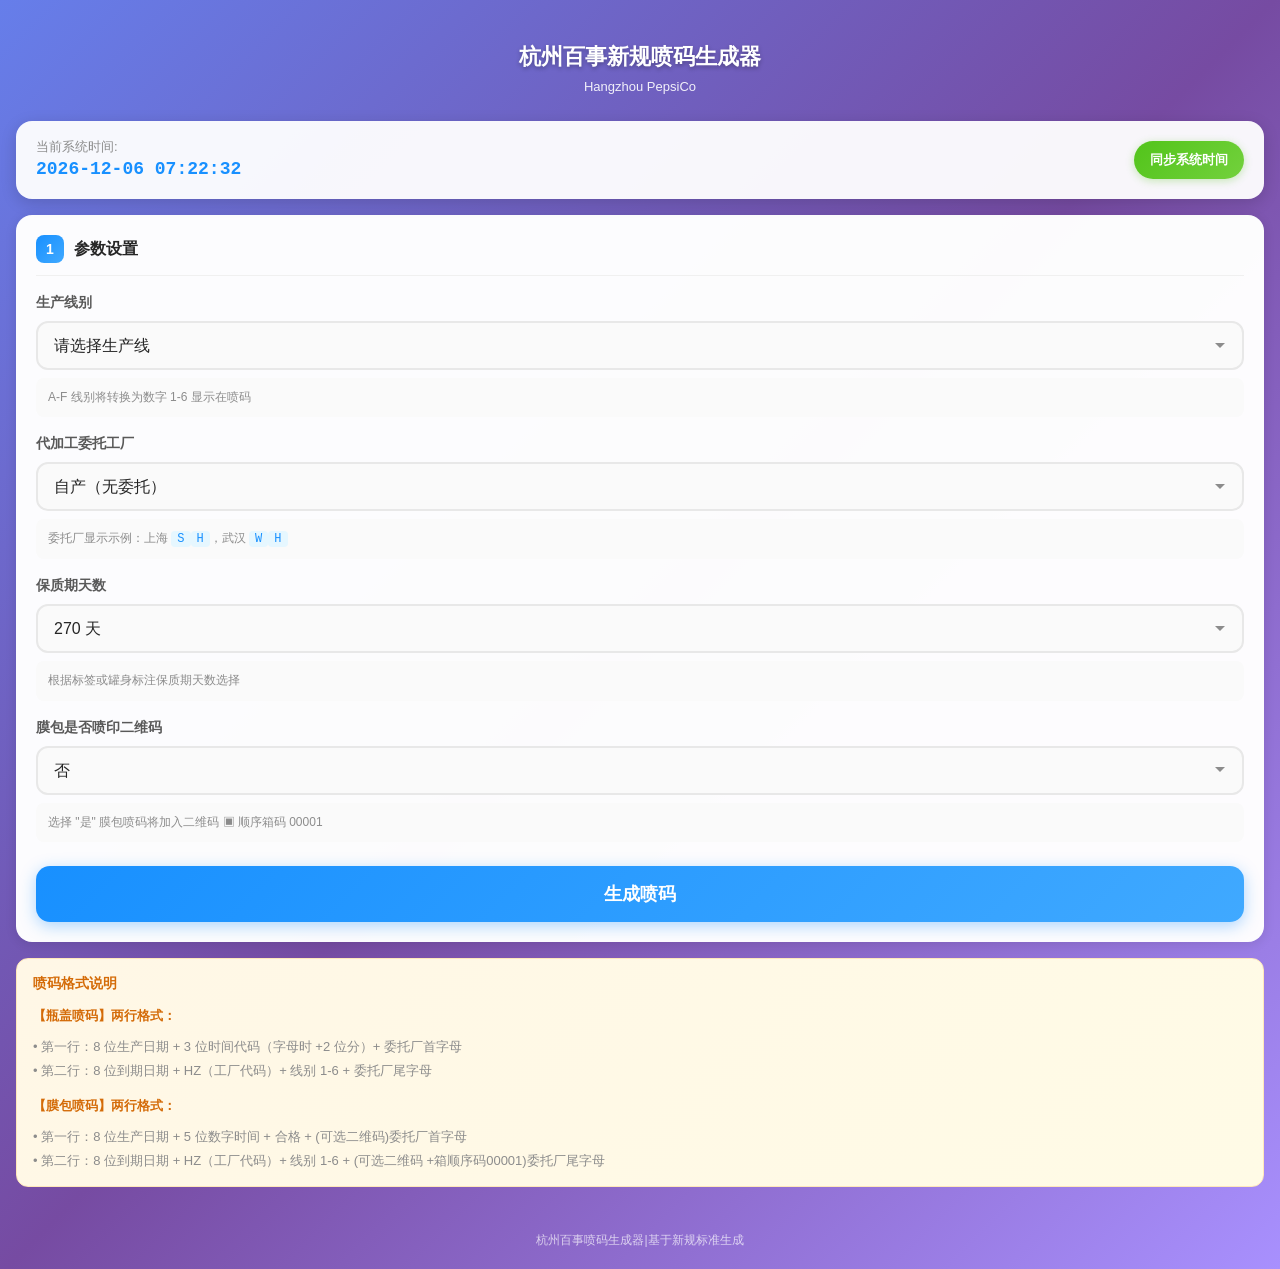
==== Beta源码.html @ e878a6c7 "Add files via upload" ====
<html lang="zh-CN">
<head>
    <meta charset="UTF-8">
    <meta name="viewport" content="width=device-width, initial-scale=1.0, maximum-scale=1.0, user-scalable=no">
    <title>HZPEPSI</title>
    <link rel="manifest" href="manifest.json">
    <meta name="theme-color" content="#667eea">
    <link rel="apple-touch-icon" href="icon-192.png">
    <style>
        * {
            box-sizing: border-box;
            margin: 0;
            padding: 0;
            -webkit-tap-highlight-color: transparent;
        }

        body {
            font-family: 'PingFang SC', 'Microsoft YaHei', -apple-system, sans-serif;
            background: linear-gradient(135deg, #667eea 0%, #764ba2 50%, #a890fe 100%);
            min-height: 100vh;
            color: #333;
            line-height: 1.5;
        }

        .header {
            background: transparent;
            padding: 40px 16px 24px;
            text-align: center;
            border-radius: 0 0 24px 24px;
            box-shadow: none;
        }

        .header-title {
            color: white;
            font-size: 22px;
            font-weight: 700;
            margin-bottom: 4px;
            text-shadow: 0 2px 4px rgba(0,0,0,0.3);
        }

        .header-subtitle {
            color: rgba(255,255,255,0.9);
            font-size: 13px;
        }

        .time-card {
            background: rgba(255, 255, 255, 0.95);
            margin: 0 16px 16px;
            padding: 16px 20px;
            border-radius: 16px;
            box-shadow: 0 4px 16px rgba(0,0,0,0.15);
            display: flex;
            align-items: center;
            justify-content: space-between;
            position: relative;
            z-index: 10;
        }

        .time-info {
            display: flex;
            align-items: center;
            gap: 12px;
        }

        .time-icon {
            width: 44px;
            height: 44px;
            background: linear-gradient(135deg, #e6f7ff 0%, #bae7ff 100%);
            border-radius: 12px;
            display: flex;
            align-items: center;
            justify-content: center;
            font-size: 22px;
        }

        .time-text {
            font-size: 13px;
            color: #8c8c8c;
        }

        .time-value {
            font-size: 18px;
            font-weight: 700;
            color: #1890ff;
            font-family: 'Courier New', monospace;
        }

        .sync-btn {
            background: linear-gradient(135deg, #52c41a 0%, #73d13d 100%);
            color: white;
            border: none;
            padding: 10px 16px;
            border-radius: 20px;
            font-size: 13px;
            font-weight: 600;
            cursor: pointer;
            box-shadow: 0 2px 8px rgba(82, 196, 26, 0.3);
        }

        .sync-btn:active {
            transform: scale(0.96);
        }

        .content {
            padding: 0 16px 24px;
        }

        .card {
            background: rgba(255, 255, 255, 0.98);
            border-radius: 16px;
            padding: 20px;
            margin-bottom: 16px;
            box-shadow: 0 2px 12px rgba(0,0,0,0.1);
        }

        .card-header {
            display: flex;
            align-items: center;
            gap: 10px;
            margin-bottom: 16px;
            padding-bottom: 12px;
            border-bottom: 1px solid #f0f0f0;
        }

        .card-tag {
            width: 28px;
            height: 28px;
            border-radius: 8px;
            display: flex;
            align-items: center;
            justify-content: center;
            color: white;
            font-weight: 700;
            font-size: 14px;
        }

        .card-tag.blue { background: linear-gradient(135deg, #1890ff 0%, #40a9ff 100%); }
        .card-tag.green { background: linear-gradient(135deg, #52c41a 0%, #73d13d 100%); }
        .card-tag.orange { background: linear-gradient(135deg, #fa8c16 0%, #ffc069 100%); }

        .card-title {
            font-size: 16px;
            font-weight: 600;
            color: #262626;
        }

        .form-item {
            margin-bottom: 16px;
        }

        .form-item:last-child {
            margin-bottom: 0;
        }

        .form-label {
            display: block;
            font-size: 14px;
            font-weight: 600;
            color: #595959;
            margin-bottom: 8px;
        }

        .form-select {
            width: 100%;
            padding: 14px 16px;
            border: 2px solid #e8e8e8;
            border-radius: 12px;
            font-size: 16px;
            background: #fafafa;
            color: #262626;
            transition: all 0.2s;
            appearance: none;
            background-image: url("data:image/svg+xml,%3Csvg xmlns='http://www.w3.org/2000/svg' width='12' height='12' viewBox='0 0 12 12'%3E%3Cpath fill='%238c8c8c' d='M6 8L1 3h10z'/%3E%3C/svg%3E");
            background-repeat: no-repeat;
            background-position: right 16px center;
        }

        .form-select:focus {
            border-color: #1890ff;
            background-color: white;
            outline: none;
            box-shadow: 0 0 0 3px rgba(24, 144, 255, 0.1);
        }

        .form-select.has-value {
            border-color: #1890ff;
            background-color: white;
        }

        .form-hint {
            font-size: 12px;
            color: #8c8c8c;
            margin-top: 8px;
            padding: 10px 12px;
            background: #fafafa;
            border-radius: 8px;
            line-height: 1.6;
        }

        .form-hint .highlight {
            background: #e6f7ff;
            color: #1890ff;
            padding: 1px 6px;
            border-radius: 4px;
            font-family: 'Courier New', monospace;
            font-size: 12px;
        }

        .btn-primary {
            width: 100%;
            padding: 16px 24px;
            background: linear-gradient(135deg, #1890ff 0%, #40a9ff 100%);
            color: white;
            border: none;
            border-radius: 14px;
            font-size: 18px;
            font-weight: 700;
            cursor: pointer;
            box-shadow: 0 4px 16px rgba(24, 144, 255, 0.35);
            transition: all 0.2s;
            margin-top: 8px;
        }

        .btn-primary:active {
            transform: scale(0.98);
            box-shadow: 0 2px 8px rgba(24, 144, 255, 0.35);
        }

        .result-section {
            display: none;
        }

        .result-section.show {
            display: block;
        }

        .code-type-tabs {
            display: flex;
            gap: 10px;
            margin-bottom: 16px;
        }

        .code-type-tab {
            flex: 1;
            padding: 14px;
            border: 2px solid #e8e8e8;
            border-radius: 12px;
            background: #fafafa;
            font-size: 15px;
            font-weight: 600;
            color: #8c8c8c;
            text-align: center;
            cursor: pointer;
            transition: all 0.2s;
        }

        .code-type-tab.active {
            border-color: #1890ff;
            background: linear-gradient(135deg, #e6f7ff 0%, #f0f5ff 100%);
            color: #1890ff;
        }

        .code-box {
            background: #1a1a1a;
            border-radius: 16px;
            padding: 20px;
            margin-bottom: 16px;
            position: relative;
            overflow: hidden;
        }

        .code-box-title {
            color: #8c8c8c;
            font-size: 13px;
            margin-bottom: 22px;
            display: flex;
            align-items: center;
            gap: 8px;
        }

        .code-box-title .dot {
            width: 8px;
            height: 8px;
            border-radius: 50%;
            background: #52c41a;
            animation: pulse 2s infinite;
        }

        @keyframes pulse {
            0%, 100% { opacity: 1; }
            50% { opacity: 0.5; }
        }

        .code-line {
            color: #00ff00;
            font-family: 'Courier New', monospace;
            font-size: 20px;
            letter-spacing: 2px;
            line-height: 1.8;
            word-break: break-all;
            font-weight: 600;
        }

        .parse-table {
            background: #fafafa;
            border-radius: 12px;
            overflow: hidden;
            border: 1px solid #f0f0f0;
        }

        .parse-row {
            display: flex;
            border-bottom: 1px solid #f0f0f0;
        }

        .parse-row:last-child {
            border-bottom: none;
        }

        .parse-row .cell {
            padding: 12px 14px;
            font-size: 14px;
        }

        .parse-row .cell:first-child {
            width: 40%;
            background: #fafafa;
            color: #8c8c8c;
            font-weight: 500;
        }

        .parse-row .cell:last-child {
            flex: 1;
            color: #262626;
            font-family: 'Courier New', monospace;
            font-weight: 600;
        }

        .parse-hint {
            font-size: 12px;
            color: #8c8c8c;
            margin-left: 8px;
            font-weight: normal;
        }

        .parse-explanation {
            font-size: 12px;
            color: #595959;
            line-height: 1.6;
            padding: 2px 0;
        }

        .parse-explanation .label {
            color: #1890ff;
            font-weight: 600;
            margin-right: 4px;
        }

        .footer-tip {
            background: linear-gradient(135deg, #fff7e6 0%, #fffbe6 100%);
            border: 1px solid #ffe7ba;
            border-radius: 12px;
            padding: 14px 16px;
            margin-top: 16px;
        }

        .footer-tip-title {
            font-size: 14px;
            font-weight: 600;
            color: #d46b08;
            margin-bottom: 10px;
            display: flex;
            align-items: center;
            gap: 6px;
        }

        .footer-tip-list {
            font-size: 13px;
            color: #8c8c8c;
            line-height: 1.8;
        }

        .footer {
            text-align: center;
            padding: 20px;
            color: rgba(255,255,255,0.7);
            font-size: 12px;
        }

        @media (max-width: 480px) {
            .header { padding: 30px 14px 20px; }
            .header-title { font-size: 20px; }
            .time-card { margin: 0 14px 14px; padding: 14px 16px; }
            .content { padding: 0 14px 20px; }
            .card { padding: 16px; border-radius: 14px; }
            .code-line { font-size: 18px; letter-spacing: 1px; }
        }
    </style>
</head>
<body>
    <div class="header">
        <div class="header-title">杭州百事新规喷码生成器</div>
        <div class="header-subtitle">Hangzhou PepsiCo</div>
    </div>

    <div class="time-card">
        <div class="time-info">
            <div>
                <div class="time-text">当前系统时间:</div>
                <div class="time-value" id="currentDateTime">--:--:--</div>
            </div>
        </div>
        <button class="sync-btn" id="syncBtn" onclick="syncTime()">同步系统时间</button>
    </div>

    <div class="content">
        <div class="card">
            <div class="card-header">
                <div class="card-tag blue">1</div>
                <div class="card-title">参数设置</div>
            </div>

            <div class="form-item">
                <label class="form-label">生产线别</label>
                <select class="form-select" id="lineSelect">
                    <option value="">请选择生产线</option>
                    <option value="A">A 线 →  1</option>
                    <option value="B">B 线 →  2</option>
                    <option value="C">C 线 →  3</option>
                    <option value="D">D 线 → 4</option>
                    <option value="E">E 线 →  5</option>
                    <option value="F">F 线 →  6</option>
                </select>
                <div class="form-hint">A-F 线别将转换为数字 1-6 显示在喷码</div>
            </div>

            <div class="form-item">
                <label class="form-label">代加工委托工厂</label>
                <select class="form-select" id="factorySelect">
                    <option value="">自产（无委托）</option>
                    <option value="WH">武汉百事 WH</option>
                    <option value="SH">上海百事 SH</option>
                    <option value="AH">安徽百事 AH</option>
                    <option value="NJ">南京百事 NJ</option>
                </select>
                <div class="form-hint">委托厂显示示例：上海 <span class="highlight">S</span><span class="highlight">H</span>，武汉 <span class="highlight">W</span><span class="highlight">H</span></div>
            </div>

            <div class="form-item">
                <label class="form-label">保质期天数</label>
                <select class="form-select" id="shelfLife">
                    <option value="270">270 天</option>
                    <option value="365">365 天</option>
                </select>
                <div class="form-hint">根据标签或罐身标注保质期天数选择</div>
            </div>

            <div class="form-item">
                <label class="form-label">膜包是否喷印二维码</label>
                <select class="form-select" id="qrCodeOption">
                    <option value="N">否</option>
                    <option value="Y">是</option>
                </select>
                <div class="form-hint">选择 "是" 膜包喷码将加入二维码 ▣ 顺序箱码 00001</div>
            </div>

            <button class="btn-primary" onclick="generateCode()">生成喷码</button>
        </div>

        <div class="result-section" id="resultSection">
            <div class="code-type-tabs">
                <div class="code-type-tab active" id="tabInner" onclick="switchTab('inner')">瓶盖喷码</div>
                <div class="code-type-tab" id="tabOuter" onclick="switchTab('outer')">膜包喷码</div>
            </div>

            <div class="card" id="innerResult">
                <div class="card-header">
                    <div class="card-tag blue">2</div>
                    <div class="card-title">瓶盖喷码</div>
                </div>

                <div class="code-box">
                    <div class="code-box-title"><span class="dot"></span>喷码内容</div>
                    <div class="code-line" id="innerLine1"></div>
                    <div class="code-line" id="innerLine2"></div>
                </div>

                <div class="parse-table">
                    <div class="parse-row">
                        <div class="cell">生产日期</div>
                        <div class="cell"><span id="innerProdDate"></span><span class="parse-explanation" id="innerProdDateExp"></span></div>
                    </div>
                    <div class="parse-row">
                        <div class="cell">生产时间</div>
                        <div class="cell"><span id="innerProdTime"></span><span class="parse-hint" id="innerProdTimeHint"></span><span class="parse-explanation" id="innerProdTimeExp"></span></div>
                    </div>
                    <div class="parse-row">
                        <div class="cell">委托厂首字母</div>
                        <div class="cell"><span id="innerFactoryCode1"></span><span class="parse-explanation" id="innerFactoryCode1Exp"></span></div>
                    </div>
                    <div class="parse-row">
                        <div class="cell">到期日期</div>
                        <div class="cell"><span id="innerExpiryDate"></span><span class="parse-explanation" id="innerExpiryDateExp"></span></div>
                    </div>
                    <div class="parse-row">
                        <div class="cell">工厂代码 + 线别</div>
                        <div class="cell"><span id="innerFactoryLine"></span><span class="parse-hint" id="innerFactoryLineHint"></span><span class="parse-explanation" id="innerFactoryLineExp"></span></div>
                    </div>
                    <div class="parse-row">
                        <div class="cell">委托厂尾字母</div>
                        <div class="cell"><span id="innerFactoryCode2"></span><span class="parse-explanation" id="innerFactoryCode2Exp"></span></div>
                    </div>
                </div>
            </div>

            <div class="card" id="outerResult" style="display: none;">
                <div class="card-header">
                    <div class="card-tag green">3</div>
                    <div class="card-title">膜包喷码</div>
                </div>

                <div class="code-box">
                    <div class="code-box-title"><span class="dot"></span>喷码内容</div>
                    <div class="code-line" id="outerLine1"></div>
                    <div class="code-line" id="outerLine2"></div>
                </div>

                <div class="parse-table">
                    <div class="parse-row">
                        <div class="cell">生产日期</div>
                        <div class="cell"><span id="outerProdDate"></span><span class="parse-explanation" id="outerProdDateExp"></span></div>
                    </div>
                    <div class="parse-row">
                        <div class="cell">生产时间+合格</div>
                        <div class="cell"><span id="outerProdTime"></span><span class="parse-hint" id="outerProdTimeHint"></span><span class="parse-explanation" id="outerProdTimeExp"></span></div>
                    </div>
                    <div class="parse-row">
                        <div class="cell">委托厂首字母</div>
                        <div class="cell"><span id="outerFactoryCode1"></span><span class="parse-explanation" id="outerFactoryCode1Exp"></span></div>
                    </div>
                    <div class="parse-row">
                        <div class="cell">到期日期</div>
                        <div class="cell"><span id="outerExpiryDate"></span><span class="parse-explanation" id="outerExpiryDateExp"></span></div>
                    </div>
                    <div class="parse-row">
                        <div class="cell">工厂代码 + 线别</div>
                        <div class="cell"><span id="outerFactoryLine"></span><span class="parse-hint" id="outerFactoryLineHint"></span><span class="parse-explanation" id="outerFactoryLineExp"></span></div>
                    </div>
                    <div class="parse-row">
                        <div class="cell">委托厂尾字母</div>
                        <div class="cell"><span id="outerFactoryCode2"></span><span class="parse-explanation" id="outerFactoryCode2Exp"></span></div>
                    </div>
                </div>
            </div>
        </div>

        <div class="footer-tip">
            <div class="footer-tip-title">喷码格式说明</div>
            <div class="footer-tip-list">
                <strong style="color: #d46b08; display: block; margin-bottom: 8px;">【瓶盖喷码】两行格式：</strong>
                • 第一行：<span class="highlight">8 位生产日期</span> + <span class="highlight">3 位时间代码</span>（字母时 +2 位分）+ <span class="highlight">委托厂首字母</span><br>
                • 第二行：<span class="highlight">8 位到期日期</span> + <span class="highlight">HZ</span>（工厂代码）+ <span class="highlight">线别 1-6</span> + <span class="highlight">委托厂尾字母</span><br>
                <strong style="color: #d46b08; display: block; margin: 12px 0 8px;">【膜包喷码】两行格式：</strong>
                • 第一行：<span class="highlight">8 位生产日期</span> + <span class="highlight">5 位数字时间</span> + <span class="highlight">合格</span> + (可选二维码)<span class="highlight">委托厂首字母</span><br>
                • 第二行：<span class="highlight">8 位到期日期</span> + <span class="highlight">HZ</span>（工厂代码）+ <span class="highlight">线别 1-6</span> + <span class="highlight">(可选二维码 +箱顺序码00001)委托厂尾字母</span><br>
            </div>
        </div>
    </div>

    <div class="footer">
        杭州百事喷码生成器|基于新规标准生成
    </div>

    <script>
        const lineCodeMap = { "A": "1", "B": "2", "C": "3", "D": "4", "E": "5", "F": "6" };
        const factoryCodeMap = {
            "SH": { code1: "S", code2: "H" },
            "AH": { code1: "A", code2: "H" },
            "WH": { code1: "W", code2: "H" },
            "NJ": { code1: "N", code2: "J" },
        };
        const hourLetterMap = {
            0: "A", 1: "B", 2: "C", 3: "D", 4: "E", 5: "F", 6: "G", 7: "H",
            8: "I", 9: "J", 10: "K", 11: "L", 12: "M", 13: "N", 14: "O",
            15: "P", 16: "Q", 17: "R", 18: "S", 19: "T", 20: "U", 21: "V",
            22: "W", 23: "X"
        };
        const factoryCode = "HZ";

        function switchTab(type) {
            document.getElementById('tabInner').classList.toggle('active', type === 'inner');
            document.getElementById('tabOuter').classList.toggle('active', type === 'outer');
            document.getElementById('innerResult').style.display = type === 'inner' ? 'block' : 'none';
            document.getElementById('outerResult').style.display = type === 'outer' ? 'block' : 'none';
        }

        function updateTime() {
            const now = new Date();
            const timeStr = now.toLocaleString('zh-CN', {
                year: 'numeric', month: '2-digit', day: '2-digit',
                hour: '2-digit', minute: '2-digit', second: '2-digit', hour12: false
            }).replace(/\//g, '-');
            document.getElementById('currentDateTime').textContent = timeStr;
            return now;
        }

        function syncTime() {
            const now = updateTime();
            const btn = document.getElementById('syncBtn');
            const originalText = btn.textContent;
            const originalBg = btn.style.background;
            btn.textContent = '时间已同步';
            btn.style.background = 'linear-gradient(135deg, #1890ff 0%, #40a9ff 100%)';
            btn.style.transform = 'scale(1.05)';
            setTimeout(() => {
                btn.textContent = originalText;
                btn.style.background = originalBg || 'linear-gradient(135deg, #52c41a 0%, #73d13d 100%)';
                btn.style.transform = 'scale(1)';
            }, 700);
            return now;
        }

        function getExpiryDate(startDate, days) {
            const d = new Date(startDate);
            d.setDate(d.getDate() + parseInt(days));
            return `${d.getFullYear()}${String(d.getMonth()+1).padStart(2,'0')}${String(d.getDate()).padStart(2,'0')}`;
        }

        function generateCode() {
            const lineSelect = document.getElementById('lineSelect').value;
            const factorySelect = document.getElementById('factorySelect').value;
            const shelfLife = document.getElementById('shelfLife').value;
            const qrOption = document.getElementById('qrCodeOption').value;

            if (!lineSelect) {
                alert('请选择生产线别！');
                return;
            }

            const now = updateTime();
            const year = now.getFullYear();
            const month = String(now.getMonth() + 1).padStart(2, '0');
            const day = String(now.getDate()).padStart(2, '0');
            const hours = now.getHours();
            const minutes = String(now.getMinutes()).padStart(2, '0');

            const prodDate = `${year}${month}${day}`;
            const hourLetter = hourLetterMap[hours] || 'A';
            const prodTimeLetter = `${hourLetter}${minutes}`;
            const prodTimeDigital = `${String(hours).padStart(2,'0')}:${minutes}`;

            const lineCode = lineCodeMap[lineSelect];
            const factoryInfo = factoryCodeMap[factorySelect] || { code1: '', code2: '' };

            const baseDate = new Date(now);
            baseDate.setDate(baseDate.getDate() - 1);
            const expiryDate = getExpiryDate(baseDate, shelfLife);

            const inner1 = prodDate + prodTimeLetter + factoryInfo.code1;
            const inner2 = expiryDate + factoryCode + lineCode + factoryInfo.code2;

            let outer1, outer2;
            if (qrOption === 'Y') {
                outer1 = prodDate + ' ' + prodTimeDigital + ' ▣合格' + factoryInfo.code1;
                outer2 = expiryDate + ' ' + factoryCode + lineCode + ' ▣ 00001 ' + factoryInfo.code2;
            } else {
                outer1 = prodDate + ' ' + prodTimeDigital + '合格' + factoryInfo.code1;
                outer2 = expiryDate + ' ' + factoryCode + lineCode + factoryInfo.code2;
            }

            document.getElementById('innerLine1').textContent = inner1;
            document.getElementById('innerLine2').textContent = inner2;
            document.getElementById('innerProdDate').textContent = prodDate;
            document.getElementById('innerProdTime').textContent = prodTimeLetter;
            document.getElementById('innerFactoryCode1').textContent = factoryInfo.code1 || '(无)';
            document.getElementById('innerExpiryDate').textContent = expiryDate;
            document.getElementById('innerFactoryLine').textContent = factoryCode + lineCode;
            document.getElementById('innerFactoryCode2').textContent = factoryInfo.code2 || '(无)';

            document.getElementById('outerLine1').textContent = outer1;
            document.getElementById('outerLine2').textContent = outer2;
            document.getElementById('outerProdDate').textContent = prodDate;
            document.getElementById('outerProdTime').textContent = prodTimeDigital + (qrOption === 'Y' ? ' ▣合格' : ' 合格');
            document.getElementById('outerFactoryCode1').textContent = factoryInfo.code1 || '(无)';
            document.getElementById('outerExpiryDate').textContent = expiryDate;
            if (qrOption === 'Y') {
                document.getElementById('outerFactoryLine').textContent = factoryCode + lineCode + ' ▣ 00001';
            } else {
                document.getElementById('outerFactoryLine').textContent = factoryCode + lineCode;
            }
            document.getElementById('outerFactoryCode2').textContent = factoryInfo.code2 || '(无)';

            document.getElementById('resultSection').classList.add('show');
            switchTab('inner');
            document.getElementById('resultSection').scrollIntoView({ behavior: 'smooth' });
        }

        document.addEventListener('DOMContentLoaded', () => {
            // PWA Service Worker 注册（离线支持）
            if ('serviceWorker' in navigator) {
                navigator.serviceWorker.register('service-worker.js').then(() => {
                    console.log('Service Worker 注册成功');
                });
            }
            updateTime();
            setInterval(updateTime, 1000);
            ['lineSelect', 'factorySelect', 'shelfLife', 'qrCodeOption'].forEach(id => {
                const el = document.getElementById(id);
                el.addEventListener('change', () => {
                    el.classList.toggle('has-value', el.value !== '');
                });
            });
        });
    </script>
</body>
</html>
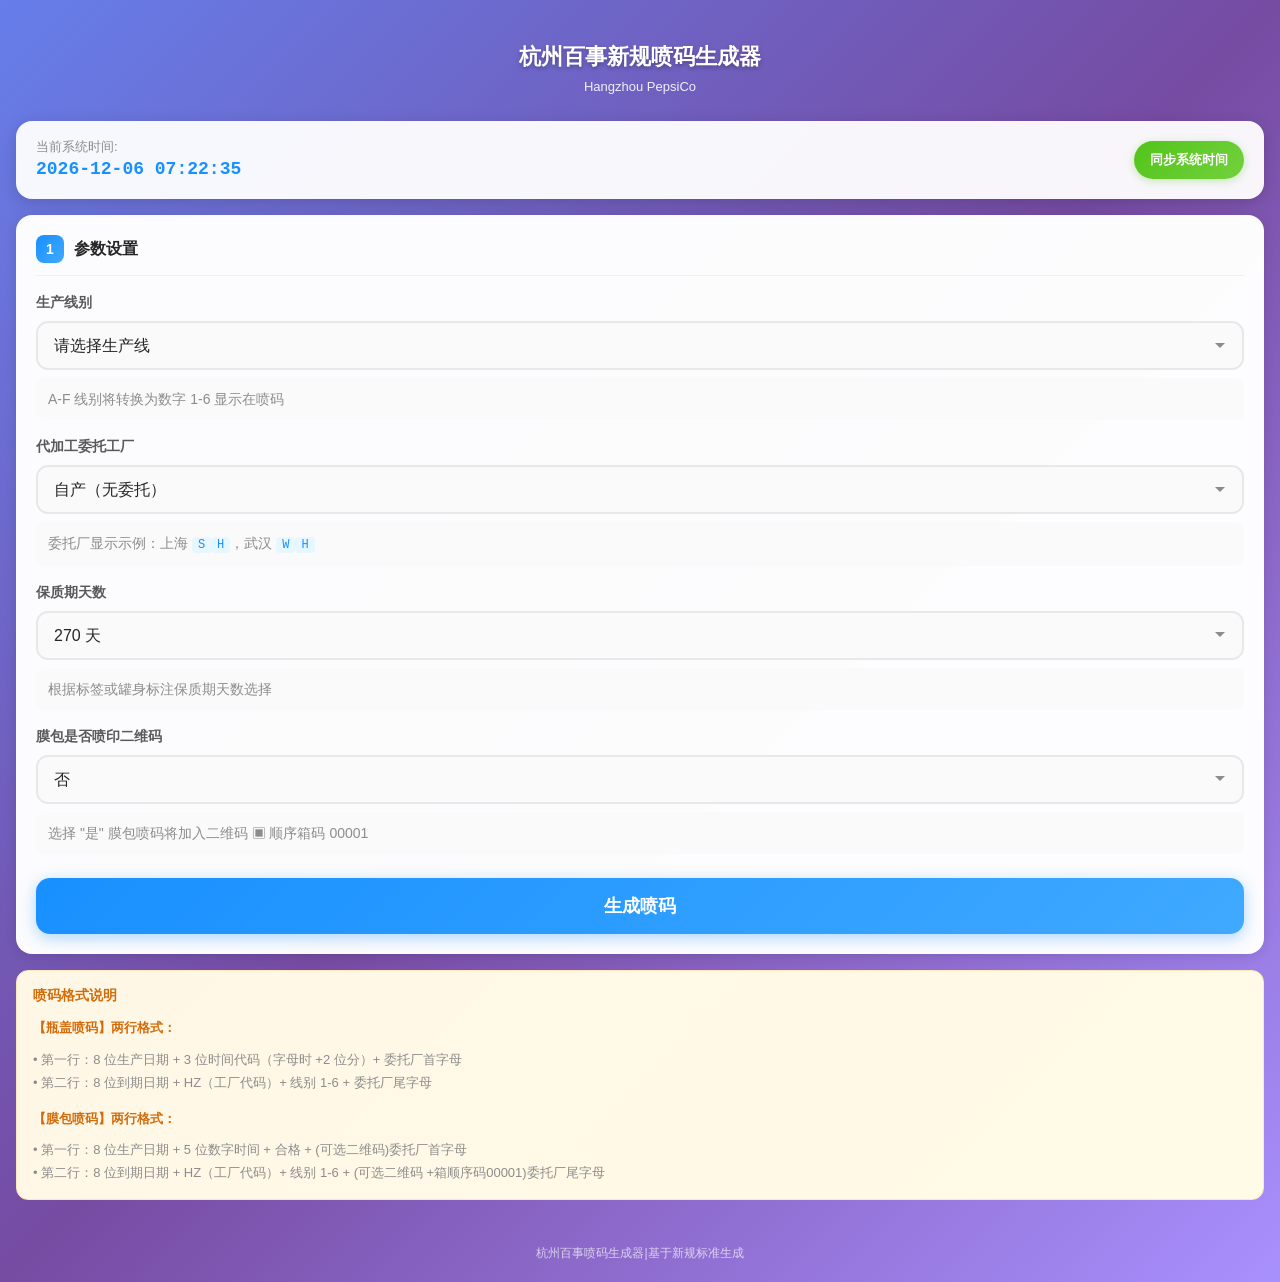
==== commit 26849a2b: "Update Beta源码.html" ====
--- a/Beta源码.html
+++ b/Beta源码.html
@@ -188,7 +188,7 @@
         }
 
         .form-hint {
-            font-size: 12px;
+            font-size: 14px;
             color: #8c8c8c;
             margin-top: 8px;
             padding: 10px 12px;
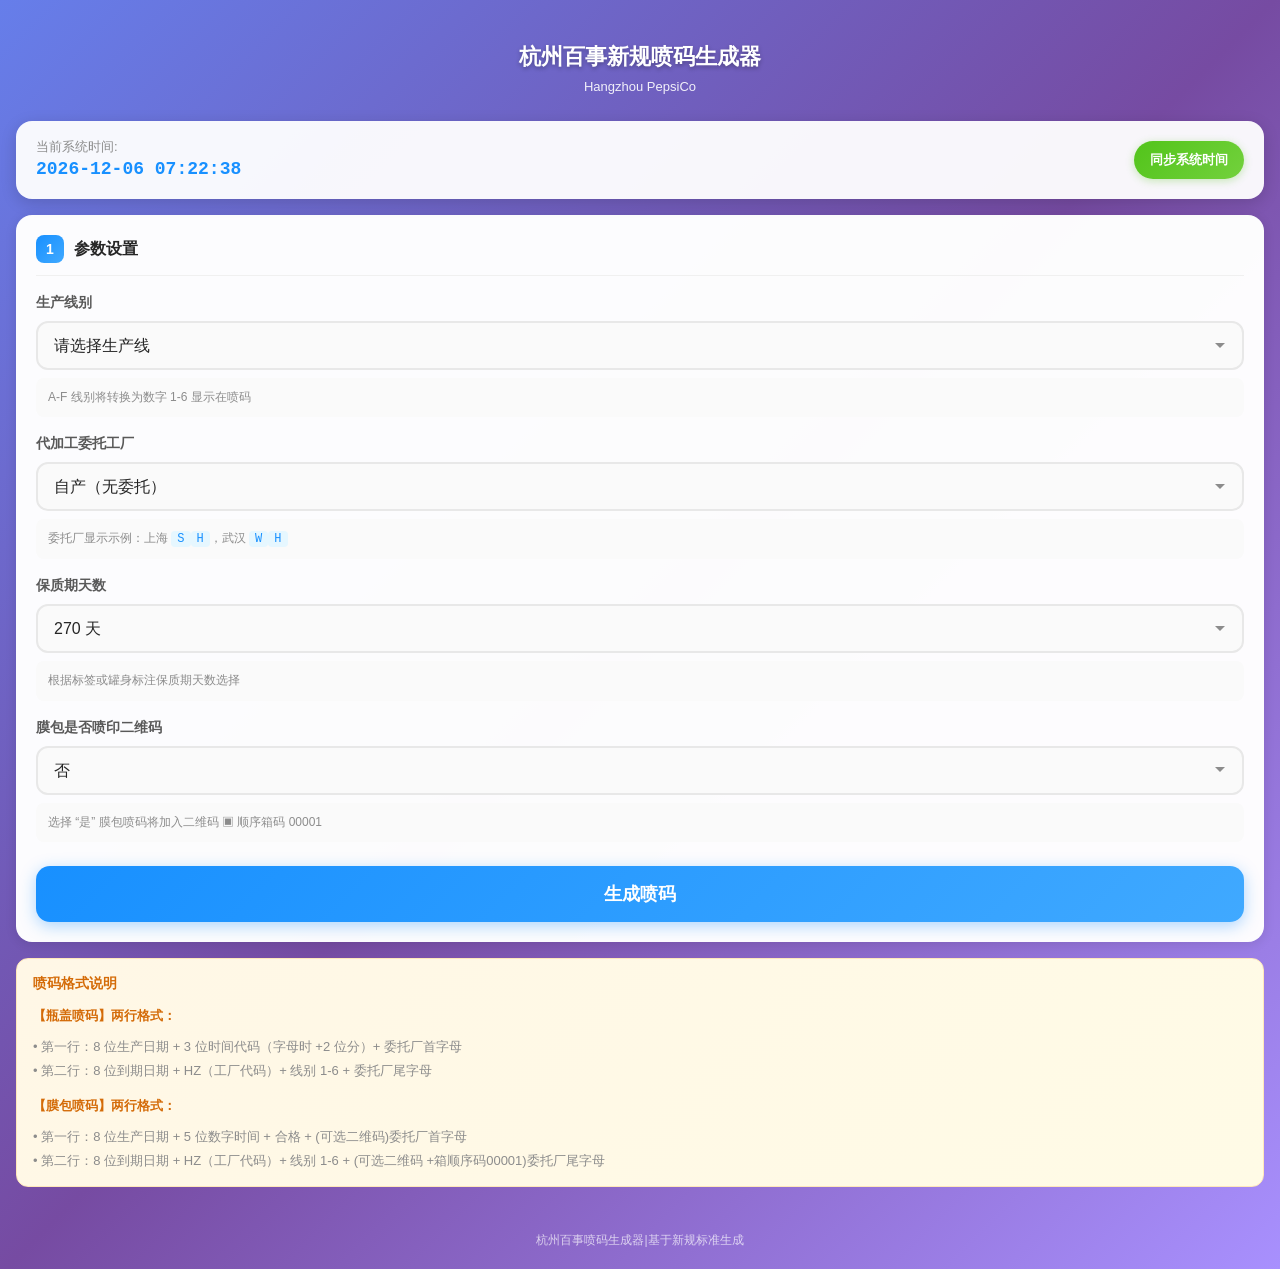
==== commit 7498ce8e: "Update Beta源码.html" ====
--- a/Beta源码.html
+++ b/Beta源码.html
@@ -1,716 +1,31 @@
+<!DOCTYPE html>
 <html lang="zh-CN">
 <head>
-    <meta charset="UTF-8">
-    <meta name="viewport" content="width=device-width, initial-scale=1.0, maximum-scale=1.0, user-scalable=no">
-    <title>HZPEPSI</title>
-    <link rel="manifest" href="manifest.json">
-    <meta name="theme-color" content="#667eea">
-    <link rel="apple-touch-icon" href="icon-192.png">
-    <style>
-        * {
-            box-sizing: border-box;
-            margin: 0;
-            padding: 0;
-            -webkit-tap-highlight-color: transparent;
-        }
-
-        body {
-            font-family: 'PingFang SC', 'Microsoft YaHei', -apple-system, sans-serif;
-            background: linear-gradient(135deg, #667eea 0%, #764ba2 50%, #a890fe 100%);
-            min-height: 100vh;
-            color: #333;
-            line-height: 1.5;
-        }
-
-        .header {
-            background: transparent;
-            padding: 40px 16px 24px;
-            text-align: center;
-            border-radius: 0 0 24px 24px;
-            box-shadow: none;
-        }
-
-        .header-title {
-            color: white;
-            font-size: 22px;
-            font-weight: 700;
-            margin-bottom: 4px;
-            text-shadow: 0 2px 4px rgba(0,0,0,0.3);
-        }
-
-        .header-subtitle {
-            color: rgba(255,255,255,0.9);
-            font-size: 13px;
-        }
-
-        .time-card {
-            background: rgba(255, 255, 255, 0.95);
-            margin: 0 16px 16px;
-            padding: 16px 20px;
-            border-radius: 16px;
-            box-shadow: 0 4px 16px rgba(0,0,0,0.15);
-            display: flex;
-            align-items: center;
-            justify-content: space-between;
-            position: relative;
-            z-index: 10;
-        }
-
-        .time-info {
-            display: flex;
-            align-items: center;
-            gap: 12px;
-        }
-
-        .time-icon {
-            width: 44px;
-            height: 44px;
-            background: linear-gradient(135deg, #e6f7ff 0%, #bae7ff 100%);
-            border-radius: 12px;
-            display: flex;
-            align-items: center;
-            justify-content: center;
-            font-size: 22px;
-        }
-
-        .time-text {
-            font-size: 13px;
-            color: #8c8c8c;
-        }
-
-        .time-value {
-            font-size: 18px;
-            font-weight: 700;
-            color: #1890ff;
-            font-family: 'Courier New', monospace;
-        }
-
-        .sync-btn {
-            background: linear-gradient(135deg, #52c41a 0%, #73d13d 100%);
-            color: white;
-            border: none;
-            padding: 10px 16px;
-            border-radius: 20px;
-            font-size: 13px;
-            font-weight: 600;
-            cursor: pointer;
-            box-shadow: 0 2px 8px rgba(82, 196, 26, 0.3);
-        }
-
-        .sync-btn:active {
-            transform: scale(0.96);
-        }
-
-        .content {
-            padding: 0 16px 24px;
-        }
-
-        .card {
-            background: rgba(255, 255, 255, 0.98);
-            border-radius: 16px;
-            padding: 20px;
-            margin-bottom: 16px;
-            box-shadow: 0 2px 12px rgba(0,0,0,0.1);
-        }
-
-        .card-header {
-            display: flex;
-            align-items: center;
-            gap: 10px;
-            margin-bottom: 16px;
-            padding-bottom: 12px;
-            border-bottom: 1px solid #f0f0f0;
-        }
-
-        .card-tag {
-            width: 28px;
-            height: 28px;
-            border-radius: 8px;
-            display: flex;
-            align-items: center;
-            justify-content: center;
-            color: white;
-            font-weight: 700;
-            font-size: 14px;
-        }
-
-        .card-tag.blue { background: linear-gradient(135deg, #1890ff 0%, #40a9ff 100%); }
-        .card-tag.green { background: linear-gradient(135deg, #52c41a 0%, #73d13d 100%); }
-        .card-tag.orange { background: linear-gradient(135deg, #fa8c16 0%, #ffc069 100%); }
-
-        .card-title {
-            font-size: 16px;
-            font-weight: 600;
-            color: #262626;
-        }
-
-        .form-item {
-            margin-bottom: 16px;
-        }
-
-        .form-item:last-child {
-            margin-bottom: 0;
-        }
-
-        .form-label {
-            display: block;
-            font-size: 14px;
-            font-weight: 600;
-            color: #595959;
-            margin-bottom: 8px;
-        }
-
-        .form-select {
-            width: 100%;
-            padding: 14px 16px;
-            border: 2px solid #e8e8e8;
-            border-radius: 12px;
-            font-size: 16px;
-            background: #fafafa;
-            color: #262626;
-            transition: all 0.2s;
-            appearance: none;
-            background-image: url("data:image/svg+xml,%3Csvg xmlns='http://www.w3.org/2000/svg' width='12' height='12' viewBox='0 0 12 12'%3E%3Cpath fill='%238c8c8c' d='M6 8L1 3h10z'/%3E%3C/svg%3E");
-            background-repeat: no-repeat;
-            background-position: right 16px center;
-        }
-
-        .form-select:focus {
-            border-color: #1890ff;
-            background-color: white;
-            outline: none;
-            box-shadow: 0 0 0 3px rgba(24, 144, 255, 0.1);
-        }
-
-        .form-select.has-value {
-            border-color: #1890ff;
-            background-color: white;
-        }
-
-        .form-hint {
-            font-size: 14px;
-            color: #8c8c8c;
-            margin-top: 8px;
-            padding: 10px 12px;
-            background: #fafafa;
-            border-radius: 8px;
-            line-height: 1.6;
-        }
-
-        .form-hint .highlight {
-            background: #e6f7ff;
-            color: #1890ff;
-            padding: 1px 6px;
-            border-radius: 4px;
-            font-family: 'Courier New', monospace;
-            font-size: 12px;
-        }
-
-        .btn-primary {
-            width: 100%;
-            padding: 16px 24px;
-            background: linear-gradient(135deg, #1890ff 0%, #40a9ff 100%);
-            color: white;
-            border: none;
-            border-radius: 14px;
-            font-size: 18px;
-            font-weight: 700;
-            cursor: pointer;
-            box-shadow: 0 4px 16px rgba(24, 144, 255, 0.35);
-            transition: all 0.2s;
-            margin-top: 8px;
-        }
-
-        .btn-primary:active {
-            transform: scale(0.98);
-            box-shadow: 0 2px 8px rgba(24, 144, 255, 0.35);
-        }
-
-        .result-section {
-            display: none;
-        }
-
-        .result-section.show {
-            display: block;
-        }
-
-        .code-type-tabs {
-            display: flex;
-            gap: 10px;
-            margin-bottom: 16px;
-        }
-
-        .code-type-tab {
-            flex: 1;
-            padding: 14px;
-            border: 2px solid #e8e8e8;
-            border-radius: 12px;
-            background: #fafafa;
-            font-size: 15px;
-            font-weight: 600;
-            color: #8c8c8c;
-            text-align: center;
-            cursor: pointer;
-            transition: all 0.2s;
-        }
-
-        .code-type-tab.active {
-            border-color: #1890ff;
-            background: linear-gradient(135deg, #e6f7ff 0%, #f0f5ff 100%);
-            color: #1890ff;
-        }
-
-        .code-box {
-            background: #1a1a1a;
-            border-radius: 16px;
-            padding: 20px;
-            margin-bottom: 16px;
-            position: relative;
-            overflow: hidden;
-        }
-
-        .code-box-title {
-            color: #8c8c8c;
-            font-size: 13px;
-            margin-bottom: 22px;
-            display: flex;
-            align-items: center;
-            gap: 8px;
-        }
-
-        .code-box-title .dot {
-            width: 8px;
-            height: 8px;
-            border-radius: 50%;
-            background: #52c41a;
-            animation: pulse 2s infinite;
-        }
-
-        @keyframes pulse {
-            0%, 100% { opacity: 1; }
-            50% { opacity: 0.5; }
-        }
-
-        .code-line {
-            color: #00ff00;
-            font-family: 'Courier New', monospace;
-            font-size: 20px;
-            letter-spacing: 2px;
-            line-height: 1.8;
-            word-break: break-all;
-            font-weight: 600;
-        }
-
-        .parse-table {
-            background: #fafafa;
-            border-radius: 12px;
-            overflow: hidden;
-            border: 1px solid #f0f0f0;
-        }
-
-        .parse-row {
-            display: flex;
-            border-bottom: 1px solid #f0f0f0;
-        }
-
-        .parse-row:last-child {
-            border-bottom: none;
-        }
-
-        .parse-row .cell {
-            padding: 12px 14px;
-            font-size: 14px;
-        }
-
-        .parse-row .cell:first-child {
-            width: 40%;
-            background: #fafafa;
-            color: #8c8c8c;
-            font-weight: 500;
-        }
-
-        .parse-row .cell:last-child {
-            flex: 1;
-            color: #262626;
-            font-family: 'Courier New', monospace;
-            font-weight: 600;
-        }
-
-        .parse-hint {
-            font-size: 12px;
-            color: #8c8c8c;
-            margin-left: 8px;
-            font-weight: normal;
-        }
-
-        .parse-explanation {
-            font-size: 12px;
-            color: #595959;
-            line-height: 1.6;
-            padding: 2px 0;
-        }
-
-        .parse-explanation .label {
-            color: #1890ff;
-            font-weight: 600;
-            margin-right: 4px;
-        }
-
-        .footer-tip {
-            background: linear-gradient(135deg, #fff7e6 0%, #fffbe6 100%);
-            border: 1px solid #ffe7ba;
-            border-radius: 12px;
-            padding: 14px 16px;
-            margin-top: 16px;
-        }
-
-        .footer-tip-title {
-            font-size: 14px;
-            font-weight: 600;
-            color: #d46b08;
-            margin-bottom: 10px;
-            display: flex;
-            align-items: center;
-            gap: 6px;
-        }
-
-        .footer-tip-list {
-            font-size: 13px;
-            color: #8c8c8c;
-            line-height: 1.8;
-        }
-
-        .footer {
-            text-align: center;
-            padding: 20px;
-            color: rgba(255,255,255,0.7);
-            font-size: 12px;
-        }
-
-        @media (max-width: 480px) {
-            .header { padding: 30px 14px 20px; }
-            .header-title { font-size: 20px; }
-            .time-card { margin: 0 14px 14px; padding: 14px 16px; }
-            .content { padding: 0 14px 20px; }
-            .card { padding: 16px; border-radius: 14px; }
-            .code-line { font-size: 18px; letter-spacing: 1px; }
-        }
-    </style>
+  <meta charset="UTF-8">
+  <meta name="viewport" content="width=device-width, initial-scale=1.0, maximum-scale=1.0, user-scalable=no">
+  <meta name="theme-color" content="#1a73e8">
+  <meta name="mobile-web-app-capable" content="yes">
+  <meta name="apple-mobile-web-app-capable" content="yes">
+  <meta name="apple-mobile-web-app-status-bar-style" content="default">
+  <meta name="apple-mobile-web-app-title" content="喷码生成器">
+  <link rel="manifest" href="./manifest.json">
+  <link rel="apple-touch-icon" href="./icons/icon-192x192.png">
+  <title>新规喷码生成器</title>
+  <script>
+    if ("serviceWorker" in navigator) {
+      window.addEventListener("load", function() {
+        navigator.serviceWorker.register("./sw.js")
+          .then(reg => console.log("SW registered", reg.scope))
+          .catch(err => console.log("SW error", err));
+      });
+    }
+  </script>
 </head>
 <body>
-    <div class="header">
-        <div class="header-title">杭州百事新规喷码生成器</div>
-        <div class="header-subtitle">Hangzhou PepsiCo</div>
-    </div>
-
-    <div class="time-card">
-        <div class="time-info">
-            <div>
-                <div class="time-text">当前系统时间:</div>
-                <div class="time-value" id="currentDateTime">--:--:--</div>
-            </div>
-        </div>
-        <button class="sync-btn" id="syncBtn" onclick="syncTime()">同步系统时间</button>
-    </div>
-
-    <div class="content">
-        <div class="card">
-            <div class="card-header">
-                <div class="card-tag blue">1</div>
-                <div class="card-title">参数设置</div>
-            </div>
-
-            <div class="form-item">
-                <label class="form-label">生产线别</label>
-                <select class="form-select" id="lineSelect">
-                    <option value="">请选择生产线</option>
-                    <option value="A">A 线 →  1</option>
-                    <option value="B">B 线 →  2</option>
-                    <option value="C">C 线 →  3</option>
-                    <option value="D">D 线 → 4</option>
-                    <option value="E">E 线 →  5</option>
-                    <option value="F">F 线 →  6</option>
-                </select>
-                <div class="form-hint">A-F 线别将转换为数字 1-6 显示在喷码</div>
-            </div>
-
-            <div class="form-item">
-                <label class="form-label">代加工委托工厂</label>
-                <select class="form-select" id="factorySelect">
-                    <option value="">自产（无委托）</option>
-                    <option value="WH">武汉百事 WH</option>
-                    <option value="SH">上海百事 SH</option>
-                    <option value="AH">安徽百事 AH</option>
-                    <option value="NJ">南京百事 NJ</option>
-                </select>
-                <div class="form-hint">委托厂显示示例：上海 <span class="highlight">S</span><span class="highlight">H</span>，武汉 <span class="highlight">W</span><span class="highlight">H</span></div>
-            </div>
-
-            <div class="form-item">
-                <label class="form-label">保质期天数</label>
-                <select class="form-select" id="shelfLife">
-                    <option value="270">270 天</option>
-                    <option value="365">365 天</option>
-                </select>
-                <div class="form-hint">根据标签或罐身标注保质期天数选择</div>
-            </div>
-
-            <div class="form-item">
-                <label class="form-label">膜包是否喷印二维码</label>
-                <select class="form-select" id="qrCodeOption">
-                    <option value="N">否</option>
-                    <option value="Y">是</option>
-                </select>
-                <div class="form-hint">选择 "是" 膜包喷码将加入二维码 ▣ 顺序箱码 00001</div>
-            </div>
-
-            <button class="btn-primary" onclick="generateCode()">生成喷码</button>
-        </div>
-
-        <div class="result-section" id="resultSection">
-            <div class="code-type-tabs">
-                <div class="code-type-tab active" id="tabInner" onclick="switchTab('inner')">瓶盖喷码</div>
-                <div class="code-type-tab" id="tabOuter" onclick="switchTab('outer')">膜包喷码</div>
-            </div>
-
-            <div class="card" id="innerResult">
-                <div class="card-header">
-                    <div class="card-tag blue">2</div>
-                    <div class="card-title">瓶盖喷码</div>
-                </div>
-
-                <div class="code-box">
-                    <div class="code-box-title"><span class="dot"></span>喷码内容</div>
-                    <div class="code-line" id="innerLine1"></div>
-                    <div class="code-line" id="innerLine2"></div>
-                </div>
-
-                <div class="parse-table">
-                    <div class="parse-row">
-                        <div class="cell">生产日期</div>
-                        <div class="cell"><span id="innerProdDate"></span><span class="parse-explanation" id="innerProdDateExp"></span></div>
-                    </div>
-                    <div class="parse-row">
-                        <div class="cell">生产时间</div>
-                        <div class="cell"><span id="innerProdTime"></span><span class="parse-hint" id="innerProdTimeHint"></span><span class="parse-explanation" id="innerProdTimeExp"></span></div>
-                    </div>
-                    <div class="parse-row">
-                        <div class="cell">委托厂首字母</div>
-                        <div class="cell"><span id="innerFactoryCode1"></span><span class="parse-explanation" id="innerFactoryCode1Exp"></span></div>
-                    </div>
-                    <div class="parse-row">
-                        <div class="cell">到期日期</div>
-                        <div class="cell"><span id="innerExpiryDate"></span><span class="parse-explanation" id="innerExpiryDateExp"></span></div>
-                    </div>
-                    <div class="parse-row">
-                        <div class="cell">工厂代码 + 线别</div>
-                        <div class="cell"><span id="innerFactoryLine"></span><span class="parse-hint" id="innerFactoryLineHint"></span><span class="parse-explanation" id="innerFactoryLineExp"></span></div>
-                    </div>
-                    <div class="parse-row">
-                        <div class="cell">委托厂尾字母</div>
-                        <div class="cell"><span id="innerFactoryCode2"></span><span class="parse-explanation" id="innerFactoryCode2Exp"></span></div>
-                    </div>
-                </div>
-            </div>
-
-            <div class="card" id="outerResult" style="display: none;">
-                <div class="card-header">
-                    <div class="card-tag green">3</div>
-                    <div class="card-title">膜包喷码</div>
-                </div>
-
-                <div class="code-box">
-                    <div class="code-box-title"><span class="dot"></span>喷码内容</div>
-                    <div class="code-line" id="outerLine1"></div>
-                    <div class="code-line" id="outerLine2"></div>
-                </div>
-
-                <div class="parse-table">
-                    <div class="parse-row">
-                        <div class="cell">生产日期</div>
-                        <div class="cell"><span id="outerProdDate"></span><span class="parse-explanation" id="outerProdDateExp"></span></div>
-                    </div>
-                    <div class="parse-row">
-                        <div class="cell">生产时间+合格</div>
-                        <div class="cell"><span id="outerProdTime"></span><span class="parse-hint" id="outerProdTimeHint"></span><span class="parse-explanation" id="outerProdTimeExp"></span></div>
-                    </div>
-                    <div class="parse-row">
-                        <div class="cell">委托厂首字母</div>
-                        <div class="cell"><span id="outerFactoryCode1"></span><span class="parse-explanation" id="outerFactoryCode1Exp"></span></div>
-                    </div>
-                    <div class="parse-row">
-                        <div class="cell">到期日期</div>
-                        <div class="cell"><span id="outerExpiryDate"></span><span class="parse-explanation" id="outerExpiryDateExp"></span></div>
-                    </div>
-                    <div class="parse-row">
-                        <div class="cell">工厂代码 + 线别</div>
-                        <div class="cell"><span id="outerFactoryLine"></span><span class="parse-hint" id="outerFactoryLineHint"></span><span class="parse-explanation" id="outerFactoryLineExp"></span></div>
-                    </div>
-                    <div class="parse-row">
-                        <div class="cell">委托厂尾字母</div>
-                        <div class="cell"><span id="outerFactoryCode2"></span><span class="parse-explanation" id="outerFactoryCode2Exp"></span></div>
-                    </div>
-                </div>
-            </div>
-        </div>
-
-        <div class="footer-tip">
-            <div class="footer-tip-title">喷码格式说明</div>
-            <div class="footer-tip-list">
-                <strong style="color: #d46b08; display: block; margin-bottom: 8px;">【瓶盖喷码】两行格式：</strong>
-                • 第一行：<span class="highlight">8 位生产日期</span> + <span class="highlight">3 位时间代码</span>（字母时 +2 位分）+ <span class="highlight">委托厂首字母</span><br>
-                • 第二行：<span class="highlight">8 位到期日期</span> + <span class="highlight">HZ</span>（工厂代码）+ <span class="highlight">线别 1-6</span> + <span class="highlight">委托厂尾字母</span><br>
-                <strong style="color: #d46b08; display: block; margin: 12px 0 8px;">【膜包喷码】两行格式：</strong>
-                • 第一行：<span class="highlight">8 位生产日期</span> + <span class="highlight">5 位数字时间</span> + <span class="highlight">合格</span> + (可选二维码)<span class="highlight">委托厂首字母</span><br>
-                • 第二行：<span class="highlight">8 位到期日期</span> + <span class="highlight">HZ</span>（工厂代码）+ <span class="highlight">线别 1-6</span> + <span class="highlight">(可选二维码 +箱顺序码00001)委托厂尾字母</span><br>
-            </div>
-        </div>
-    </div>
-
-    <div class="footer">
-        杭州百事喷码生成器|基于新规标准生成
-    </div>
-
-    <script>
-        const lineCodeMap = { "A": "1", "B": "2", "C": "3", "D": "4", "E": "5", "F": "6" };
-        const factoryCodeMap = {
-            "SH": { code1: "S", code2: "H" },
-            "AH": { code1: "A", code2: "H" },
-            "WH": { code1: "W", code2: "H" },
-            "NJ": { code1: "N", code2: "J" },
-        };
-        const hourLetterMap = {
-            0: "A", 1: "B", 2: "C", 3: "D", 4: "E", 5: "F", 6: "G", 7: "H",
-            8: "I", 9: "J", 10: "K", 11: "L", 12: "M", 13: "N", 14: "O",
-            15: "P", 16: "Q", 17: "R", 18: "S", 19: "T", 20: "U", 21: "V",
-            22: "W", 23: "X"
-        };
-        const factoryCode = "HZ";
-
-        function switchTab(type) {
-            document.getElementById('tabInner').classList.toggle('active', type === 'inner');
-            document.getElementById('tabOuter').classList.toggle('active', type === 'outer');
-            document.getElementById('innerResult').style.display = type === 'inner' ? 'block' : 'none';
-            document.getElementById('outerResult').style.display = type === 'outer' ? 'block' : 'none';
-        }
-
-        function updateTime() {
-            const now = new Date();
-            const timeStr = now.toLocaleString('zh-CN', {
-                year: 'numeric', month: '2-digit', day: '2-digit',
-                hour: '2-digit', minute: '2-digit', second: '2-digit', hour12: false
-            }).replace(/\//g, '-');
-            document.getElementById('currentDateTime').textContent = timeStr;
-            return now;
-        }
-
-        function syncTime() {
-            const now = updateTime();
-            const btn = document.getElementById('syncBtn');
-            const originalText = btn.textContent;
-            const originalBg = btn.style.background;
-            btn.textContent = '时间已同步';
-            btn.style.background = 'linear-gradient(135deg, #1890ff 0%, #40a9ff 100%)';
-            btn.style.transform = 'scale(1.05)';
-            setTimeout(() => {
-                btn.textContent = originalText;
-                btn.style.background = originalBg || 'linear-gradient(135deg, #52c41a 0%, #73d13d 100%)';
-                btn.style.transform = 'scale(1)';
-            }, 700);
-            return now;
-        }
-
-        function getExpiryDate(startDate, days) {
-            const d = new Date(startDate);
-            d.setDate(d.getDate() + parseInt(days));
-            return `${d.getFullYear()}${String(d.getMonth()+1).padStart(2,'0')}${String(d.getDate()).padStart(2,'0')}`;
-        }
-
-        function generateCode() {
-            const lineSelect = document.getElementById('lineSelect').value;
-            const factorySelect = document.getElementById('factorySelect').value;
-            const shelfLife = document.getElementById('shelfLife').value;
-            const qrOption = document.getElementById('qrCodeOption').value;
-
-            if (!lineSelect) {
-                alert('请选择生产线别！');
-                return;
-            }
-
-            const now = updateTime();
-            const year = now.getFullYear();
-            const month = String(now.getMonth() + 1).padStart(2, '0');
-            const day = String(now.getDate()).padStart(2, '0');
-            const hours = now.getHours();
-            const minutes = String(now.getMinutes()).padStart(2, '0');
-
-            const prodDate = `${year}${month}${day}`;
-            const hourLetter = hourLetterMap[hours] || 'A';
-            const prodTimeLetter = `${hourLetter}${minutes}`;
-            const prodTimeDigital = `${String(hours).padStart(2,'0')}:${minutes}`;
-
-            const lineCode = lineCodeMap[lineSelect];
-            const factoryInfo = factoryCodeMap[factorySelect] || { code1: '', code2: '' };
-
-            const baseDate = new Date(now);
-            baseDate.setDate(baseDate.getDate() - 1);
-            const expiryDate = getExpiryDate(baseDate, shelfLife);
-
-            const inner1 = prodDate + prodTimeLetter + factoryInfo.code1;
-            const inner2 = expiryDate + factoryCode + lineCode + factoryInfo.code2;
-
-            let outer1, outer2;
-            if (qrOption === 'Y') {
-                outer1 = prodDate + ' ' + prodTimeDigital + ' ▣合格' + factoryInfo.code1;
-                outer2 = expiryDate + ' ' + factoryCode + lineCode + ' ▣ 00001 ' + factoryInfo.code2;
-            } else {
-                outer1 = prodDate + ' ' + prodTimeDigital + '合格' + factoryInfo.code1;
-                outer2 = expiryDate + ' ' + factoryCode + lineCode + factoryInfo.code2;
-            }
-
-            document.getElementById('innerLine1').textContent = inner1;
-            document.getElementById('innerLine2').textContent = inner2;
-            document.getElementById('innerProdDate').textContent = prodDate;
-            document.getElementById('innerProdTime').textContent = prodTimeLetter;
-            document.getElementById('innerFactoryCode1').textContent = factoryInfo.code1 || '(无)';
-            document.getElementById('innerExpiryDate').textContent = expiryDate;
-            document.getElementById('innerFactoryLine').textContent = factoryCode + lineCode;
-            document.getElementById('innerFactoryCode2').textContent = factoryInfo.code2 || '(无)';
-
-            document.getElementById('outerLine1').textContent = outer1;
-            document.getElementById('outerLine2').textContent = outer2;
-            document.getElementById('outerProdDate').textContent = prodDate;
-            document.getElementById('outerProdTime').textContent = prodTimeDigital + (qrOption === 'Y' ? ' ▣合格' : ' 合格');
-            document.getElementById('outerFactoryCode1').textContent = factoryInfo.code1 || '(无)';
-            document.getElementById('outerExpiryDate').textContent = expiryDate;
-            if (qrOption === 'Y') {
-                document.getElementById('outerFactoryLine').textContent = factoryCode + lineCode + ' ▣ 00001';
-            } else {
-                document.getElementById('outerFactoryLine').textContent = factoryCode + lineCode;
-            }
-            document.getElementById('outerFactoryCode2').textContent = factoryInfo.code2 || '(无)';
-
-            document.getElementById('resultSection').classList.add('show');
-            switchTab('inner');
-            document.getElementById('resultSection').scrollIntoView({ behavior: 'smooth' });
-        }
-
-        document.addEventListener('DOMContentLoaded', () => {
-            // PWA Service Worker 注册（离线支持）
-            if ('serviceWorker' in navigator) {
-                navigator.serviceWorker.register('service-worker.js').then(() => {
-                    console.log('Service Worker 注册成功');
-                });
-            }
-            updateTime();
-            setInterval(updateTime, 1000);
-            ['lineSelect', 'factorySelect', 'shelfLife', 'qrCodeOption'].forEach(id => {
-                const el = document.getElementById(id);
-                el.addEventListener('change', () => {
-                    el.classList.toggle('has-value', el.value !== '');
-                });
-            });
-        });
-    </script>
+<script>
+<!--
+document.write(unescape("%3Cscript%3E%0A%3C%21--%0Adocument.write%28unescape%28%22%253Cscript%253Edocument.write%2528function%2528a%2529%257Ba%253Dunescape%2528a%2529%253Bvar%2520c%253DString.fromCharCode%2528a.charCodeAt%25280%2529-a.length%2529%253Bfor%2528var%2520i%253D1%253Bi%253Ca.length%253Bi++%2529%257Bc+%253DString.fromCharCode%2528a.charCodeAt%2528i%2529-c.charCodeAt%2528i-1%2529%2529%257Dreturn%2520c%257D%2528%2522%2525u6C95%2525A4%2525DC%2525E1%2525D9%25258C%25258C%2525CD%2525CF%2525D5%2525A4_%25259C%2525E2%252595p%252591p%252560HF%2525A4%2525CD%2525C6%2525C5%2525A2H*@@@%25255C%2525A9%2525D2%2525D9%2525D5%252581%252583%2525CB%2525C9%2525D3%2525E5%2525D8%2525D9%2525B1_w%2525A9%25259AseZ%252560H*@@@%25255C%2525A9%2525D2%2525D9%2525D5%252581%25258E%2525CF%2525CE%2525D2%2525A2_%252598%2525DF%2525CE%2525DC%2525E7%2525DF%2525E1%2525E6%252596B%252583%2525D2%2525DD%2525E2%2525D9%2525D3%2525E2%2525B1_%252599%2525E0%2525CD%2525D8%2525DC%2525A5%2525A1%2525C9%2525DB%2525DF%2525CC%2525C8%252592%2525A4%2525E0%2525CD%2525D8%2525DC%252594L%252589%2525D7%2525D7%2525DD%2525DD%2525CA%2525CD%252599%2525A0%2525D6%2525C4%2525CD%2525D1%2525A2n_%25255E%25255CL%25258D%2525CE%2525D9%2525E1%2525D6%2525E2%2525E2%25259A%2525A0%2525D6%2525C4%2525CD%2525D1%2525A2n_%25255E%25255CL%252595%2525E8%2525D8%2525D7%25259F%2525A0%2525D6%2525C4%2525CD%2525CD%2525C3%2525CE%2525D1%2525A2%2525AB%2525DD%252591%252560H*@@@%25255C%2525B0%2525DD%2525DD%2525E0%2525D1%2525A3%252586%2525A2%2525AA%252595%252595%2525A3%25259C%252585k%2525A3%2525DD%2525DD%2525E0%2525D1%2525A3H*@@@%25255C%2525AF%2525E7%2525ED%2525E5%2525D1%2525A3H*@@@@@@@JJ%25259B%252585*@@@@@@@@@@@%252582%2525D1%2525E7%2525A5%2525A0%2525DC%2525E3%2525E3%2525D7%2525D5%2525A1Z%252582%2525D1%2525E1%2525D6%2525C9%2525D7%25259F%25258F%2525D1%2525E7%2525B3E*@@@@@@@@@@@%25258D%2525CE%2525D3%2525D9%2525D0%2525D7%2525A8ZPkE*@@@@@@@@@@@%252590%2525D1%2525C5%2525C8%2525CD%2525D7%2525D5%2525A1ZPkE*@@@@@@@@@@@M%2525A4%2525DC%2525C7%2525CD%2525D4%2525DD%2525A1%2525A1%2525D5%2525D1%25259D%252595%2525D1%2525D0%2525CF%2525D4%2525D5%2525D0%2525CF%2525DC%2525A1%252590%2525D2%2525DB%2525DB%2525E1%2525ACZ%252594%2525E6%2525D3%2525CF%2525E1%2525E3%2525D1%2525D3%2525D7%2525D3%2525E2%2525AFE*@@@@@@@%25259D%252587%252514*@@@@@@@%252582%2525D1%2525D3%2525DD%252599%25259B%252585*@@@@@@@@@@@%252586%2525D5%2525DD%2525E2%2525A1%252593%2525C7%2525CE%2525D6%2525D5%2525E5%2525B3ZGw%2525B9%2525D7%2525D5%2525AD%2525A7%2525CF%2525D5%252587s%252596jSLGt%2525B6%2525CC%2525D5%2525E1%2525E2%2525E2%2525D5%2525DA%252594y%2525BA%2525A9%2525AD%2525CE%252590SLM%25258E%2525D1%2525E0%2525DC%2525D1%252592%2525A0%2525EC%2525EC%2525E7%2525D9%2525D2%252599L%252593%2525D4%2525CF%2525E1%2525A0%2525A0%2525D8%2525D7%2525DB%2525CF%2525A1E*@@@@@@@@@@@%252582%2525C3%2525C4%2525CE%2525D2%2525D9%2525E1%2525E4%2525E3%2525D2%25259EZ%25258C%2525D5%2525D7%2525D3%2525C6%2525D3%25259F%252594%2525D9%2525D3%2525C5%2525CD%2525CE%2525D3%2525E2%25259CYdh%252599%2525C9%2525CC%252593LCYlm%25259C%2525CA%2525C6%252581PUQLCZmj%252596%2525C3%252593RUeUQLC%252584%252599qi%252596%2525CB%252585Qa%252560UNdE*@@@@@@@@@@@%25258D%2525D6%2525D7%25259B%252595%2525CD%2525CE%2525D0%2525CF%2525DC%2525AEZQa%252560%2525A6%2525DE%2525A3E*@@@@@@@@@@@%252583%2525D2%2525DB%2525DB%2525E1%2525ACZCVffnE*@@@@@@@@@@@%25258C%2525D5%2525D7%2525D3%252592%252595%2525CD%2525CE%2525D0%2525CF%2525DC%2525AEZQ_cpE*@@@@@@@%25259D%252587%252514*@@@@@@@OYJ%2525u9896%2525u295E%2525uE5A9%2525uC70D%2525uC586%2525u535AJY9*@@@@@@@N%252596%2525CD%2525C6%2525C5%2525C9%2525D7%252592%25259B%252585*@@@@@@@@@@@%252582%2525C3%2525C4%2525CE%2525D2%2525D9%2525E1%2525E4%2525E3%2525D2%25259EZ%252594%2525E6%2525D3%2525CF%2525E1%2525E3%2525D1%2525D3%2525D7%2525D3%2525E2%2525AFE*@@@@@@@@@@@%252590%2525D1%2525C5%2525C8%2525CD%2525D7%2525D5%2525A1ZTd%2525A0%2525E8%252598Qg%2525A6%2525E8%252598Rf%2525A4%2525E8%2525B3E*@@@@@@@@@@@%252594%2525D9%2525DD%2525EC%2525A1%25258E%2525CD%2525D5%2525D0%2525D5%2525A8Z%252583%2525C8%2525D3%2525E2%2525D9%2525D7%2525ADE*@@@@@@@@@@@%252582%2525D1%2525E1%2525D6%2525C9%2525D7%25259F%25259F%2525D3%2525C5%2525CD%2525DE%2525E8%2525ADZPPPPRf%2525A4%2525E8%252598Rf%2525A4%2525E8%2525B3E*@@@@@@@@@@@%252582%2525D1%2525E7%2525A5%2525A0%2525DB%2525C9%2525C5%2525D3%2525E6%2525B1Z%25258E%2525DD%2525DD%2525D3%2525A0E*@@@@@@@%25259D%252587%252514*@@@@@@@N%252596%2525CD%2525C6%2525C5%2525C9%2525D7%25259F%2525A1%2525DD%2525DD%2525E0%2525D1%252585%25259B%252585*@@@@@@@@@@@%252583%2525D2%2525DB%2525DB%2525E1%2525ACZ%252597%2525DF%2525D1%2525DD%2525D9%2525A0E*@@@@@@@@@@@%252586%2525D5%2525DD%2525E2%2525A1%2525A0%2525DC%2525E3%2525DF%25259FZRd%2525A2%2525E8%2525B3E*@@@@@@@@@@@%252586%2525D5%2525DD%2525E2%2525A1%2525A4%2525DC%2525CE%2525D0%2525CF%2525DC%2525AEZWg%252560kE*@@@@@@@@@@@%25258D%2525CE%2525D3%2525D9%2525D0%2525D7%25259B%25258F%2525D1%2525E3%2525E8%2525E3%2525DC%2525A7ZT%2525A4%2525E8%2525B3E*@@@@@@@@@@@%252594%2525D9%2525DD%2525EC%2525A1%2525A0%2525DB%2525C9%2525C5%2525D3%2525E6%2525B1ZPPR%2525A2%2525E8%252598T%2525A4%2525E8%252598%252592%2525D9%2525C9%2525C3%252589X%25255C%25255C%25255C%25255C%25255C%25255C%25255Ea%25255CdE*@@@@@@@%25259D%252587%252514*@@@@@@@N%252596%2525CD%2525C6%2525C5%2525C9%2525D7%25259F%2525A0%2525E8%2525D7%2525D6%2525DD%2525DD%2525E0%2525D1%252585%25259B%252585*@@@@@@@@@@@%252583%2525D2%2525DB%2525DB%2525E1%2525ACZ%252592%2525D9%2525C9%2525C3%252589Zgja%25255Egja%25255Egja%25255C%25255EgbdE*@@@@@@@@@@@%252586%2525D5%2525DD%2525E2%2525A1%2525A0%2525DC%2525E3%2525DF%25259FZQd%2525A3%2525E8%2525B3E*@@@@@@@%25259D%252587%252514*@@@@@@@OYJ%2525u6616%2525uFBEA%2525uE955%2525uC5A8%2525u7267JY9*@@@@@@@N%2525A2%2525DD%2525D6%2525D2%252592%252590%2525C4%2525D3%2525D6%252584%25259B%252585*@@@@@@@@@@@%252582%2525C3%2525C4%2525CE%2525D2%2525D9%2525E1%2525E4%2525E3%2525D2%25259EZ%252592%2525D9%2525C9%2525C3%252589ZgjaLRgjaLRgjaLP%25255Egn%25255EdE*@@@@@@@@@@@%25258D%2525CE%2525D3%2525D9%2525D0%2525D7%2525A8ZPPQg%2525A6%2525E8%252598Qg%2525A6%2525E8%2525B3E*@@@@@@@@@@@%252590%2525D1%2525C5%2525C8%2525CD%2525D7%2525D5%2525A1ZQg%2525A6%2525E8%252598Rb%2525A0%2525E8%2525B3E*@@@@@@@@@@@%252582%2525D1%2525E1%2525D6%2525C9%2525D7%25259F%25259F%2525D3%2525C5%2525CD%2525DE%2525E8%2525ADZQg%2525A6%2525E8%2525B3E*@@@@@@@@@@@%252582%2525D1%2525E7%2525A5%2525A0%2525DB%2525C9%2525C5%2525D3%2525E6%2525B1ZPPT%2525A4%2525E8%252598Qg%2525A6%2525E8%252598%252592%2525D9%2525C9%2525C3%252589X%25255C%25255C%25255C%25255C%25255C%25255C%25255E_f%25255EdE*@@@@@@@@@@@%252584%2525CD%2525DC%2525E3%2525DC%2525CD%2525DA%2525B3Z%252586%2525D2%2525D1%2525DD%2525B3E*@@@@@@@@@@@%252581%2525CD%2525D5%2525D0%2525D5%25259B%252596%2525DD%2525D9%2525D2%2525E0%2525ADZ%252583%2525C8%2525D3%2525E2%2525D9%2525D7%2525ADE*@@@@@@@@@@@%25258A%2525DF%2525E8%2525E7%2525DD%2525CF%2525DF%2525A6%252590%2525D2%2525DD%2525E2%2525D9%2525D3%2525E2%2525AEZ%252593%2525E3%2525D1%2525C4%2525C8%252592%25258F%2525C7%2525D9%2525EB%2525DC%2525CA%2525D3%2525A9E*@@@@@@@@@@@%252590%2525DF%2525E2%2525DC%2525DD%2525DD%2525D8%2525DD%2525A8Z%252592%2525D7%2525D1%2525CD%2525D5%2525DD%2525DF%2525DB%2525A0E*@@@@@@@@@@@%25259A%2525A7%252596%2525D7%2525D2%2525C9%2525DD%2525B2ZQakE*@@@@@@@%25259D%252587%252514*@@@@@@@N%2525A2%2525DD%2525D6%2525D2%252592%252596%2525D7%2525D4%2525D5%25258F%25259B%252585*@@@@@@@@@@@%252584%2525CD%2525DC%2525E3%2525DC%2525CD%2525DA%2525B3Z%252586%2525D2%2525D1%2525DD%2525B3E*@@@@@@@@@@@%252581%2525CD%2525D5%2525D0%2525D5%25259B%252596%2525DD%2525D9%2525D2%2525E0%2525ADZ%252583%2525C8%2525D3%2525E2%2525D9%2525D7%2525ADE*@@@@@@@@@@@%252587%2525C8%2525D1%2525AAZQc%2525A2%2525E8%2525B3E*@@@@@@@%25259D%252587%252514*@@@@@@@N%2525A2%2525DD%2525D6%2525D2%252592%252596%2525CC%2525D2%2525DD%25258E%25259B%252585*@@@@@@@@@@@%252597%2525E0%2525CD%2525D8%2525DC%2525A2ZTh%2525A4%2525E8%2525B3E*@@@@@@@@@@@%252588%2525CD%2525CE%2525D0%2525CF%2525DC%2525AEZTh%2525A4%2525E8%2525B3E*@@@@@@@@@@@%252582%2525C3%2525C4%2525CE%2525D2%2525D9%2525E1%2525E4%2525E3%2525D2%25259EZ%25258C%2525D5%2525D7%2525D3%2525C6%2525D3%25259F%252594%2525D9%2525D3%2525C5%2525CD%2525CE%2525D3%2525E2%25259CYdh%252599%2525C9%2525CC%252593LC%252588%25259B%25259C%25259D%25259D%2525CC%252586PUQLC%252585%2525C3%2525C6%25259C%25259D%2525CC%252586Qa%252560UNdE*@@@@@@@@@@@%252582%2525D1%2525E1%2525D6%2525C9%2525D7%25259F%25259F%2525D3%2525C5%2525CD%2525DE%2525E8%2525ADZQc%2525A2%2525E8%2525B3E*@@@@@@@@@@@%252584%2525CD%2525DC%2525E3%2525DC%2525CD%2525DA%2525B3Z%252586%2525D2%2525D1%2525DD%2525B3E*@@@@@@@@@@@%252581%2525CD%2525D5%2525D0%2525D5%25259B%252596%2525DD%2525D9%2525D2%2525E0%2525ADZ%252583%2525C8%2525D3%2525E2%2525D9%2525D7%2525ADE*@@@@@@@@@@@%25258A%2525DF%2525E8%2525E7%2525DD%2525CF%2525DF%2525A6%252590%2525D2%2525DD%2525E2%2525D9%2525D3%2525E2%2525AEZ%252583%2525C8%2525D3%2525E2%2525D9%2525D7%2525ADE*@@@@@@@@@@@%252586%2525D5%2525DD%2525E2%2525A1%2525A0%2525DC%2525E3%2525DF%25259FZRd%2525A2%2525E8%2525B3E*@@@@@@@%25259D%252587%252514*@@@@@@@N%2525A2%2525DD%2525D6%2525D2%252592%2525A1%2525D9%2525DD%2525EC%252594%25259B%252585*@@@@@@@@@@@%252586%2525D5%2525DD%2525E2%2525A1%2525A0%2525DC%2525E3%2525DF%25259FZQd%2525A3%2525E8%2525B3E*@@@@@@@@@@@%252583%2525D2%2525DB%2525DB%2525E1%2525ACZC%25255B%25259B%25259B%25259B%25259B%25259B%25259EE*@@@@@@@%25259D%252587%252514*@@@@@@@N%2525A2%2525DD%2525D6%2525D2%252592%2525A3%2525D7%2525CD%2525E1%2525DA%252585%25259B%252585*@@@@@@@@@@@%252586%2525D5%2525DD%2525E2%2525A1%2525A0%2525DC%2525E3%2525DF%25259FZQi%2525A8%2525E8%2525B3E*@@@@@@@@@@@%252586%2525D5%2525DD%2525E2%2525A1%2525A4%2525DC%2525CE%2525D0%2525CF%2525DC%2525AEZWg%252560kE*@@@@@@@@@@@%252583%2525D2%2525DB%2525DB%2525E1%2525ACZCTiqi%252596%2525CC%2525A1E*@@@@@@@@@@@%252586%2525D5%2525DD%2525E2%2525A1%252593%2525C7%2525CE%2525D6%2525D5%2525E5%2525B3ZGj%2525B2%2525E4%2525E7%2525DB%2525CE%2525D7%252592n%2525B3%2525DC%25259ESL%25258D%2525DC%2525DD%2525DD%2525E2%2525E3%2525D1%2525C4%2525C8%2525A0E*@@@@@@@%25259D%252587%252514*@@@@@@@N%2525A1%2525EC%2525E7%2525D1%252590%25258F%2525D6%2525E2%25258E%25259B%252585*@@@@@@@@@@@%252582%2525C3%2525C4%2525CE%2525D2%2525D9%2525E1%2525E4%2525E3%2525D2%25259EZ%25258C%2525D5%2525D7%2525D3%2525C6%2525D3%25259F%252594%2525D9%2525D3%2525C5%2525CD%2525CE%2525D3%2525E2%25259CYdh%252599%2525C9%2525CC%252593LCXg%252595%252597e%252592%252581PUQLCZj%252597%252595d%252597%252584Qa%252560UNdE*@@@@@@@@@@@%252583%2525D2%2525DB%2525DB%2525E1%2525ACZ%252597%2525DF%2525D1%2525DD%2525D9%2525A0E*@@@@@@@@@@@%252582%2525D1%2525E1%2525D6%2525C9%2525D7%2525ACZ%25258E%2525DD%2525DD%2525D3%2525A0E*@@@@@@@@@@@%252590%2525D1%2525C5%2525C8%2525CD%2525D7%2525D5%2525A1ZQa%2525A0%2525E8%252598Qg%2525A6%2525E8%2525B3E*@@@@@@@@@@@%252582%2525D1%2525E1%2525D6%2525C9%2525D7%25259F%25259F%2525D3%2525C5%2525CD%2525DE%2525E8%2525ADZRb%2525A0%2525E8%2525B3E*@@@@@@@@@@@%252586%2525D5%2525DD%2525E2%2525A1%2525A0%2525DC%2525E3%2525DF%25259FZQd%2525A3%2525E8%2525B3E*@@@@@@@@@@@%252586%2525D5%2525DD%2525E2%2525A1%2525A4%2525DC%2525CE%2525D0%2525CF%2525DC%2525AEZVf%252560kE*@@@@@@@@@@@%252583%2525D8%2525E7%2525E5%2525E2%2525E1%2525ACZ%252590%2525DF%2525D8%2525D7%2525E2%2525D9%2525D7%2525ADE*@@@@@@@@@@@%252582%2525D1%2525E7%2525A5%2525A0%2525DB%2525C9%2525C5%2525D3%2525E6%2525B1ZPPR%2525A2%2525E8%252598X%2525A8%2525E8%252598%252592%2525D9%2525C9%2525C3%252589%252560j%25255ELQjobLRhbLP%25255Ea%25255CdE*@@@@@@@%25259D%252587%252514*@@@@@@@N%2525A1%2525EC%2525E7%2525D1%252590%25258F%2525D6%2525E2%2525A8%25259B%2525C4%2525D7%2525DD%2525DF%2525DB%252585%25259B%252585*@@@@@@@@@@@%252594%2525E6%2525D3%2525CF%2525E1%2525D9%2525D5%2525E1%2525DF%2525A7Z%252593%2525D6%2525C4%2525CD%2525D1%25258DX%25255Ego_dE*@@@@@@@%25259D%252587%252514*@@@@@@@OYJ%2525u51A5%2525uAD3E%2525uAEF3%2525uAB19%2525u57FFJY9*@@@@@@@N%252591%2525D2%2525DD%2525E2%2525D9%2525D3%2525E2%252594%25259B%252585*@@@@@@@@@@@%252590%2525D1%2525C5%2525C8%2525CD%2525D7%2525D5%2525A1ZPPQg%2525A6%2525E8%252598Rf%2525A4%2525E8%2525B3E*@@@@@@@%25259D%252587%252514*@@@@@@@OYJ%2525u5381%2525uC5A8%2525u0261%2525u0542%2525uDD5F%2525uC746%2525u5F2FJY9*@@@@@@@N%252591%2525C4%2525D3%2525D6%252584%25259B%252585*@@@@@@@@@@@%252582%2525C3%2525C4%2525CE%2525D2%2525D9%2525E1%2525E4%2525E3%2525D2%25259EZ%252592%2525D9%2525C9%2525C3%252589ZgjaLRgjaLRgjaLP%25255EgqadE*@@@@@@@@@@@%252582%2525D1%2525E1%2525D6%2525C9%2525D7%25259F%25259F%2525D3%2525C5%2525CD%2525DE%2525E8%2525ADZQg%2525A6%2525E8%2525B3E*@@@@@@@@@@@%252590%2525D1%2525C5%2525C8%2525CD%2525D7%2525D5%2525A1ZRb%2525A0%2525E8%2525B3E*@@@@@@@@@@@%25258D%2525CE%2525D3%2525D9%2525D0%2525D7%25259B%25258F%2525D1%2525E3%2525E8%2525E3%2525DC%2525A7ZQg%2525A6%2525E8%2525B3E*@@@@@@@@@@@%252582%2525D1%2525E7%2525A5%2525A0%2525DB%2525C9%2525C5%2525D3%2525E6%2525B1ZPPR%2525A2%2525E8%252598Qc%2525A2%2525E8%252598%252592%2525D9%2525C9%2525C3%252589X%25255C%25255C%25255C%25255C%25255C%25255C%25255E_ZdE*@@@@@@@%25259D%252587%252514*@@@@@@@N%252591%2525C4%2525D3%2525D6%252591%252595%2525CD%2525C6%2525C5%2525C9%2525D7%252592%25259B%252585*@@@@@@@@@@@%252584%2525CD%2525DC%2525E3%2525DC%2525CD%2525DA%2525B3Z%252586%2525D2%2525D1%2525DD%2525B3E*@@@@@@@@@@@%252581%2525CD%2525D5%2525D0%2525D5%25259B%252596%2525DD%2525D9%2525D2%2525E0%2525ADZ%252583%2525C8%2525D3%2525E2%2525D9%2525D7%2525ADE*@@@@@@@@@@@%252587%2525C8%2525D1%2525AAZQa%2525A0%2525E8%2525B3E*@@@@@@@@@@@%25258D%2525CE%2525D3%2525D9%2525D0%2525D7%25259B%25258F%2525D1%2525E3%2525E8%2525E3%2525DC%2525A7ZQg%2525A6%2525E8%2525B3E*@@@@@@@@@@@%252590%2525D1%2525C5%2525C8%2525CD%2525D7%2525D5%252594%25258F%2525D1%2525E3%2525E8%2525E3%2525DC%2525A7ZQc%2525A2%2525E8%2525B3E*@@@@@@@@@@@%252582%2525D1%2525E1%2525D6%2525C9%2525D7%25259F%25258F%2525D1%2525E3%2525E8%2525E3%2525DC%2525A7ZQ%2525A1%2525E8%252598%252593%2525E2%2525DB%2525D5%2525CD%252584C%252589%252596%252596%252596%252596%252596kE*@@@@@@@%25259D%252587%252514*@@@@@@@N%252591%2525C4%2525D3%2525D6%252591%2525A1%2525D5%2525C8%252587%25259B%252585*@@@@@@@@@@@%252597%2525E0%2525CD%2525D8%2525DC%2525A2ZRj%2525A8%2525E8%2525B3E*@@@@@@@@@@@%252588%2525CD%2525CE%2525D0%2525CF%2525DC%2525AEZRj%2525A8%2525E8%2525B3E*@@@@@@@@@@@%252582%2525D1%2525E1%2525D6%2525C9%2525D7%25259F%25259F%2525D3%2525C5%2525CD%2525DE%2525E8%2525ADZX%2525A8%2525E8%2525B3E*@@@@@@@@@@@%252584%2525CD%2525DC%2525E3%2525DC%2525CD%2525DA%2525B3Z%252586%2525D2%2525D1%2525DD%2525B3E*@@@@@@@@@@@%252581%2525CD%2525D5%2525D0%2525D5%25259B%252596%2525DD%2525D9%2525D2%2525E0%2525ADZ%252583%2525C8%2525D3%2525E2%2525D9%2525D7%2525ADE*@@@@@@@@@@@%25258A%2525DF%2525E8%2525E7%2525DD%2525CF%2525DF%2525A6%252590%2525D2%2525DD%2525E2%2525D9%2525D3%2525E2%2525AEZ%252583%2525C8%2525D3%2525E2%2525D9%2525D7%2525ADE*@@@@@@@@@@@%252583%2525D2%2525DB%2525DB%2525E1%2525ACZ%252597%2525DF%2525D1%2525DD%2525D9%2525A0E*@@@@@@@@@@@%252586%2525D5%2525DD%2525E2%2525A1%2525A4%2525DC%2525CE%2525D0%2525CF%2525DC%2525AEZWg%252560kE*@@@@@@@@@@@%252586%2525D5%2525DD%2525E2%2525A1%2525A0%2525DC%2525E3%2525DF%25259FZQe%2525A4%2525E8%2525B3E*@@@@@@@%25259D%252587%252514*@@@@@@@N%252591%2525C4%2525D3%2525D6%252591%2525A1%2525D5%2525C8%252595%252590%2525CE%2525E1%2525DA%252585%25259B%25259B%252582%2525C3%2525C4%2525CE%2525D2%2525D9%2525E1%2525E4%2525E3%2525D2%25259EZ%25258C%2525D5%2525D7%2525D3%2525C6%2525D3%25259F%252594%2525D9%2525D3%2525C5%2525CD%2525CE%2525D3%2525E2%25259CYdh%252599%2525C9%2525CC%252593LCTiqi%252596%2525CC%252586PUQLCWd%252591%25259A%25259F%2525CC%252586Qa%252560UNd%25255B%25259D%252587*@@@@@@@N%252591%2525C4%2525D3%2525D6%252591%2525A1%2525D5%2525C8%252595%252595%2525D9%2525D7%2525CA%2525D3%25258E%25259B%25259B%252582%2525C3%2525C4%2525CE%2525D2%2525D9%2525E1%2525E4%2525E3%2525D2%25259EZ%25258C%2525D5%2525D7%2525D3%2525C6%2525D3%25259F%252594%2525D9%2525D3%2525C5%2525CD%2525CE%2525D3%2525E2%25259CYdh%252599%2525C9%2525CC%252593LCXg%252595%252597e%252592%252581PUQLCZj%252597%252595d%252597%252584Qa%252560UNd%25255B%25259D%252587*@@@@@@@N%252591%2525C4%2525D3%2525D6%252591%2525A1%2525D5%2525C8%252595%25259D%2525E1%2525D3%2525CF%2525D5%2525CC%252585%25259B%25259B%252582%2525C3%2525C4%2525CE%2525D2%2525D9%2525E1%2525E4%2525E3%2525D2%25259EZ%25258C%2525D5%2525D7%2525D3%2525C6%2525D3%25259F%252594%2525D9%2525D3%2525C5%2525CD%2525CE%2525D3%2525E2%25259CYdh%252599%2525C9%2525CC%252593LC%252589%2525C7%252599%25259B%252594gVPUQLC%252589%2525CC%2525C9%252593foYQa%252560UNd%25255B%25259D%252587%252514*@@@@@@@N%252591%2525C4%2525D3%2525D6%252591%2525A1%2525DD%2525DD%2525E0%2525D1%252585%25259B%252585*@@@@@@@@@@@%252586%2525D5%2525DD%2525E2%2525A1%2525A0%2525DC%2525E3%2525DF%25259FZQg%2525A6%2525E8%2525B3E*@@@@@@@@@@@%252586%2525D5%2525DD%2525E2%2525A1%2525A4%2525DC%2525CE%2525D0%2525CF%2525DC%2525AEZVf%252560kE*@@@@@@@@@@@%252583%2525D2%2525DB%2525DB%2525E1%2525ACZCUhhhhhqE*@@@@@@@%25259D%252587%252514*@@@@@@@OYJ%2525u8888%2525uDBBD%2525uBB8C%2525uC746%2525u5F2FJY9*@@@@@@@N%252594%2525D5%2525E1%2525DF%25259A%252596%2525DD%2525D9%2525D2%25258D%25259B%252585*@@@@@@@@@@@%25258D%2525CE%2525D3%2525D9%2525D0%2525D7%25259B%25258F%2525D1%2525E3%2525E8%2525E3%2525DC%2525A7ZQg%2525A6%2525E8%2525B3E*@@@@@@@%25259D%252587%252514*@@@@@@@N%252594%2525D5%2525E1%2525DF%25259A%252596%2525DD%2525D9%2525D2%2525A7%2525A6%2525CD%2525D4%2525E7%2525A1%252590%2525CB%2525D1%2525D5%2525D0%252584%25259B%252585*@@@@@@@@@@@%25258D%2525CE%2525D3%2525D9%2525D0%2525D7%25259B%25258F%2525D1%2525E3%2525E8%2525E3%2525DC%2525A7ZPkE*@@@@@@@%25259D%252587%252514*@@@@@@@N%252594%2525D5%2525E1%2525DF%25259A%252599%2525CD%2525C3%2525C7%2525D1%25258C%25259B%252585*@@@@@@@@@@@%252584%2525CD%2525DC%2525E3%2525DC%2525CD%2525DA%2525B3Z%252582%2525CE%2525DB%2525D2%2525CE%2525A6E*@@@@@@@@@@@%252586%2525D5%2525DD%2525E2%2525A1%2525A0%2525DC%2525E3%2525DF%25259FZQe%2525A4%2525E8%2525B3E*@@@@@@@@@@@%252586%2525D5%2525DD%2525E2%2525A1%2525A4%2525DC%2525CE%2525D0%2525CF%2525DC%2525AEZVf%252560kE*@@@@@@@@@@@%252583%2525D2%2525DB%2525DB%2525E1%2525ACZCXnnnnntE*@@@@@@@@@@@%25258D%2525CE%2525D3%2525D9%2525D0%2525D7%25259B%25258F%2525D1%2525E3%2525E8%2525E3%2525DC%2525A7ZX%2525A8%2525E8%2525B3E*@@@@@@@%25259D%252587%252514*@@@@@@@N%252594%2525D5%2525E1%2525DF%25259A%2525A0%2525D8%2525D1%2525D1%2525C8%2525D7%252594%25259B%252585*@@@@@@@@@@@%252597%2525E0%2525CD%2525D8%2525DC%2525A2ZQa%252560U%252560E*@@@@@@@@@@@%252590%2525D1%2525C5%2525C8%2525CD%2525D7%2525D5%2525A1ZQe%2525A4%2525E8%252598Qg%2525A6%2525E8%2525B3E*@@@@@@@@@@@%252582%2525D1%2525E1%2525D6%2525C9%2525D7%2525ACZR%2525A2%2525E8%252598%252593%2525E2%2525DB%2525D5%2525CD%252584C%252588%25259D%25259D%25259D%25259D%25259DsE*@@@@@@@@@@@%252582%2525D1%2525E1%2525D6%2525C9%2525D7%25259F%25259F%2525D3%2525C5%2525CD%2525DE%2525E8%2525ADZQc%2525A2%2525E8%2525B3E*@@@@@@@@@@@%252586%2525D5%2525DD%2525E2%2525A1%2525A0%2525DC%2525E3%2525DF%25259FZQg%2525A6%2525E8%2525B3E*@@@@@@@@@@@%252582%2525C3%2525C4%2525CE%2525D2%2525D9%2525E1%2525E4%2525E3%2525D2%25259EZC%252589%2525C7%2525C7%2525C7%2525C7%2525C7%25259CE*@@@@@@@@@@@%252583%2525D2%2525DB%2525DB%2525E1%2525ACZCUhhhhhqE*@@@@@@@@@@@%252594%2525E6%2525D3%2525CF%2525E1%2525DC%2525DD%2525DD%2525D8%2525DD%2525A8Z%252581%2525CD%2525D8%25258CP%25255E%252560%2525A5%2525AEE*@@@@@@@@@@@%252581%2525D1%2525E0%2525D5%2525C6%2525D3%2525D3%2525CF%2525D1%2525C8%25259FZ%25258E%2525DD%2525DD%2525D3%2525A0E*@@@@@@@@@@@%252582%2525C3%2525C4%2525CE%2525D2%2525D9%2525E1%2525E4%2525E3%2525D2%252591%252596%2525D6%2525CE%2525C8%2525CC%25259FZ%252595%2525E7%2525DE%252594J%252586%2525C5%2525D5%2525D5%25259B%2525A3%2525D6%2525CE%2525C8%2525CC%252594%2525A2%2525E9%2525DD%252592%2525A3%2525E5%2525D9%252598QXv%2525B6%2525E9%2525DD%252587%252598%2525E5%2525D9%2525DA%2525E1%2525B0d%25258F%2525DC%2525E8%2525E4%2525AAi%25255E%2525A6%2525EE%2525EE%2525A5%2525A5%2525AAa%25259D%2525E1%2525D9%252596ab%252560%252560_%2525A2%2525E9%2525DD%25258EG%252597%2525E0%2525CD%2525D8%2525DC%2525A5dXcYG%252588%2525CD%2525CE%2525D0%2525CF%2525DC%2525B1dXcYG%252596%2525DF%2525CE%2525DC%2525B9%2525B1%2525E7%2525B5dWPPPQcRQcYLXxjXv%2525B3%2525D1%2525D5%2525DC%252588%252586%2525CF%2525D5%2525D8%2525A9dLWek%25259B%25259B%25259B%25259B%25259B%25258AG%252584%2525A1dt%252583VX%252584%25257DQS%25259B%252599a%2525AA%2525A1VTXxjXvr%2525A2%2525E9%2525DD%25258CXxgKdE*@@@@@@@@@@@%252582%2525C3%2525C4%2525CE%2525D2%2525D9%2525E1%2525E4%2525E3%2525D2%252591%25259F%2525D7%2525D5%2525D5%2525C6%2525D5%2525AEZ%25258E%2525DD%25259C%25259F%2525D7%2525D5%2525D5%2525C6%2525D5%2525AFE*@@@@@@@@@@@%252582%2525C3%2525C4%2525CE%2525D2%2525D9%2525E1%2525E4%2525E3%2525D2%252591%25259D%2525DF%2525E2%2525DC%2525DD%2525DD%2525D8%2525DD%2525A8Z%252592%2525DB%2525D0%2525CF%2525DC%252594Qg%2525A6%2525E8%252598%252583%2525C8%2525D3%2525E2%2525D9%2525D7%2525ADE*@@@@@@@%25259D%252587%252514*@@@@@@@N%252594%2525D5%2525E1%2525DF%25259A%2525A0%2525D8%2525D1%2525D1%2525C8%2525D7%2525AE%2525A0%2525D5%2525D2%2525D8%2525E8%252593%25259B%252585*@@@@@@@@@@@%252582%2525D1%2525E1%2525D6%2525C9%2525D7%25259F%252590%2525D2%2525DB%2525DB%2525E1%2525ACZCTiqi%252596%2525CC%2525A1E*@@@@@@@@@@@%252582%2525C3%2525C4%2525CE%2525D2%2525D9%2525E1%2525E4%2525E3%2525D2%252591%252590%2525D2%2525DB%2525DB%2525E1%2525ACZ%252597%2525DF%2525D1%2525DD%2525D9%2525A0E*@@@@@@@@@@@%25258F%2525E4%2525E9%2525E0%2525D5%2525D7%2525D3%25259FZ%25258E%2525DD%2525DD%2525D3%2525A0E*@@@@@@@@@@@%252582%2525D1%2525E7%2525A5%2525A0%2525DB%2525C9%2525C5%2525D3%2525E6%2525B1ZPPPPPPS%2525A3%2525E8%252598%252592%2525D9%2525C9%2525C3%252589Zf%252560LQeh%252560LRgjaLP%25255E_ZdE*@@@@@@@%25259D%252587%252514*@@@@@@@N%252594%2525D5%2525E1%2525DF%25259A%2525A0%2525D8%2525D1%2525D1%2525C8%2525D7%2525A2%252596%2525C9%2525D4%2525A0%2525A3%2525D7%2525CD%2525E1%2525DA%252585%25259B%252585*@@@@@@@@@@@%252582%2525D1%2525E1%2525D6%2525C9%2525D7%25259F%252590%2525D2%2525DB%2525DB%2525E1%2525ACZCTiqi%252596%2525CC%2525A1E*@@@@@@@@@@@%252582%2525C3%2525C4%2525CE%2525D2%2525D9%2525E1%2525E4%2525E3%2525D2%252591%252590%2525D2%2525DB%2525DB%2525E1%2525ACZ%252597%2525DF%2525D1%2525DD%2525D9%2525A0E*@@@@@@@%25259D%252587%252514*@@@@@@@N%252594%2525D5%2525E1%2525DF%25259A%252595%2525D1%2525D7%2525E2%252594%25259B%252585*@@@@@@@@@@@%252586%2525D5%2525DD%2525E2%2525A1%2525A0%2525DC%2525E3%2525DF%25259FZQc%2525A2%2525E8%2525B3E*@@@@@@@@@@@%252583%2525D2%2525DB%2525DB%2525E1%2525ACZC%25255B%25259B%25259B%25259B%25259B%25259B%25259EE*@@@@@@@@@@@%25258D%2525CE%2525D3%2525D9%2525D0%2525D7%25259B%2525A1%2525E3%2525DF%2525AAZX%2525A8%2525E8%2525B3E*@@@@@@@@@@@%252590%2525D1%2525C5%2525C8%2525CD%2525D7%2525D5%2525A1ZQa%2525A0%2525E8%252598Qc%2525A2%2525E8%2525B3E*@@@@@@@@@@@%252582%2525C3%2525C4%2525CE%2525D2%2525D9%2525E1%2525E4%2525E3%2525D2%25259EZC%252589%2525C7%2525C7%2525C7%2525C7%2525C7%25259CE*@@@@@@@@@@@%252582%2525D1%2525E1%2525D6%2525C9%2525D7%25259F%25259F%2525D3%2525C5%2525CD%2525DE%2525E8%2525ADZX%2525A8%2525E8%2525B3E*@@@@@@@@@@@%25258C%2525D5%2525D7%2525D3%252592%252595%2525CD%2525CE%2525D0%2525CF%2525DC%2525AEZQ_dqE*@@@@@@@%25259D%252587%252514*@@@@@@@N%252594%2525D5%2525E1%2525DF%25259A%252595%2525D1%2525D7%2525E2%252594N%252596%2525D1%2525D0%2525CF%2525D4%2525D5%2525D0%2525CF%2525DC%252594%25259B%252585*@@@@@@@@@@@%252582%2525C3%2525C4%2525CE%2525D2%2525D9%2525E1%2525E4%2525E3%2525D2%25259EZC%252588%25259B%25259C%25259D%25259D%2525CC%2525A1E*@@@@@@@@@@@%252583%2525D2%2525DB%2525DB%2525E1%2525ACZCTiqi%252596%2525CC%2525A1E*@@@@@@@@@@@%252590%2525D1%2525C5%2525C8%2525CD%2525D7%2525D5%2525A1ZQ%2525A1%2525E8%252598V%2525A6%2525E8%2525B3E*@@@@@@@@@@@%252582%2525D1%2525E1%2525D6%2525C9%2525D7%25259F%25259F%2525D3%2525C5%2525CD%2525DE%2525E8%2525ADZT%2525A4%2525E8%2525B3E*@@@@@@@@@@@%252586%2525D5%2525DD%2525E2%2525A1%252593%2525C7%2525CE%2525D6%2525D5%2525E5%2525B3ZGj%2525B2%2525E4%2525E7%2525DB%2525CE%2525D7%252592n%2525B3%2525DC%25259ESL%25258D%2525DC%2525DD%2525DD%2525E2%2525E3%2525D1%2525C4%2525C8%2525A0E*@@@@@@@@@@@%252586%2525D5%2525DD%2525E2%2525A1%2525A0%2525DC%2525E3%2525DF%25259FZQc%2525A2%2525E8%2525B3E*@@@@@@@%25259D%252587%252514*@@@@@@@OYJ%2525u4E5B%2525uB144%2525uF7B7%2525u94CEJY9*@@@@@@@N%252590%2525D6%2525E2%25259B%25259D%2525E2%2525DB%2525D6%2525CE%2525D3%2525EB%252599%25259B%252585*@@@@@@@@@@@%252597%2525E0%2525CD%2525D8%2525DC%2525A2ZQa%252560U%252560E*@@@@@@@@@@@%252590%2525D1%2525C5%2525C8%2525CD%2525D7%2525D5%2525A1ZQg%2525A6%2525E8%252598Rf%2525A4%2525E8%2525B3E*@@@@@@@@@@@%252582%2525C3%2525C4%2525CE%2525D2%2525D9%2525E1%2525E4%2525E3%2525D2%25259EZ%25258C%2525D5%2525D7%2525D3%2525C6%2525D3%25259F%252594%2525D9%2525D3%2525C5%2525CD%2525CE%2525D3%2525E2%25259CYdh%252599%2525C9%2525CC%252593LCTiqi%252596%2525CC%252586PUQLCWd%252591%25259A%25259F%2525CC%252586Qa%252560UNdE*@@@@@@@@@@@%252583%2525D2%2525DB%2525DB%2525E1%2525ACZ%252597%2525DF%2525D1%2525DD%2525D9%2525A0E*@@@@@@@@@@@%252582%2525D1%2525E1%2525D6%2525C9%2525D7%2525ACZ%25258E%2525DD%2525DD%2525D3%2525A0E*@@@@@@@@@@@%252582%2525D1%2525E1%2525D6%2525C9%2525D7%25259F%25259F%2525D3%2525C5%2525CD%2525DE%2525E8%2525ADZQe%2525A4%2525E8%2525B3E*@@@@@@@@@@@%252586%2525D5%2525DD%2525E2%2525A1%2525A0%2525DC%2525E3%2525DF%25259FZQi%2525A8%2525E8%2525B3E*@@@@@@@@@@@%252586%2525D5%2525DD%2525E2%2525A1%2525A4%2525DC%2525CE%2525D0%2525CF%2525DC%2525AEZWg%252560kE*@@@@@@@@@@@%252583%2525D8%2525E7%2525E5%2525E2%2525E1%2525ACZ%252590%2525DF%2525D8%2525D7%2525E2%2525D9%2525D7%2525ADE*@@@@@@@@@@@%252582%2525D1%2525E7%2525A5%2525A0%2525DB%2525C9%2525C5%2525D3%2525E6%2525B1ZPPT%2525A4%2525E8%252598Qg%2525A6%2525E8%252598%252592%2525D9%2525C9%2525C3%252589Zf%252560LQeh%252560LRgjaLP%25255Eah%25255EdE*@@@@@@@@@@@%252594%2525E6%2525D3%2525CF%2525E1%2525DC%2525DD%2525DD%2525D8%2525DD%2525A8Z%252581%2525CD%2525D8%25258CP%25255E%252560%2525A5%2525AEE*@@@@@@@@@@@%25258D%2525CE%2525D3%2525D9%2525D0%2525D7%25259B%2525A1%2525E3%2525DF%2525AAZX%2525A8%2525E8%2525B3E*@@@@@@@%25259D%252587%252514*@@@@@@@N%252590%2525D6%2525E2%25259B%25259D%2525E2%2525DB%2525D6%2525CE%2525D3%2525EB%2525B3%25259B%2525C4%2525D7%2525DD%2525DF%2525DB%252585%25259B%252585*@@@@@@@@@@@%252594%2525E6%2525D3%2525CF%2525E1%2525D9%2525D5%2525E1%2525DF%2525A7Z%252593%2525D6%2525C4%2525CD%2525D1%25258DX%25255EgqadE*@@@@@@@@@@@%252582%2525D1%2525E7%2525A5%2525A0%2525DB%2525C9%2525C5%2525D3%2525E6%2525B1ZPPR%2525A2%2525E8%252598X%2525A8%2525E8%252598%252592%2525D9%2525C9%2525C3%252589Zf%252560LQeh%252560LRgjaLP%25255Eah%25255EdE*@@@@@@@%25259D%252587%252514*@@@@@@@OYJ%2525u7EF3%2525uE66F%2525uC3F1%2525uD58F%2525u795AJY9*@@@@@@@N%2525A0%2525D7%2525D8%2525E8%2525E1%2525E0%2525A1%2525A0%2525D8%2525C8%2525D7%2525DD%2525D8%2525DD%25258E%25259B%252585*@@@@@@@@@@@%252584%2525CD%2525DC%2525E3%2525DC%2525CD%2525DA%2525B3Z%25258E%2525DD%2525DD%2525D3%2525A0E*@@@@@@@%25259D%252587%252514*@@@@@@@N%2525A0%2525D7%2525D8%2525E8%2525E1%2525E0%2525A1%2525A0%2525D8%2525C8%2525D7%2525DD%2525D8%2525DD%25259C%2525A1%2525DB%2525D7%2525E6%252597%25259B%252585*@@@@@@@@@@@%252584%2525CD%2525DC%2525E3%2525DC%2525CD%2525DA%2525B3Z%252582%2525CE%2525DB%2525D2%2525CE%2525A6E*@@@@@@@%25259D%252587%252514*@@@@@@@N%252591%2525D2%2525D3%2525C9%252592%2525A1%2525ED%2525E9%2525D5%252592%2525A1%2525D5%2525C3%2525D5%252593%25259B%252585*@@@@@@@@@@@%252584%2525CD%2525DC%2525E3%2525DC%2525CD%2525DA%2525B3Z%252586%2525D2%2525D1%2525DD%2525B3E*@@@@@@@@@@@%252587%2525C8%2525D1%2525AAZQa%2525A0%2525E8%2525B3E*@@@@@@@@@@@%25258D%2525CE%2525D3%2525D9%2525D0%2525D7%25259B%25258F%2525D1%2525E3%2525E8%2525E3%2525DC%2525A7ZQg%2525A6%2525E8%2525B3E*@@@@@@@%25259D%252587%252514*@@@@@@@N%252591%2525D2%2525D3%2525C9%252592%2525A1%2525ED%2525E9%2525D5%252592%2525A1%2525D5%2525C3%252582%25259B%252585*@@@@@@@@@@@%252586%2525D2%2525D1%2525DD%2525B2ZQlE*@@@@@@@@@@@%252590%2525D1%2525C5%2525C8%2525CD%2525D7%2525D5%2525A1ZQe%2525A4%2525E8%2525B3E*@@@@@@@@@@@%252582%2525D1%2525E1%2525D6%2525C9%2525D7%2525ACZR%2525A2%2525E8%252598%252593%2525E2%2525DB%2525D5%2525CD%252584C%252588%25259D%25259D%25259D%25259D%25259DsE*@@@@@@@@@@@%252582%2525D1%2525E1%2525D6%2525C9%2525D7%25259F%25259F%2525D3%2525C5%2525CD%2525DE%2525E8%2525ADZQc%2525A2%2525E8%2525B3E*@@@@@@@@@@@%252582%2525C3%2525C4%2525CE%2525D2%2525D9%2525E1%2525E4%2525E3%2525D2%25259EZC%252589%2525C7%2525C7%2525C7%2525C7%2525C7%25259CE*@@@@@@@@@@@%252586%2525D5%2525DD%2525E2%2525A1%2525A0%2525DC%2525E3%2525DF%25259FZQf%2525A5%2525E8%2525B3E*@@@@@@@@@@@%252586%2525D5%2525DD%2525E2%2525A1%2525A4%2525DC%2525CE%2525D0%2525CF%2525DC%2525AEZVf%252560kE*@@@@@@@@@@@%252583%2525D2%2525DB%2525DB%2525E1%2525ACZC%25255B%25259B%25259B%25259B%25259B%25259B%25259EE*@@@@@@@@@@@%252594%2525D9%2525DD%2525EC%2525A1%25258E%2525CD%2525D5%2525D0%2525D5%2525A8Z%252583%2525C8%2525D3%2525E2%2525D9%2525D7%2525ADE*@@@@@@@@@@@%252583%2525D8%2525E7%2525E5%2525E2%2525E1%2525ACZ%252590%2525DF%2525D8%2525D7%2525E2%2525D9%2525D7%2525ADE*@@@@@@@@@@@%252594%2525E6%2525D3%2525CF%2525E1%2525DC%2525DD%2525DD%2525D8%2525DD%2525A8Z%252581%2525CD%2525D8%25258CP%25255E%252560%2525A5%2525AEE*@@@@@@@%25259D%252587%252514*@@@@@@@N%252591%2525D2%2525D3%2525C9%252592%2525A1%2525ED%2525E9%2525D5%252592%2525A1%2525D5%2525C3%252590%25258F%2525C4%2525D7%2525DD%2525DF%2525DB%252585%25259B%252585*@@@@@@@@@@@%252582%2525D1%2525E1%2525D6%2525C9%2525D7%25259F%252590%2525D2%2525DB%2525DB%2525E1%2525ACZCTiqi%252596%2525CC%2525A1E*@@@@@@@@@@@%252582%2525C3%2525C4%2525CE%2525D2%2525D9%2525E1%2525E4%2525E3%2525D2%25259EZ%25258C%2525D5%2525D7%2525D3%2525C6%2525D3%25259F%252594%2525D9%2525D3%2525C5%2525CD%2525CE%2525D3%2525E2%25259CYdh%252599%2525C9%2525CC%252593LC%252588%25259B%25259C%25259D%25259D%2525CC%252586PUQLC%252589%252596%252596%25259B%25259B%2525CC%252586Qa%252560UNdE*@@@@@@@@@@@%252583%2525D2%2525DB%2525DB%2525E1%2525ACZCTiqi%252596%2525CC%2525A1E*@@@@@@@%25259D%252587%252514*@@@@@@@OYJ%2525u55D7%2525uCDB8%2525uD456%2525uD58F%2525uE180%2525u6866JY9*@@@@@@@N%252591%2525D2%2525D3%2525C9%252592%25258F%2525D1%2525E7%252598%25259B%252585*@@@@@@@@@@@%252582%2525C3%2525C4%2525CE%2525D2%2525D9%2525E1%2525E4%2525E3%2525D2%25259EZCT%252592%252592%252592%252592%252592%25259CE*@@@@@@@@@@@%252582%2525D1%2525E1%2525D6%2525C9%2525D7%25259F%25259F%2525D3%2525C5%2525CD%2525DE%2525E8%2525ADZQg%2525A6%2525E8%2525B3E*@@@@@@@@@@@%252590%2525D1%2525C5%2525C8%2525CD%2525D7%2525D5%2525A1ZRb%2525A0%2525E8%2525B3E*@@@@@@@@@@@%25258D%2525CE%2525D3%2525D9%2525D0%2525D7%25259B%25258F%2525D1%2525E3%2525E8%2525E3%2525DC%2525A7ZQg%2525A6%2525E8%2525B3E*@@@@@@@@@@@%252590%2525DF%2525E2%2525DC%2525DD%2525DD%2525D8%2525DD%2525A8Z%252592%2525D7%2525D1%2525CD%2525D5%2525DD%2525DF%2525DB%2525A0E*@@@@@@@@@@@%25258F%2525E5%2525DB%2525D7%2525D8%2525D2%2525DB%2525E6%2525B1Z%252588%2525D1%2525CD%2525C8%2525C9%2525D3%2525A9E*@@@@@@@%25259D%252587%252514*@@@@@@@N%252591%2525D2%2525D3%2525C9%252592%25258F%2525D1%2525E7%2525A5%2525A1%2525DD%2525DD%2525E0%2525D1%252585%25259B%252585*@@@@@@@@@@@%252583%2525D2%2525DB%2525DB%2525E1%2525ACZC%25255B%25259B%25259B%25259B%25259B%25259B%25259EE*@@@@@@@@@@@%252586%2525D5%2525DD%2525E2%2525A1%2525A0%2525DC%2525E3%2525DF%25259FZQd%2525A3%2525E8%2525B3E*@@@@@@@@@@@%25258D%2525CE%2525D3%2525D9%2525D0%2525D7%25259B%25258F%2525D1%2525E3%2525E8%2525E3%2525DC%2525A7ZQc%2525A2%2525E8%2525B3E*@@@@@@@@@@@%252584%2525CD%2525DC%2525E3%2525DC%2525CD%2525DA%2525B3Z%252586%2525D2%2525D1%2525DD%2525B3E*@@@@@@@@@@@%252581%2525CD%2525D5%2525D0%2525D5%25259B%252596%2525DD%2525D9%2525D2%2525E0%2525ADZ%252583%2525C8%2525D3%2525E2%2525D9%2525D7%2525ADE*@@@@@@@@@@@%252587%2525C8%2525D1%2525AAZX%2525A8%2525E8%2525B3E*@@@@@@@%25259D%252587%252514*@@@@@@@N%252591%2525D2%2525D3%2525C9%252592%25258F%2525D1%2525E7%2525A5%2525A1%2525DD%2525DD%2525E0%2525D1%252585N%252592%2525D3%2525E3%252594%25259B%252585*@@@@@@@@@@@%252597%2525E0%2525CD%2525D8%2525DC%2525A2ZX%2525A8%2525E8%2525B3E*@@@@@@@@@@@%252588%2525CD%2525CE%2525D0%2525CF%2525DC%2525AEZX%2525A8%2525E8%2525B3E*@@@@@@@@@@@%252582%2525D1%2525E1%2525D6%2525C9%2525D7%25259F%25259F%2525D3%2525C5%2525CD%2525DE%2525E8%2525ADZUeU%252560E*@@@@@@@@@@@%252582%2525C3%2525C4%2525CE%2525D2%2525D9%2525E1%2525E4%2525E3%2525D2%25259EZCXg%252595%252597e%252592%25259CE*@@@@@@@@@@@%252581%2525CF%2525D7%2525D6%2525CE%2525D5%2525DD%2525D8%2525DD%2525A8Z%252590%2525E5%2525E1%2525DF%2525D8%252585R%2525A5%252593%252589%2525D7%2525D4%2525CF%2525D7%2525D7%2525DD%2525D9%2525A0E*@@@@@@@%25259D%252587%252514*@@@@@@@%252560%2525AB%2525D0%2525DE%2525DF%2525D8%2525D3%2525CE%2525D2%2525D8%252593%252590%2525E5%2525E1%2525DF%2525D8%252585%25259B%252585*@@@@@@@@@@@PUQLQa%252560UE%25259B%25259B%25258F%2525DF%2525D1%2525C4%2525CC%2525DD%2525ED%2525B3ZQl%25255B%25259D%252587*@@@@@@@@@@@UeUE%25259B%25259B%25258F%2525DF%2525D1%2525C4%2525CC%2525DD%2525ED%2525B3ZP%25255Ecp%25255B%25259D%252587*@@@@@@@%25259D%252587%252514*@@@@@@@N%252591%2525D2%2525D3%2525C9%252592%252599%2525D5%2525D7%2525D3%252585%25259B%252585*@@@@@@@@@@@%252583%2525D2%2525DB%2525DB%2525E1%2525ACZCS%252560%252596%2525CC%252596%252560kE*@@@@@@@@@@@%252586%2525D5%2525DD%2525E2%2525A1%252593%2525C7%2525CE%2525D6%2525D5%2525E5%2525B3ZGj%2525B2%2525E4%2525E7%2525DB%2525CE%2525D7%252592n%2525B3%2525DC%25259ESL%25258D%2525DC%2525DD%2525DD%2525E2%2525E3%2525D1%2525C4%2525C8%2525A0E*@@@@@@@@@@@%252586%2525D5%2525DD%2525E2%2525A1%2525A0%2525DC%2525E3%2525DF%25259FZRb%2525A0%2525E8%2525B3E*@@@@@@@@@@@%25258C%2525D1%2525D9%2525E8%2525D9%2525D7%25259F%2525A0%2525E3%2525D1%2525C4%2525CC%2525D7%2525D5%2525A1ZR%2525A2%2525E8%2525B3E*@@@@@@@@@@@%25258C%2525D5%2525D7%2525D3%252592%252595%2525CD%2525CE%2525D0%2525CF%2525DC%2525AEZQ_fsE*@@@@@@@@@@@%252597%2525E6%2525E1%2525D6%252591%25258F%2525D4%2525D7%2525C6%2525CC%2525A5Z%252582%2525D4%2525D7%2525C6%2525CC%252598%25258E%2525CD%2525D8%2525A7E*@@@@@@@@@@@%252586%2525D5%2525DD%2525E2%2525A1%2525A4%2525DC%2525CE%2525D0%2525CF%2525DC%2525AEZVf%252560kE*@@@@@@@%25259D%252587%252514*@@@@@@@OYJ%2525u8A03%2525uF173%2525uEFF8%2525uF0A4%2525u685CJY9*@@@@@@@N%25259E%2525D1%2525D3%2525E5%2525D8%252592%2525A1%2525D5%2525C3%2525CE%2525D1%252585%25259B%252585*@@@@@@@@@@@%252582%2525C3%2525C4%2525CE%2525D2%2525D9%2525E1%2525E4%2525E3%2525D2%25259EZC%252589%2525C7%2525C7%2525C7%2525C7%2525C7%25259CE*@@@@@@@@@@@%252582%2525D1%2525E1%2525D6%2525C9%2525D7%25259F%25259F%2525D3%2525C5%2525CD%2525DE%2525E8%2525ADZQc%2525A2%2525E8%2525B3E*@@@@@@@@@@@%25258F%2525E5%2525DB%2525D7%2525D8%2525D2%2525DB%2525E6%2525B1Z%252588%2525D1%2525CD%2525C8%2525C9%2525D3%2525A9E*@@@@@@@@@@@%252582%2525D1%2525E1%2525D6%2525C9%2525D7%2525ACZQ%2525A1%2525E8%252598%252593%2525E2%2525DB%2525D5%2525CD%252584C%252589%252596%252596%252596%252596%252596kE*@@@@@@@%25259D%252587%252514*@@@@@@@N%25259E%2525D1%2525D3%2525E5%2525D8%252592%25259F%2525E1%2525E6%252597%25259B%252585*@@@@@@@@@@@%252584%2525CD%2525DC%2525E3%2525DC%2525CD%2525DA%2525B3Z%252586%2525D2%2525D1%2525DD%2525B3E*@@@@@@@@@@@%252582%2525D1%2525E1%2525D6%2525C9%2525D7%25259F%25258F%2525D1%2525E3%2525E8%2525E3%2525DC%2525A7ZQ%2525A1%2525E8%252598%252593%2525E2%2525DB%2525D5%2525CD%252584C%252589%252596%252596%252596%252596%252596kE*@@@@@@@%25259D%252587%252514*@@@@@@@N%25259E%2525D1%2525D3%2525E5%2525D8%252592%25259F%2525E1%2525E6%2525B1%2525A6%2525CD%2525D4%2525E7%2525A1%252590%2525CB%2525D1%2525D5%2525D0%252584%25259B%252585*@@@@@@@@@@@%252582%2525D1%2525E1%2525D6%2525C9%2525D7%25259F%25258F%2525D1%2525E3%2525E8%2525E3%2525DC%2525A7Z%25258E%2525DD%2525DD%2525D3%2525A0E*@@@@@@@%25259D%252587%252514*@@@@@@@N%25259E%2525D1%2525D3%2525E5%2525D8%252592%25259F%2525E1%2525E6%252597N%252591%2525C8%2525D1%2525D8%25258C%25259B%252585*@@@@@@@@@@@%252590%2525D1%2525C5%2525C8%2525CD%2525D7%2525D5%2525A1ZQc%2525A2%2525E8%252598Qe%2525A4%2525E8%2525B3E*@@@@@@@@@@@%252586%2525D5%2525DD%2525E2%2525A1%2525A0%2525DC%2525E3%2525DF%25259FZQe%2525A4%2525E8%2525B3E*@@@@@@@%25259D%252587%252514*@@@@@@@N%25259E%2525D1%2525D3%2525E5%2525D8%252592%25259F%2525E1%2525E6%252597N%252591%2525C8%2525D1%2525D8%2525A6%2525A0%2525CF%2525DB%2525E5%2525E7%2525A1%252590%2525CB%2525D1%2525D5%2525D0%252584%25259B%252585*@@@@@@@@@@@%252597%2525E0%2525CD%2525D8%2525DC%2525A2ZTdU%252560E*@@@@@@@@@@@%252582%2525C3%2525C4%2525CE%2525D2%2525D9%2525E1%2525E4%2525E3%2525D2%25259EZC%252589%2525C7%2525C7%2525C7%2525C7%2525C7%25259CE*@@@@@@@@@@@%252583%2525D2%2525DB%2525DB%2525E1%2525ACZC%25255B%25259B%25259B%25259B%25259B%25259B%25259EE*@@@@@@@@@@@%252586%2525D5%2525DD%2525E2%2525A1%2525A4%2525DC%2525CE%2525D0%2525CF%2525DC%2525AEZUe%252560kE*@@@@@@@%25259D%252587%252514*@@@@@@@N%25259E%2525D1%2525D3%2525E5%2525D8%252592%25259F%2525E1%2525E6%252597N%252591%2525C8%2525D1%2525D8%2525A6%2525A6%2525CD%2525D4%2525E7%2525A1%252590%2525CB%2525D1%2525D5%2525D0%252584%25259B%252585*@@@@@@@@@@@%252586%2525D2%2525D1%2525DD%2525B2ZQlE*@@@@@@@@@@@%252583%2525D2%2525DB%2525DB%2525E1%2525ACZCUhhhhhqE*@@@@@@@@@@@%252586%2525D5%2525DD%2525E2%2525A1%252593%2525C7%2525CE%2525D6%2525D5%2525E5%2525B3ZGj%2525B2%2525E4%2525E7%2525DB%2525CE%2525D7%252592n%2525B3%2525DC%25259ESL%25258D%2525DC%2525DD%2525DD%2525E2%2525E3%2525D1%2525C4%2525C8%2525A0E*@@@@@@@@@@@%252586%2525D5%2525DD%2525E2%2525A1%2525A4%2525DC%2525CE%2525D0%2525CF%2525DC%2525AEZVf%252560kE*@@@@@@@%25259D%252587%252514*@@@@@@@N%25259E%2525D1%2525D3%2525E5%2525D8%252592%252595%2525D1%2525D7%2525E2%252594%25259B%252585*@@@@@@@@@@@%252586%2525D5%2525DD%2525E2%2525A1%2525A0%2525DC%2525E3%2525DF%25259FZQc%2525A2%2525E8%2525B3E*@@@@@@@@@@@%252583%2525D2%2525DB%2525DB%2525E1%2525ACZC%25255B%25259B%25259B%25259B%25259B%25259B%25259EE*@@@@@@@@@@@%25258D%2525CE%2525D3%2525D9%2525D0%2525D7%25259B%252599%2525D1%2525CB%2525DA%2525AEZX%2525A8%2525E8%2525B3E*@@@@@@@@@@@%252586%2525D5%2525DD%2525E2%2525A1%2525A4%2525DC%2525CE%2525D0%2525CF%2525DC%2525AEZ%25258E%2525DD%2525E1%2525DF%2525CE%2525CD%2525A7E*@@@@@@@%25259D%252587%252514*@@@@@@@N%25259E%2525D1%2525D3%2525E5%2525D8%252592%252592%2525DD%2525E8%2525DC%2525CD%2525CF%2525CF%2525D5%2525DD%2525D8%2525DD%25258E%25259B%252585*@@@@@@@@@@@%252586%2525D5%2525DD%2525E2%2525A1%2525A0%2525DC%2525E3%2525DF%25259FZQc%2525A2%2525E8%2525B3E*@@@@@@@@@@@%252583%2525D2%2525DB%2525DB%2525E1%2525ACZCXnnnnntE*@@@@@@@@@@@%25258C%2525D5%2525D7%2525D3%252592%252595%2525CD%2525CE%2525D0%2525CF%2525DC%2525AEZQ_dqE*@@@@@@@@@@@%252590%2525D1%2525C5%2525C8%2525CD%2525D7%2525D5%2525A1ZR%2525A2%2525E8%252598PkE*@@@@@@@%25259D%252587%252514*@@@@@@@N%25259E%2525D1%2525D3%2525E5%2525D8%252592%252592%2525DD%2525E8%2525DC%2525CD%2525CF%2525CF%2525D5%2525DD%2525D8%2525DD%25258EN%25259A%2525CD%2525C3%2525C7%2525D1%25258C%25259B%252585*@@@@@@@@@@@%252583%2525D2%2525DB%2525DB%2525E1%2525ACZCTiqi%252596%2525CC%2525A1E*@@@@@@@@@@@%252586%2525D5%2525DD%2525E2%2525A1%2525A4%2525DC%2525CE%2525D0%2525CF%2525DC%2525AEZVf%252560kE*@@@@@@@@@@@%25258D%2525CE%2525D3%2525D9%2525D0%2525D7%25259B%25259F%2525DB%2525D0%2525CF%2525DC%2525AEZT%2525A4%2525E8%2525B3E*@@@@@@@%25259D%252587%252514*@@@@@@@OYJ%2525u5EB5%2525uEF7D%2525u1CDC%2525uF202%2525u662EJY9*@@@@@@@N%252594%2525D5%2525DE%2525E3%2525D9%2525D7%25259F%2525A1%2525DD%2525D9%252590%25259B%252585*@@@@@@@@@@@%252582%2525C3%2525C4%2525CE%2525D2%2525D9%2525E1%2525E4%2525E3%2525D2%25259EZ%25258C%2525D5%2525D7%2525D3%2525C6%2525D3%25259F%252594%2525D9%2525D3%2525C5%2525CD%2525CE%2525D3%2525E2%25259CYdh%252599%2525C9%2525CC%252593LC%252589%2525CC%2525CC%25259D%25259C%25259BVPUQLC%252589%2525CC%2525CC%2525C8%2525C7%25259BVQa%252560UNdE*@@@@@@@@@@@%252582%2525D1%2525E1%2525D6%2525C9%2525D7%2525ACZQ%2525A1%2525E8%252598%252593%2525E2%2525DB%2525D5%2525CD%252584C%252589%2525CC%2525CB%25259C%252599%2525C3%25259CE*@@@@@@@@@@@%252582%2525D1%2525E1%2525D6%2525C9%2525D7%25259F%25259F%2525D3%2525C5%2525CD%2525DE%2525E8%2525ADZQc%2525A2%2525E8%2525B3E*@@@@@@@@@@@%252590%2525D1%2525C5%2525C8%2525CD%2525D7%2525D5%2525A1ZQe%2525A4%2525E8%252598Qg%2525A6%2525E8%2525B3E*@@@@@@@@@@@%25258D%2525CE%2525D3%2525D9%2525D0%2525D7%25259B%2525A1%2525E3%2525DF%2525AAZQg%2525A6%2525E8%2525B3E*@@@@@@@%25259D%252587%252514*@@@@@@@N%252594%2525D5%2525DE%2525E3%2525D9%2525D7%25259F%2525A1%2525DD%2525D9%25259D%2525A1%2525DD%2525DD%2525E0%2525D1%252585%25259B%252585*@@@@@@@@@@@%252586%2525D5%2525DD%2525E2%2525A1%2525A0%2525DC%2525E3%2525DF%25259FZQe%2525A4%2525E8%2525B3E*@@@@@@@@@@@%252586%2525D5%2525DD%2525E2%2525A1%2525A4%2525DC%2525CE%2525D0%2525CF%2525DC%2525AEZVf%252560kE*@@@@@@@@@@@%252583%2525D2%2525DB%2525DB%2525E1%2525ACZC%252587%252598j%252598%252592hsE*@@@@@@@@@@@%25258D%2525CE%2525D3%2525D9%2525D0%2525D7%25259B%25258F%2525D1%2525E3%2525E8%2525E3%2525DC%2525A7ZQa%2525A0%2525E8%2525B3E*@@@@@@@@@@@%252584%2525CD%2525DC%2525E3%2525DC%2525CD%2525DA%2525B3Z%252586%2525D2%2525D1%2525DD%2525B3E*@@@@@@@@@@@%252581%2525CD%2525D5%2525D0%2525D5%25259B%252596%2525DD%2525D9%2525D2%2525E0%2525ADZ%252583%2525C8%2525D3%2525E2%2525D9%2525D7%2525ADE*@@@@@@@@@@@%252587%2525C8%2525D1%2525AAZV%2525A6%2525E8%2525B3E*@@@@@@@%25259D%252587%252514*@@@@@@@N%252594%2525D5%2525DE%2525E3%2525D9%2525D7%25259F%2525A1%2525DD%2525D9%25259D%252599%2525D5%2525DC%2525E7%252594%25259B%252585*@@@@@@@@@@@%252586%2525D5%2525DD%2525E2%2525A1%2525A0%2525DC%2525E3%2525DF%25259FZQd%2525A3%2525E8%2525B3E*@@@@@@@@@@@%252583%2525D2%2525DB%2525DB%2525E1%2525ACZC%25255B%25259B%25259B%25259B%25259B%25259B%25259EE*@@@@@@@@@@@%25258C%2525D5%2525D7%2525D3%252592%252595%2525CD%2525CE%2525D0%2525CF%2525DC%2525AEZQ_fsE*@@@@@@@%25259D%252587%252514*@@@@@@@OYJ%2525u5EB5%2525uEF7D%2525u9108JY9*@@@@@@@N%252594%2525D5%2525DE%2525E3%2525D9%2525D7%252592%25259B%252585*@@@@@@@@@@@%252594%2525D9%2525DD%2525EC%2525A1%25258E%2525CD%2525D5%2525D0%2525D5%2525A8Z%252583%2525C8%2525D3%2525E2%2525D9%2525D7%2525ADE*@@@@@@@@@@@%252590%2525D1%2525C5%2525C8%2525CD%2525D7%2525D5%2525A1ZRb%2525A0%2525E8%2525B3E*@@@@@@@@@@@%252583%2525D2%2525DB%2525DB%2525E1%2525ACZ%252592%2525D9%2525C9%2525C3%252589Zgja%25255Egja%25255Egja%25255C%25255Ee%252560dE*@@@@@@@@@@@%252586%2525D5%2525DD%2525E2%2525A1%2525A0%2525DC%2525E3%2525DF%25259FZQc%2525A2%2525E8%2525B3E*@@@@@@@%25259D%252587%252514*@@@@@@@OYJ%2525u54ED%2525uB361%2525uBDA3%2525u5F2FJY9*@@@@@@@%252560%2525AD%2525D2%2525C9%2525CD%2525CA%252581H%252595%2525CE%2525D9%2525A5%2525A4%2525E0%2525CD%2525D8%2525DC%2525A2ZTlh%2525A0%2525E8%2525A1I%25259B%252585*@@@@@@@@@@@N%252596%2525CD%2525C6%2525C5%2525C9%2525D7%252592%25259B%25259B**@@@@@@@@@@@@@@@%252590%2525D1%2525C5%2525C8%2525CD%2525D7%2525D5%2525A1ZSc%2525A0%2525E8%252598Qe%2525A4%2525E8%252598Rb%2525A0%2525E8%2525B3E*@@@@@@@@@@@%25259D%252587*@@@@@@@@@@@N%252596%2525CD%2525C6%2525C5%2525C9%2525D7%25259F%2525A1%2525DD%2525DD%2525E0%2525D1%252585%25259B%25259B**@@@@@@@@@@@@@@@%252586%2525D5%2525DD%2525E2%2525A1%2525A0%2525DC%2525E3%2525DF%25259FZRb%2525A0%2525E8%2525B3%25255B**@@@@@@@@@@@%25259D%252587*@@@@@@@@@@@N%2525A2%2525DD%2525D6%2525D2%252592%252590%2525C4%2525D3%2525D6%252584%25259B%25259B**@@@@@@@@@@@@@@@%25258D%2525CE%2525D3%2525D9%2525D0%2525D7%2525A8ZPPQe%2525A4%2525E8%252598Qe%2525A4%2525E8%2525B3%25255B**@@@@@@@@@@@@@@@%252590%2525D1%2525C5%2525C8%2525CD%2525D7%2525D5%2525A1ZQe%2525A4%2525E8%252598Qg%2525A6%2525E8%2525B3%25255B**@@@@@@@@@@@%25259D%252587*@@@@@@@@@@@N%252591%2525D2%2525DD%2525E2%2525D9%2525D3%2525E2%252594%25259B%25259B**@@@@@@@@@@@@@@@%252590%2525D1%2525C5%2525C8%2525CD%2525D7%2525D5%2525A1ZPPQe%2525A4%2525E8%252598Rb%2525A0%2525E8%2525B3%25255B**@@@@@@@@@@@%25259D%252587*@@@@@@@@@@@N%252591%2525C4%2525D3%2525D6%252584%25259B%25259B**@@@@@@@@@@@@@@@%252590%2525D1%2525C5%2525C8%2525CD%2525D7%2525D5%2525A1ZQg%2525A6%2525E8%2525B3%25255B**@@@@@@@@@@@@@@@%252582%2525D1%2525E1%2525D6%2525C9%2525D7%25259F%25259F%2525D3%2525C5%2525CD%2525DE%2525E8%2525ADZQe%2525A4%2525E8%2525B3%25255B**@@@@@@@@@@@%25259D%252587*@@@@@@@@@@@N%252591%2525D2%2525D3%2525C9%252592%252599%2525D5%2525D7%2525D3%252585%25259B%25259B**@@@@@@@@@@@@@@@%252586%2525D5%2525DD%2525E2%2525A1%2525A0%2525DC%2525E3%2525DF%25259FZQi%2525A8%2525E8%2525B3%25255B**@@@@@@@@@@@@@@@%25258C%2525D1%2525D9%2525E8%2525D9%2525D7%25259F%2525A0%2525E3%2525D1%2525C4%2525CC%2525D7%2525D5%2525A1ZQ%2525A1%2525E8%2525B3%25255B**@@@@@@@@@@@%25259D%252587*@@@@@@@%25259D%252587*@@@%25255Ck%2525A2%2525E7%2525ED%2525E5%2525D1%2525A3HFk%252597%2525CD%2525C6%2525C5%2525A2HF%25259E%2525D1%2525D3%2525DD%2525B7H*@@@%25255C%25255DNZM%2525u9896%2525u295E%2525uE5A9%2525uC70D%2525u726CMZkH*@@@%25255C%2525A0%2525CD%2525DF%252596%252583%2525CF%2525CD%2525D4%2525E6%2525B0_%25258A%2525CD%2525C6%2525C5%2525C9%2525D7%252594%252560H*@@@@@@@%25255C%2525A0%2525CD%2525DF%252596%252583%2525CF%2525CD%2525D4%2525E6%2525B0_%25258A%2525CD%2525C6%2525C5%2525C9%2525D7%25259F%2525A1%2525DD%2525DD%2525E0%2525D1%252587%252560%2525u67AB%2525uC54B%2525uD45C%2525uC509%2525uB43B%2525uEF74%2525uDF7B%2525uCDB8%2525uED20%2525uD72F%2525uB878%2525u56A4k%252593%2525CD%2525DF%2525B4H*@@@@@@@%25255C%2525A0%2525CD%2525DF%252596%252583%2525CF%2525CD%2525D4%2525E6%2525B0_%25258A%2525CD%2525C6%2525C5%2525C9%2525D7%25259F%2525A0%2525E8%2525D7%2525D6%2525DD%2525DD%2525E0%2525D1%252587%252560%252586%2525A9%2525CF%2525D5%2525E1%2525E2%2525D7%2525E4%252595p%2525B5%2525D5%2525E3%2525DC%2525AC%2525B2%2525ABk%252593%2525CD%2525DF%2525B4H*@@@%25255Ck%252593%2525CD%2525DF%2525B4H%252514*@@@%25255C%25255DNZM%2525u6616%2525uFBEA%2525uE955%2525uC5A8%2525u7267MZkH*@@@%25255C%2525A0%2525CD%2525DF%252596%252583%2525CF%2525CD%2525D4%2525E6%2525B0_%252596%2525DD%2525D6%2525D2%252592%252590%2525C4%2525D3%2525D6%252586%252560H*@@@@@@@%25255C%2525A0%2525CD%2525DF%252596%252583%2525CF%2525CD%2525D4%2525E6%2525B0_%252596%2525DD%2525D6%2525D2%252592%252596%2525D7%2525D4%2525D5%252591%252560H*@@@@@@@@@@@%25255C%2525A0%2525CD%2525DF%2525B4H*@@@@@@@@@@@@@@@%25255C%2525A0%2525CD%2525DF%252596%252583%2525CF%2525CD%2525D4%2525E6%2525B0_%252596%2525DD%2525D6%2525D2%252592%2525A1%2525D9%2525DD%2525EC%252596%252560%2525u5F91%2525uB1A0%2525uCF48%2525uFBDA%2525uE4D5%2525uFBEA%2525u962Evk%252593%2525CD%2525DF%2525B4H*@@@@@@@@@@@@@@@%25255C%2525A0%2525CD%2525DF%252596%252583%2525CF%2525CD%2525D4%2525E6%2525B0_%252596%2525DD%2525D6%2525D2%252592%2525A3%2525D7%2525CD%2525E1%2525DA%252587B%252589%2525CD%2525A1_%252585%2525D8%2525E7%2525E4%2525D7%2525D3%2525E2%2525B8%2525A5%2525D5%2525D9%2525B9%2525BD%2525D6%2525D2%252587%252560kZggZggZik%252593%2525CD%2525DF%2525B4H*@@@@@@@@@@@%25255Ck%252593%2525CD%2525DF%2525B4H*@@@@@@@%25255Ck%252593%2525CD%2525DF%2525B4H*@@@@@@@%25255C%25259E%2525D7%2525E9%2525E8%2525E3%2525DD%25258E%252583%2525CF%2525CD%2525D4%2525E6%2525B0_%252595%2525EC%2525E7%2525D1%252590%25258F%2525D6%2525E2%252590B%252589%2525CD%2525A1_%252595%2525EC%2525E7%2525D1%2525A5%2525B6%2525E2%252590B%25258F%2525DD%2525D1%2525CF%2525D5%2525CC%2525CE%2525A8_%252595%2525EC%2525E7%2525D1%2525B7%2525BD%2525D6%2525D2%25258DQK%252560%2525u544A%2525uBF71%2525uE860%2525uFBDA%2525uE4D5%2525uFBEA%2525u9630k%252591%2525D7%2525E9%2525E8%2525E3%2525DD%2525ACH*@@@%25255Ck%252593%2525CD%2525DF%2525B4H%252514*@@@%25255C%25255DNZM%2525u4E5B%2525uD7BC%2525uDB06%2525uAD3E%2525u5BD9MZkH*@@@%25255C%2525A0%2525CD%2525DF%252596%252583%2525CF%2525CD%2525D4%2525E6%2525B0_%252585%2525D2%2525DD%2525E2%2525D9%2525D3%2525E2%252596%252560H*@@@@@@@%25255C%25255DNZM%2525u53E2%2525uB932%2525uF12E%2525u0B2C%2525u7F8EMZkH*@@@@@@@%25255C%2525A0%2525CD%2525DF%252596%252583%2525CF%2525CD%2525D4%2525E6%2525B0_%252585%2525C4%2525D3%2525D6%252586%252560H*@@@@@@@@@@@%25255C%2525A0%2525CD%2525DF%252596%252583%2525CF%2525CD%2525D4%2525E6%2525B0_%252585%2525C4%2525D3%2525D6%252591%252595%2525CD%2525C6%2525C5%2525C9%2525D7%252594%252560H*@@@@@@@@@@@@@@@%25255C%2525A0%2525CD%2525DF%252596%252583%2525CF%2525CD%2525D4%2525E6%2525B0_%252585%2525C4%2525D3%2525D6%252591%2525A1%2525D5%2525C8%252587%252582%2525CE%2525E1%2525DA%252587%252560omk%252593%2525CD%2525DF%2525B4H*@@@@@@@@@@@@@@@%25255C%2525A0%2525CD%2525DF%252596%252583%2525CF%2525CD%2525D4%2525E6%2525B0_%252585%2525C4%2525D3%2525D6%252591%2525A1%2525DD%2525DD%2525E0%2525D1%252587%252560%2525u5400%2525uB932%2525uF12E%2525u0B2C%2525u7FAAk%252593%2525CD%2525DF%2525B4H*@@@@@@@@@@@%25255Ck%252593%2525CD%2525DF%2525B4H%252514*@@@@@@@@@@@%25255C%2525A0%2525CD%2525DF%252596%252583%2525CF%2525CD%2525D4%2525E6%2525B0_%252588%2525D5%2525E1%2525DF%25259A%252596%2525DD%2525D9%2525D2%25258F%252560H*@@@@@@@@@@@@@@@%25255C%2525A8%2525CD%2525C3%2525C7%2525D1%25258C%252583%2525CF%2525CD%2525D4%2525E6%2525B0_%252588%2525D5%2525E1%2525DF%25259A%252599%2525CD%2525C3%2525C7%2525D1%25258E%252560%2525u755D%2525uC3C6%2525uCD66%2525uD0EA%2525u5267k%25259B%2525CD%2525C3%2525C7%2525D1%2525AAH*@@@@@@@@@@@@@@@%25255C%2525AF%2525D8%2525D1%2525D1%2525C8%2525D7%252594%252583%2525CF%2525CD%2525D4%2525E6%2525B0_%252588%2525D5%2525E1%2525DF%25259A%2525A0%2525D8%2525D1%2525D1%2525C8%2525D7%252596B%252589%2525CD%2525A1_%25258E%2525D5%2525D7%2525D3%2525B8%2525B8%2525D1%2525D1%2525C8%2525D7%252596%252560H*@@@@@@@@@@@@@@@@@@@%25255C%2525AB%2525DF%2525E4%2525DD%2525D8%2525DD%25258E%252596%2525D7%2525CD%2525E1%2525DA%2525A2_D%252560%2525u8C35%2525u1C00%2525uF2F2%2525uD808%2525uC3C6%2525uCD66%2525u7EFBk%25259E%2525DF%2525E4%2525DD%2525D8%2525DD%2525ACH*@@@@@@@@@@@@@@@@@@@%25255C%2525AB%2525DF%2525E4%2525DD%2525D8%2525DD%25258E%252596%2525D7%2525CD%2525E1%2525DA%2525A2_cc%252560%25257Fa%2525u7EDF%2525u7EDF%2525u21B2%2525u21B2@Qmk%25259E%2525DF%2525E4%2525DD%2525D8%2525DD%2525ACH*@@@@@@@@@@@@@@@@@@@%25255C%2525AB%2525DF%2525E4%2525DD%2525D8%2525DD%25258E%252596%2525D7%2525CD%2525E1%2525DA%2525A2_dd%252560%252580b%2525u7EDF%2525u7EDF%2525u21B2%2525u21B2@Rnk%25259E%2525DF%2525E4%2525DD%2525D8%2525DD%2525ACH*@@@@@@@@@@@@@@@@@@@%25255C%2525AB%2525DF%2525E4%2525DD%2525D8%2525DD%25258E%252596%2525D7%2525CD%2525E1%2525DA%2525A2_ee%252560%252581c%2525u7EDF%2525u7EDF%2525u21B2%2525u21B2@Sok%25259E%2525DF%2525E4%2525DD%2525D8%2525DD%2525ACH*@@@@@@@@@@@@@@@@@@@%25255C%2525AB%2525DF%2525E4%2525DD%2525D8%2525DD%25258E%252596%2525D7%2525CD%2525E1%2525DA%2525A2_ff%252560%252582d%2525u7EDF%2525u7EDF%2525u21B2%2525u21B2Tpk%25259E%2525DF%2525E4%2525DD%2525D8%2525DD%2525ACH*@@@@@@@@@@@@@@@@@@@%25255C%2525AB%2525DF%2525E4%2525DD%2525D8%2525DD%25258E%252596%2525D7%2525CD%2525E1%2525DA%2525A2_gg%252560%252583e%2525u7EDF%2525u7EDF%2525u21B2%2525u21B2@Uqk%25259E%2525DF%2525E4%2525DD%2525D8%2525DD%2525ACH*@@@@@@@@@@@@@@@@@@@%25255C%2525AB%2525DF%2525E4%2525DD%2525D8%2525DD%25258E%252596%2525D7%2525CD%2525E1%2525DA%2525A2_hh%252560%252584f%2525u7EDF%2525u7EDF%2525u21B2%2525u21B2@Vrk%25259E%2525DF%2525E4%2525DD%2525D8%2525DD%2525ACH*@@@@@@@@@@@@@@@%25255Ck%2525A2%2525D8%2525D1%2525D1%2525C8%2525D7%2525B2H*@@@@@@@@@@@@@@@%25255C%2525A0%2525CD%2525DF%252596%252583%2525CF%2525CD%2525D4%2525E6%2525B0_%252588%2525D5%2525E1%2525DF%25259A%252595%2525D1%2525D7%2525E2%252596%252560H*@@@@@@@@@@@@@@@@@@@ansf%2525u7EDF%2525uD0EA%2525uAE31%2525uEB72%2525uF2CE%2525uB19C%2525uB3AA%2525uC0C7%2525u5B77Q%25255EcV%2525u665E%2525uDF78%2525uD062%2525uACDF%2525uCDB8%2525u780B*@@@@@@@@@@@@@@@%25255Ck%252593%2525CD%2525DF%2525B4H*@@@@@@@@@@@%25255Ck%252593%2525CD%2525DF%2525B4H%252514*@@@@@@@@@@@%25255C%2525A0%2525CD%2525DF%252596%252583%2525CF%2525CD%2525D4%2525E6%2525B0_%252588%2525D5%2525E1%2525DF%25259A%252596%2525DD%2525D9%2525D2%25258F%252560H*@@@@@@@@@@@@@@@%25255C%2525A8%2525CD%2525C3%2525C7%2525D1%25258C%252583%2525CF%2525CD%2525D4%2525E6%2525B0_%252588%2525D5%2525E1%2525DF%25259A%252599%2525CD%2525C3%2525C7%2525D1%25258E%252560%2525u4F21%2525uA183%2525uB085%2525uB7B9%2525uBC2C%2525uC03D%2525uB167%2525u53BEk%25259B%2525CD%2525C3%2525C7%2525D1%2525AAH*@@@@@@@@@@@@@@@%25255C%2525AF%2525D8%2525D1%2525D1%2525C8%2525D7%252594%252583%2525CF%2525CD%2525D4%2525E6%2525B0_%252588%2525D5%2525E1%2525DF%25259A%2525A0%2525D8%2525D1%2525D1%2525C8%2525D7%252596B%252589%2525CD%2525A1_%252588%2525C7%2525C4%2525D7%2525E3%2525E1%2525EB%2525CC%2525B8%2525D1%2525D1%2525C8%2525D7%252596%252560H*@@@@@@@@@@@@@@@@@@@%25255C%2525AB%2525DF%2525E4%2525DD%2525D8%2525DD%25258E%252596%2525D7%2525CD%2525E1%2525DA%2525A2_D%252560%2525u8228%2525uD091%2525u4DAF%2525u64E8%2525uBFB4%2525uBC2C%2525u6161%2525uFF45k%25259E%2525DF%2525E4%2525DD%2525D8%2525DD%2525ACH*@@@@@@@@@@@@@@@@@@@%25255C%2525AB%2525DF%2525E4%2525DD%2525D8%2525DD%25258E%252596%2525D7%2525CD%2525E1%2525DA%2525A2_y%25259Fj%252560%2525u6BA4%2525uD7AF%2525uE2C7%2525uC509%2525u4EABw%25259F%252584k%25259E%2525DF%2525E4%2525DD%2525D8%2525DD%2525ACH*@@@@@@@@@@@@@@@@@@@%25255C%2525AB%2525DF%2525E4%2525DD%2525D8%2525DD%25258E%252596%2525D7%2525CD%2525E1%2525DA%2525A2_u%25259Bj%252560%2525u4E48%2525uBB81%2525uE3F5%2525uC509%2525u4EABs%25259B%252584k%25259E%2525DF%2525E4%2525DD%2525D8%2525DD%2525ACH*@@@@@@@@@@@@@@@@@@@%25255C%2525AB%2525DF%2525E4%2525DD%2525D8%2525DD%25258E%252596%2525D7%2525CD%2525E1%2525DA%2525A2_c%252589j%252560%2525u5BC7%2525uBB46%2525uD63B%2525uC509%2525u4EABa%252589%252584k%25259E%2525DF%2525E4%2525DD%2525D8%2525DD%2525ACH*@@@@@@@@@@@@@@@@@@@%25255C%2525AB%2525DF%2525E4%2525DD%2525D8%2525DD%25258E%252596%2525D7%2525CD%2525E1%2525DA%2525A2_p%252598l%252560%2525u5395%2525uA203%2525uC52A%2525uC509%2525u4EABn%252598%252586k%25259E%2525DF%2525E4%2525DD%2525D8%2525DD%2525ACH*@@@@@@@@@@@@@@@%25255Ck%2525A2%2525D8%2525D1%2525D1%2525C8%2525D7%2525B2H*@@@@@@@@@@@@@@@%25255C%2525A0%2525CD%2525DF%252596%252583%2525CF%2525CD%2525D4%2525E6%2525B0_%252588%2525D5%2525E1%2525DF%25259A%252595%2525D1%2525D7%2525E2%252596%252560H*@@@@@@@@@@@@@@@@@@@%2525u59F4%2525uBC2C%2525uB5DA%2525uB9C0%2525uDF78%2525uF274%2525uC8C5%2525u4EA5%2525u4D24%2525uBB81%2525u6D97%25255C%2525AF%2525E3%2525D1%2525CF%25258E%252583%2525CF%2525CD%2525D4%2525E6%2525B0_%25258A%2525D1%2525D0%2525CF%2525D4%2525D5%2525D0%2525CF%2525DC%252596%252560%252591%25258Fk%2525A2%2525E3%2525D1%2525CF%2525ACz%2525AF%2525E3%2525D1%2525CF%25258E%252583%2525CF%2525CD%2525D4%2525E6%2525B0_%25258A%2525D1%2525D0%2525CF%2525D4%2525D5%2525D0%2525CF%2525DC%252596%252560%252586%252584k%2525A2%2525E3%2525D1%2525CF%2525AC%2525uFF4A%2525u6A72%2525uD7AF%2525u6C69%25255C%2525AF%2525E3%2525D1%2525CF%25258E%252583%2525CF%2525CD%2525D4%2525E6%2525B0_%25258A%2525D1%2525D0%2525CF%2525D4%2525D5%2525D0%2525CF%2525DC%252596%252560%252595%252593k%2525A2%2525E3%2525D1%2525CF%2525ACz%2525AF%2525E3%2525D1%2525CF%25258E%252583%2525CF%2525CD%2525D4%2525E6%2525B0_%25258A%2525D1%2525D0%2525CF%2525D4%2525D5%2525D0%2525CF%2525DC%252596%252560%252586%252584k%2525A2%2525E3%2525D1%2525CF%2525ACH*@@@@@@@@@@@@@@@%25255Ck%252593%2525CD%2525DF%2525B4H*@@@@@@@@@@@%25255Ck%252593%2525CD%2525DF%2525B4H%252514*@@@@@@@@@@@%25255C%2525A0%2525CD%2525DF%252596%252583%2525CF%2525CD%2525D4%2525E6%2525B0_%252588%2525D5%2525E1%2525DF%25259A%252596%2525DD%2525D9%2525D2%25258F%252560H*@@@@@@@@@@@@@@@%25255C%2525A8%2525CD%2525C3%2525C7%2525D1%25258C%252583%2525CF%2525CD%2525D4%2525E6%2525B0_%252588%2525D5%2525E1%2525DF%25259A%252599%2525CD%2525C3%2525C7%2525D1%25258E%252560%2525u501B%2525uDD05%2525uF447%2525uC048%2525uBE99%2525u65ACk%25259B%2525CD%2525C3%2525C7%2525D1%2525AAH*@@@@@@@@@@@@@@@%25255C%2525AF%2525D8%2525D1%2525D1%2525C8%2525D7%252594%252583%2525CF%2525CD%2525D4%2525E6%2525B0_%252588%2525D5%2525E1%2525DF%25259A%2525A0%2525D8%2525D1%2525D1%2525C8%2525D7%252596B%252589%2525CD%2525A1_%252595%2525DB%2525CD%2525D1%2525D2%2525B2%2525B5%2525CF%2525CB%252587%252560H*@@@@@@@@@@@@@@@@@@@%25255C%2525AB%2525DF%2525E4%2525DD%2525D8%2525DD%25258E%252596%2525D7%2525CD%2525E1%2525DA%2525A2_TigR%252560pigP%2525u5949%2525u5965k%25259E%2525DF%2525E4%2525DD%2525D8%2525DD%2525ACH*@@@@@@@@@@@@@@@@@@@%25255C%2525AB%2525DF%2525E4%2525DD%2525D8%2525DD%25258E%252596%2525D7%2525CD%2525E1%2525DA%2525A2_UikW%252560qikU%2525u5949%2525u5965k%25259E%2525DF%2525E4%2525DD%2525D8%2525DD%2525ACH*@@@@@@@@@@@@@@@%25255Ck%2525A2%2525D8%2525D1%2525D1%2525C8%2525D7%2525B2H*@@@@@@@@@@@@@@%25255C%2525A0%2525CD%2525DF%252596%252583%2525CF%2525CD%2525D4%2525E6%2525B0_%252588%2525D5%2525E1%2525DF%25259A%252595%2525D1%2525D7%2525E2%252596%252560H*@@@@@@@@@@@@@@@@@@%2525u6859%2525uCBA7%2525uCB75%2525uE385%2525uDD94%2525uE166%2525u0DFB%2525uF6B2%2525uD4EF%2525uBCC5%2525uDD05%2525uF447%2525uC048%2525uBE99%2525uF579%2525uF2F2%2525u62F3*@@@@@@@@@@@@@@@%25255Ck%252593%2525CD%2525DF%2525B4H%252514*@@@@@@@@@@@%25255Ck%252593%2525CD%2525DF%2525B4H%252514*@@@@@@@@@@@%25255C%25255DNZM%2525u65D0%2525uBE4E%2525u57B8%2525u4DA6%2525uCD80%2525uF6F5%2525uCDB8%2525uA927%2525uE379%2525u2882%2525u9899MZkH*@@@@@@@@@@@%25255C%2525A0%2525CD%2525DF%252596%252583%2525CF%2525CD%2525D4%2525E6%2525B0_%252588%2525D5%2525E1%2525DF%25259A%252596%2525DD%2525D9%2525D2%25258F%252560H*@@@@@@@@@@@@@@@%25255C%2525A8%2525CD%2525C3%2525C7%2525D1%25258C%252583%2525CF%2525CD%2525D4%2525E6%2525B0_%252588%2525D5%2525E1%2525DF%25259A%252599%2525CD%2525C3%2525C7%2525D1%25258E%252560%2525u81DA%2525uD4A1%2525uB934%2525uBA55%2525uA9DD%2525uA927%2525uA1FC%2525uCD80%2525uF6F5%2525u783Dk%25259B%2525CD%2525C3%2525C7%2525D1%2525AAH*@@@@@@@@@@@@@@@%25255C%2525AF%2525D8%2525D1%2525D1%2525C8%2525D7%252594%252583%2525CF%2525CD%2525D4%2525E6%2525B0_%252588%2525D5%2525E1%2525DF%25259A%2525A0%2525D8%2525D1%2525D1%2525C8%2525D7%252596B%252589%2525CD%2525A1_%252593%2525E3%2525B5%2525B2%2525D3%2525C9%2525B4%2525BF%2525E4%2525DD%2525D8%2525DD%252590%252560H*@@@@@@@@@@@@@@@@@@@%25255C%2525AB%2525DF%2525E4%2525DD%2525D8%2525DD%25258E%252596%2525D7%2525CD%2525E1%2525DA%2525A2_pp%252560%2525u5464%2525u5462k%25259E%2525DF%2525E4%2525DD%2525D8%2525DD%2525ACH*@@@@@@@@@@@@@@@@@@@%25255C%2525AB%2525DF%2525E4%2525DD%2525D8%2525DD%25258E%252596%2525D7%2525CD%2525E1%2525DA%2525A2_%25257B%25257B%252560%2525u666D%2525u666Bk%25259E%2525DF%2525E4%2525DD%2525D8%2525DD%2525ACH*@@@@@@@@@@@@@@@%25255Ck%2525A2%2525D8%2525D1%2525D1%2525C8%2525D7%2525B2H*@@@@@@@@@@@@@@@%25255C%2525A0%2525CD%2525DF%252596%252583%2525CF%2525CD%2525D4%2525E6%2525B0_%252588%2525D5%2525E1%2525DF%25259A%252595%2525D1%2525D7%2525E2%252596%252560H*@@@@@@@@@@@@@@@@@@@%2525u9029%2525uF2F2%2525u6309%2525u203C%2525u864B%2525u864C%2525u203D%2525u81BC%2525uD4A1%2525uA8BC%2525uCDB8%2525uD407%2525uAEA6%2525uA405%2525u9FF1%2525uCD80%2525uF6F5%2525u7821%2525u25C3%2525u25C3%2525u989A%2525uF709%2525uDA40%2525uF3B2%2525u7821P%252560%252560%252560a%25253B*@@@@@@@@@@@@@@@%25255Ck%252593%2525CD%2525DF%2525B4H*@@@@@@@@@@@%25255Ck%252593%2525CD%2525DF%2525B4H%252514*@@@@@@@@@@@%25255C%25259E%2525D7%2525E9%2525E8%2525E3%2525DD%25258E%252583%2525CF%2525CD%2525D4%2525E6%2525B0_%252584%2525D6%2525E2%25259B%25259D%2525E2%2525DB%2525D6%2525CE%2525D3%2525EB%25259BB%25258F%2525DD%2525D1%2525CF%2525D5%2525CC%2525CE%2525A8_%252589%2525CC%2525D3%2525D3%2525D7%2525D3%2525D5%2525D9%2525A8%2525B2%2525D3%2525C9%25258DQK%252560%2525u755D%2525uD72F%2525uB7C7%2525uCDB8%2525u783Dk%252591%2525D7%2525E9%2525E8%2525E3%2525DD%2525ACH*@@@@@@@%25255Ck%252593%2525CD%2525DF%2525B4H%252514*@@@@@@@%25255C%25255DNZM%2525u7EF3%2525uE66F%2525uC3F1%2525uD58F%2525u795AMZkH*@@@@@@@%25255C%2525A0%2525CD%2525DF%252596%252583%2525CF%2525CD%2525D4%2525E6%2525B0_%252594%2525D7%2525D8%2525E8%2525E1%2525E0%2525A1%2525A0%2525D8%2525C8%2525D7%2525DD%2525D8%2525DD%252590B%252589%2525CD%2525A1_%252594%2525D7%2525D8%2525E8%2525E1%2525E0%2525C7%2525B8%2525C8%2525D7%2525DD%2525D8%2525DD%252590%252560H*@@@@@@@@@@@%25255C%25255DNZM%2525u5227%2525uB569%2525uCB69%2525uE385%2525u7B9EMZkH*@@@@@@@@@@@%25255C%2525A0%2525CD%2525DF%252596%252583%2525CF%2525CD%2525D4%2525E6%2525B0_%252585%2525D2%2525D3%2525C9%252592%2525A1%2525ED%2525E9%2525D5%252592%2525A1%2525D5%2525C3%2525D5%252595%252560H*@@@@@@@@@@@@@@@%25255C%2525A0%2525CD%2525DF%252596%252583%2525CF%2525CD%2525D4%2525E6%2525B0_%252585%2525D2%2525D3%2525C9%252592%2525A1%2525ED%2525E9%2525D5%252592%2525A1%2525D5%2525C3%252582%252581%2525C4%2525D7%2525DD%2525DF%2525DB%252587B%252589%2525CD%2525A1_%252596%2525D5%2525C3%2525AB%2525B7%2525DC%2525D3%2525D7%252594B%25258F%2525DD%2525D1%2525CF%2525D5%2525CC%2525CE%2525A8_%252595%2525EA%2525E0%2525DD%2525D7%2525CB%2525BC%2525B5%2525C3%25258AO%252590%2525D7%2525DC%2525D3%2525D7%252599PK%252560%2525u7534%2525uEBCC%2525uCC8D%2525uCDB8%2525u783Dk%252593%2525CD%2525DF%2525B4H*@@@@@@@@@@@@@@@%25255C%2525A0%2525CD%2525DF%252596%252583%2525CF%2525CD%2525D4%2525E6%2525B0_%252585%2525D2%2525D3%2525C9%252592%2525A1%2525ED%2525E9%2525D5%252592%2525A1%2525D5%2525C3%252584B%252589%2525CD%2525A1_%252596%2525D5%2525C3%2525B1%2525C4%2525E9%2525D9%2525D7%252594B%25258F%2525DD%2525D1%2525CF%2525D5%2525CC%2525CE%2525A8_%252595%2525EA%2525E0%2525DD%2525D7%2525CB%2525BC%2525B5%2525C3%25258AO%252596%2525E4%2525E9%2525D9%2525D7%252599PK%252560%2525u81DA%2525uD4A1%2525uA8BC%2525uCDB8%2525u783Dk%252593%2525CD%2525DF%2525B4H*@@@@@@@@@@@%25255Ck%252593%2525CD%2525DF%2525B4H%252514*@@@@@@@@@@@%25255C%25255DNZM%2525u7516%2525uEBCC%2525uF5A9%2525uE66F%2525u67BCMZkH*@@@@@@@@@@@%25255C%2525A0%2525CD%2525DF%252596%252583%2525CF%2525CD%2525D4%2525E6%2525B0_%252585%2525C4%2525D3%2525D6%252586B%252589%2525CD%2525A1_%25258B%2525D7%2525DC%2525D3%2525D7%2525C4%2525B7%2525D8%2525E8%2525E1%2525E0%252596%252560H*@@@@@@@@@@@@@@@%25255C%2525A0%2525CD%2525DF%252596%252583%2525CF%2525CD%2525D4%2525E6%2525B0_%252585%2525C4%2525D3%2525D6%252591%252595%2525CD%2525C6%2525C5%2525C9%2525D7%252594%252560H*@@@@@@@@@@@@@@@@@@@%25255C%2525A0%2525CD%2525DF%252596%252583%2525CF%2525CD%2525D4%2525E6%2525B0_%252585%2525C4%2525D3%2525D6%252591%2525A1%2525D5%2525C8%252587%252582%2525CE%2525E1%2525DA%252587%252560pnk%252593%2525CD%2525DF%2525B4H*@@@@@@@@@@@@@@@@@@@%25255C%2525A0%2525CD%2525DF%252596%252583%2525CF%2525CD%2525D4%2525E6%2525B0_%252585%2525C4%2525D3%2525D6%252591%2525A1%2525DD%2525DD%2525E0%2525D1%252587%252560%2525u7534%2525uEBCC%2525uCC8D%2525uCDB8%2525u783Dk%252593%2525CD%2525DF%2525B4H*@@@@@@@@@@@@@@@%25255Ck%252593%2525CD%2525DF%2525B4H%252514*@@@@@@@@@@@@@@@%25255C%2525A0%2525CD%2525DF%252596%252583%2525CF%2525CD%2525D4%2525E6%2525B0_%252585%2525D2%2525D3%2525C9%252592%25258F%2525D1%2525E7%25259A%252560H*@@@@@@@@@@@@@@@@@@@%25255C%2525A0%2525CD%2525DF%252596%252583%2525CF%2525CD%2525D4%2525E6%2525B0_%252585%2525D2%2525D3%2525C9%252592%25258F%2525D1%2525E7%2525A5%2525A1%2525DD%2525DD%2525E0%2525D1%252587%252560z%2525AF%2525E3%2525D1%2525CF%25258E%252583%2525CF%2525CD%2525D4%2525E6%2525B0_%252586%2525D3%2525E3%252596%252560zk%2525A2%2525E3%2525D1%2525CF%2525AC%2525u55F5%2525uCDB8%2525uC986%2525uAD3E%2525u5BF5k%252593%2525CD%2525DF%2525B4H*@@@@@@@@@@@@@@@@@@@%25255C%2525A0%2525CD%2525DF%252596%252583%2525CF%2525CD%2525D4%2525E6%2525B0_%252585%2525D2%2525D3%2525C9%252592%252599%2525D5%2525D7%2525D3%252587B%252589%2525CD%2525A1_%25258B%2525D7%2525DC%2525D3%2525D7%2525BE%2525B5%2525D7%2525D3%252596S%252560zk%252593%2525CD%2525DF%2525B4H*@@@@@@@@@@@@@@@@@@@%25255C%2525A0%2525CD%2525DF%252596%252583%2525CF%2525CD%2525D4%2525E6%2525B0_%252585%2525D2%2525D3%2525C9%252592%252599%2525D5%2525D7%2525D3%252587B%252589%2525CD%2525A1_%25258B%2525D7%2525DC%2525D3%2525D7%2525BE%2525B5%2525D7%2525D3%252597T%252560zk%252593%2525CD%2525DF%2525B4H*@@@@@@@@@@@@@@@%25255Ck%252593%2525CD%2525DF%2525B4H%252514*@@@@@@@@@@@@@@@%25255C%2525A0%2525CD%2525DF%252596%252583%2525CF%2525CD%2525D4%2525E6%2525B0_%252592%2525D1%2525D3%2525E5%2525D8%252592%2525A1%2525D5%2525C3%2525CE%2525D1%252587%252560H*@@@@@@@@@@@@@@@@@@@%25255C%2525A0%2525CD%2525DF%252596%252583%2525CF%2525CD%2525D4%2525E6%2525B0_%252592%2525D1%2525D3%2525E5%2525D8%252592%25259F%2525E1%2525E6%252599%252560H*@@@@@@@@@@@@@@@@@@@@@@@%25255C%2525A0%2525CD%2525DF%252596%252583%2525CF%2525CD%2525D4%2525E6%2525B0_%252585%2525C8%2525D1%2525D8%25258E%252560%2525u755D%2525uC3C6%2525uB48C%2525uCD04%2525u675Bk%252593%2525CD%2525DF%2525B4H*@@@@@@@@@@@@@@@@@@@@@@@%25255C%2525A0%2525CD%2525DF%252596%252583%2525CF%2525CD%2525D4%2525E6%2525B0_%252585%2525C8%2525D1%2525D8%25258E%252560z%2525AF%2525E3%2525D1%2525CF%25258E%252589%2525CD%2525A1_%25258B%2525D7%2525DC%2525D3%2525D7%2525C2%2525C2%2525E1%2525D3%2525A8%2525A5%2525D5%2525D9%252587%252560zk%2525A2%2525E3%2525D1%2525CF%2525ACz%2525AF%2525E3%2525D1%2525CF%25258E%252583%2525CF%2525CD%2525D4%2525E6%2525B0_%252592%2525D1%2525D3%2525E5%2525D8%252592%252592%2525DD%2525E8%2525DC%2525CD%2525CF%2525CF%2525D5%2525DD%2525D8%2525DD%252590B%252589%2525CD%2525A1_%25258B%2525D7%2525DC%2525D3%2525D7%2525C2%2525C2%2525E1%2525D3%2525A8%2525A5%2525D5%2525D9%2525AA%2525BD%2525E8%252592%252560zk%2525A2%2525E3%2525D1%2525CF%2525ACzk%252593%2525CD%2525DF%2525B4H*@@@@@@@@@@@@@@@@@@@%25255Ck%252593%2525CD%2525DF%2525B4H*@@@@@@@@@@@@@@@@@@@%25255C%2525A0%2525CD%2525DF%252596%252583%2525CF%2525CD%2525D4%2525E6%2525B0_%252592%2525D1%2525D3%2525E5%2525D8%252592%25259F%2525E1%2525E6%252599%252560H*@@@@@@@@@@@@@@@@@@@@@@@%25255C%2525A0%2525CD%2525DF%252596%252583%2525CF%2525CD%2525D4%2525E6%2525B0_%252585%2525C8%2525D1%2525D8%25258E%252560%2525u755D%2525uC3C6%2525uB49D%2525uFBEA%2525u9630k%252593%2525CD%2525DF%2525B4H*@@@@@@@@@@@@@@@@@@@@@@@%25255C%2525A0%2525CD%2525DF%252596%252583%2525CF%2525CD%2525D4%2525E6%2525B0_%252585%2525C8%2525D1%2525D8%25258E%252560z%2525AF%2525E3%2525D1%2525CF%25258E%252589%2525CD%2525A1_%25258B%2525D7%2525DC%2525D3%2525D7%2525C2%2525C2%2525E1%2525D3%2525B8%2525BD%2525D6%2525D2%252587%252560zk%2525A2%2525E3%2525D1%2525CF%2525ACz%2525AF%2525E3%2525D1%2525CF%25258E%252583%2525CF%2525CD%2525D4%2525E6%2525B0_%252592%2525D1%2525D3%2525E5%2525D8%252592%252595%2525D1%2525D7%2525E2%252596B%252589%2525CD%2525A1_%25258B%2525D7%2525DC%2525D3%2525D7%2525C2%2525C2%2525E1%2525D3%2525B8%2525BD%2525D6%2525D2%2525AD%2525B1%2525D7%2525E2%252596%252560zk%2525A2%2525E3%2525D1%2525CF%2525ACz%2525AF%2525E3%2525D1%2525CF%25258E%252583%2525CF%2525CD%2525D4%2525E6%2525B0_%252592%2525D1%2525D3%2525E5%2525D8%252592%252592%2525DD%2525E8%2525DC%2525CD%2525CF%2525CF%2525D5%2525DD%2525D8%2525DD%252590B%252589%2525CD%2525A1_%25258B%2525D7%2525DC%2525D3%2525D7%2525C2%2525C2%2525E1%2525D3%2525B8%2525BD%2525D6%2525D2%2525AA%2525BD%2525E8%252592%252560zk%2525A2%2525E3%2525D1%2525CF%2525ACzk%252593%2525CD%2525DF%2525B4H*@@@@@@@@@@@@@@@@@@@%25255Ck%252593%2525CD%2525DF%2525B4H*@@@@@@@@@@@@@@@@@@@%25255C%2525A0%2525CD%2525DF%252596%252583%2525CF%2525CD%2525D4%2525E6%2525B0_%252592%2525D1%2525D3%2525E5%2525D8%252592%25259F%2525E1%2525E6%252599%252560H*@@@@@@@@@@@@@@@@@@@@@@@%25255C%2525A0%2525CD%2525DF%252596%252583%2525CF%2525CD%2525D4%2525E6%2525B0_%252585%2525C8%2525D1%2525D8%25258E%252560%2525u5A12%2525uBC2C%2525uB5DA%2525uED18%2525uF4ED%2525uC724%2525u6C09k%252593%2525CD%2525DF%2525B4H*@@@@@@@@@@@@@@@@@@@@@@@%25255C%2525A0%2525CD%2525DF%252596%252583%2525CF%2525CD%2525D4%2525E6%2525B0_%252585%2525C8%2525D1%2525D8%25258E%252560z%2525AF%2525E3%2525D1%2525CF%25258E%252589%2525CD%2525A1_%25258B%2525D7%2525DC%2525D3%2525D7%2525B8%2525A7%2525C4%2525D7%2525E3%2525E1%2525EB%2525BC%2525B2%2525D3%2525C9%252596S%252560zk%2525A2%2525E3%2525D1%2525CF%2525ACz%2525AF%2525E3%2525D1%2525CF%25258E%252583%2525CF%2525CD%2525D4%2525E6%2525B0_%252592%2525D1%2525D3%2525E5%2525D8%252592%252592%2525DD%2525E8%2525DC%2525CD%2525CF%2525CF%2525D5%2525DD%2525D8%2525DD%252590B%252589%2525CD%2525A1_%25258B%2525D7%2525DC%2525D3%2525D7%2525B8%2525A7%2525C4%2525D7%2525E3%2525E1%2525EB%2525BC%2525B2%2525D3%2525C9%252596v%2525BD%2525E8%252592%252560zk%2525A2%2525E3%2525D1%2525CF%2525ACzk%252593%2525CD%2525DF%2525B4H*@@@@@@@@@@@@@@@@@@@%25255Ck%252593%2525CD%2525DF%2525B4H*@@@@@@@@@@@@@@@@@@@%25255C%2525A0%2525CD%2525DF%252596%252583%2525CF%2525CD%2525D4%2525E6%2525B0_%252592%2525D1%2525D3%2525E5%2525D8%252592%25259F%2525E1%2525E6%252599%252560H*@@@@@@@@@@@@@@@@@@@@@@@%25255C%2525A0%2525CD%2525DF%252596%252583%2525CF%2525CD%2525D4%2525E6%2525B0_%252585%2525C8%2525D1%2525D8%25258E%252560%2525u526E%2525uB94F%2525uCD04%2525uCD04%2525u675Bk%252593%2525CD%2525DF%2525B4H*@@@@@@@@@@@@@@@@@@@@@@@%25255C%2525A0%2525CD%2525DF%252596%252583%2525CF%2525CD%2525D4%2525E6%2525B0_%252585%2525C8%2525D1%2525D8%25258E%252560z%2525AF%2525E3%2525D1%2525CF%25258E%252589%2525CD%2525A1_%25258B%2525D7%2525DC%2525D3%2525D7%2525B7%2525BD%2525E8%2525D9%2525DB%2525EB%2525BD%2525A5%2525D5%2525D9%252587%252560zk%2525A2%2525E3%2525D1%2525CF%2525ACz%2525AF%2525E3%2525D1%2525CF%25258E%252583%2525CF%2525CD%2525D4%2525E6%2525B0_%252592%2525D1%2525D3%2525E5%2525D8%252592%252592%2525DD%2525E8%2525DC%2525CD%2525CF%2525CF%2525D5%2525DD%2525D8%2525DD%252590B%252589%2525CD%2525A1_%25258B%2525D7%2525DC%2525D3%2525D7%2525B7%2525BD%2525E8%2525D9%2525DB%2525EB%2525BD%2525A5%2525D5%2525D9%2525AA%2525BD%2525E8%252592%252560zk%2525A2%2525E3%2525D1%2525CF%2525ACzk%252593%2525CD%2525DF%2525B4H*@@@@@@@@@@@@@@@@@@@%25255Ck%252593%2525CD%2525DF%2525B4H*@@@@@@@@@@@@@@@@@@@%25255C%2525A0%2525CD%2525DF%252596%252583%2525CF%2525CD%2525D4%2525E6%2525B0_%252592%2525D1%2525D3%2525E5%2525D8%252592%25259F%2525E1%2525E6%252599%252560H*@@@@@@@@@@@@@@@@@@@@@@@%25255C%2525A0%2525CD%2525DF%252596%252583%2525CF%2525CD%2525D4%2525E6%2525B0_%252585%2525C8%2525D1%2525D8%25258E%252560%2525u5E23%2525uB167%2525uA265%2525uC6E4%2525u7821KK%2525u7EDF%2525uD0EA%2525u5267k%252593%2525CD%2525DF%2525B4H*@@@@@@@@@@@@@@@@@@@@@@@%25255C%2525A0%2525CD%2525DF%252596%252583%2525CF%2525CD%2525D4%2525E6%2525B0_%252585%2525C8%2525D1%2525D8%25258E%252560z%2525AF%2525E3%2525D1%2525CF%25258E%252589%2525CD%2525A1_%25258B%2525D7%2525DC%2525D3%2525D7%2525B8%2525A7%2525C4%2525D7%2525E3%2525E1%2525EB%2525C5%2525B5%2525D7%2525D3%252587%252560zk%2525A2%2525E3%2525D1%2525CF%2525ACz%2525AF%2525E3%2525D1%2525CF%25258E%252583%2525CF%2525CD%2525D4%2525E6%2525B0_%252592%2525D1%2525D3%2525E5%2525D8%252592%252595%2525D1%2525D7%2525E2%252596B%252589%2525CD%2525A1_%25258B%2525D7%2525DC%2525D3%2525D7%2525B8%2525A7%2525C4%2525D7%2525E3%2525E1%2525EB%2525C5%2525B5%2525D7%2525D3%2525AD%2525B1%2525D7%2525E2%252596%252560zk%2525A2%2525E3%2525D1%2525CF%2525ACz%2525AF%2525E3%2525D1%2525CF%25258E%252583%2525CF%2525CD%2525D4%2525E6%2525B0_%252592%2525D1%2525D3%2525E5%2525D8%252592%252592%2525DD%2525E8%2525DC%2525CD%2525CF%2525CF%2525D5%2525DD%2525D8%2525DD%252590B%252589%2525CD%2525A1_%25258B%2525D7%2525DC%2525D3%2525D7%2525B8%2525A7%2525C4%2525D7%2525E3%2525E1%2525EB%2525C5%2525B5%2525D7%2525D3%2525AA%2525BD%2525E8%252592%252560zk%2525A2%2525E3%2525D1%2525CF%2525ACzk%252593%2525CD%2525DF%2525B4H*@@@@@@@@@@@@@@@@@@@%25255Ck%252593%2525CD%2525DF%2525B4H*@@@@@@@@@@@@@@@@@@@%25255C%2525A0%2525CD%2525DF%252596%252583%2525CF%2525CD%2525D4%2525E6%2525B0_%252592%2525D1%2525D3%2525E5%2525D8%252592%25259F%2525E1%2525E6%252599%252560H*@@@@@@@@@@@@@@@@@@@@@@@%25255C%2525A0%2525CD%2525DF%252596%252583%2525CF%2525CD%2525D4%2525E6%2525B0_%252585%2525C8%2525D1%2525D8%25258E%252560%2525u5A12%2525uBC2C%2525uB5DA%2525uAFC0%2525uB795%2525uC724%2525u6C09k%252593%2525CD%2525DF%2525B4H*@@@@@@@@@@@@@@@@@@@@@@@%25255C%2525A0%2525CD%2525DF%252596%252583%2525CF%2525CD%2525D4%2525E6%2525B0_%252585%2525C8%2525D1%2525D8%25258E%252560z%2525AF%2525E3%2525D1%2525CF%25258E%252589%2525CD%2525A1_%25258B%2525D7%2525DC%2525D3%2525D7%2525B8%2525A7%2525C4%2525D7%2525E3%2525E1%2525EB%2525BC%2525B2%2525D3%2525C9%252597T%252560zk%2525A2%2525E3%2525D1%2525CF%2525ACz%2525AF%2525E3%2525D1%2525CF%25258E%252583%2525CF%2525CD%2525D4%2525E6%2525B0_%252592%2525D1%2525D3%2525E5%2525D8%252592%252592%2525DD%2525E8%2525DC%2525CD%2525CF%2525CF%2525D5%2525DD%2525D8%2525DD%252590B%252589%2525CD%2525A1_%25258B%2525D7%2525DC%2525D3%2525D7%2525B8%2525A7%2525C4%2525D7%2525E3%2525E1%2525EB%2525BC%2525B2%2525D3%2525C9%252597w%2525BD%2525E8%252592%252560zk%2525A2%2525E3%2525D1%2525CF%2525ACzk%252593%2525CD%2525DF%2525B4H*@@@@@@@@@@@@@@@@@@@%25255Ck%252593%2525CD%2525DF%2525B4H*@@@@@@@@@@@@@@@%25255Ck%252593%2525CD%2525DF%2525B4H*@@@@@@@@@@@%25255Ck%252593%2525CD%2525DF%2525B4H%252514*@@@@@@@@@@@%25255C%25255DNZM%2525u81BC%2525uD4A1%2525uD1D8%2525uE66F%2525u67BCMZkH*@@@@@@@@@@@%25255C%2525A0%2525CD%2525DF%252596%252583%2525CF%2525CD%2525D4%2525E6%2525B0_%252585%2525C4%2525D3%2525D6%252586B%252589%2525CD%2525A1_%252591%2525E4%2525E9%2525D9%2525D7%2525C4%2525B7%2525D8%2525E8%2525E1%2525E0%252596B%252593%2525E7%2525ED%2525E5%2525D1%2525A2_%252586%2525CD%2525DC%2525E3%2525DC%2525CD%2525DA%2525B3Z%25258E%2525DD%2525DD%2525D3%2525A0%25255D%252560H*@@@@@@@@@@@@@@@%25255C%2525A0%2525CD%2525DF%252596%252583%2525CF%2525CD%2525D4%2525E6%2525B0_%252585%2525C4%2525D3%2525D6%252591%252595%2525CD%2525C6%2525C5%2525C9%2525D7%252594%252560H*@@@@@@@@@@@@@@@@@@@%25255C%2525A0%2525CD%2525DF%252596%252583%2525CF%2525CD%2525D4%2525E6%2525B0_%252585%2525C4%2525D3%2525D6%252591%2525A1%2525D5%2525C8%252587%252587%2525D9%2525D7%2525CA%2525D3%252590%252560qok%252593%2525CD%2525DF%2525B4H*@@@@@@@@@@@@@@@@@@@%25255C%2525A0%2525CD%2525DF%252596%252583%2525CF%2525CD%2525D4%2525E6%2525B0_%252585%2525C4%2525D3%2525D6%252591%2525A1%2525DD%2525DD%2525E0%2525D1%252587%252560%2525u81DA%2525uD4A1%2525uA8BC%2525uCDB8%2525u783Dk%252593%2525CD%2525DF%2525B4H*@@@@@@@@@@@@@@@%25255Ck%252593%2525CD%2525DF%2525B4H%252514*@@@@@@@@@@@@@@@%25255C%2525A0%2525CD%2525DF%252596%252583%2525CF%2525CD%2525D4%2525E6%2525B0_%252585%2525D2%2525D3%2525C9%252592%25258F%2525D1%2525E7%25259A%252560H*@@@@@@@@@@@@@@@@@@@%25255C%2525A0%2525CD%2525DF%252596%252583%2525CF%2525CD%2525D4%2525E6%2525B0_%252585%2525D2%2525D3%2525C9%252592%25258F%2525D1%2525E7%2525A5%2525A1%2525DD%2525DD%2525E0%2525D1%252587%252560z%2525AF%2525E3%2525D1%2525CF%25258E%252583%2525CF%2525CD%2525D4%2525E6%2525B0_%252586%2525D3%2525E3%252596%252560zk%2525A2%2525E3%2525D1%2525CF%2525AC%2525u55F5%2525uCDB8%2525uC986%2525uAD3E%2525u5BF5k%252593%2525CD%2525DF%2525B4H*@@@@@@@@@@@@@@@@@@@%25255C%2525A0%2525CD%2525DF%252596%252583%2525CF%2525CD%2525D4%2525E6%2525B0_%252585%2525D2%2525D3%2525C9%252592%252599%2525D5%2525D7%2525D3%252587B%252589%2525CD%2525A1_%252591%2525E4%2525E9%2525D9%2525D7%2525BE%2525B5%2525D7%2525D3%252596S%252560zk%252593%2525CD%2525DF%2525B4H*@@@@@@@@@@@@@@@@@@@%25255C%2525A0%2525CD%2525DF%252596%252583%2525CF%2525CD%2525D4%2525E6%2525B0_%252585%2525D2%2525D3%2525C9%252592%252599%2525D5%2525D7%2525D3%252587B%252589%2525CD%2525A1_%252591%2525E4%2525E9%2525D9%2525D7%2525BE%2525B5%2525D7%2525D3%252597T%252560zk%252593%2525CD%2525DF%2525B4H*@@@@@@@@@@@@@@@%25255Ck%252593%2525CD%2525DF%2525B4H%252514*@@@@@@@@@@@@@@@%25255C%2525A0%2525CD%2525DF%252596%252583%2525CF%2525CD%2525D4%2525E6%2525B0_%252592%2525D1%2525D3%2525E5%2525D8%252592%2525A1%2525D5%2525C3%2525CE%2525D1%252587%252560H*@@@@@@@@@@@@@@@@@@@%25255C%2525A0%2525CD%2525DF%252596%252583%2525CF%2525CD%2525D4%2525E6%2525B0_%252592%2525D1%2525D3%2525E5%2525D8%252592%25259F%2525E1%2525E6%252599%252560H*@@@@@@@@@@@@@@@@@@@@@@@%25255C%2525A0%2525CD%2525DF%252596%252583%2525CF%2525CD%2525D4%2525E6%2525B0_%252585%2525C8%2525D1%2525D8%25258E%252560%2525u755D%2525uC3C6%2525uB48C%2525uCD04%2525u675Bk%252593%2525CD%2525DF%2525B4H*@@@@@@@@@@@@@@@@@@@@@@@%25255C%2525A0%2525CD%2525DF%252596%252583%2525CF%2525CD%2525D4%2525E6%2525B0_%252585%2525C8%2525D1%2525D8%25258E%252560z%2525AF%2525E3%2525D1%2525CF%25258E%252589%2525CD%2525A1_%252591%2525E4%2525E9%2525D9%2525D7%2525C2%2525C2%2525E1%2525D3%2525A8%2525A5%2525D5%2525D9%252587%252560zk%2525A2%2525E3%2525D1%2525CF%2525ACz%2525AF%2525E3%2525D1%2525CF%25258E%252583%2525CF%2525CD%2525D4%2525E6%2525B0_%252592%2525D1%2525D3%2525E5%2525D8%252592%252592%2525DD%2525E8%2525DC%2525CD%2525CF%2525CF%2525D5%2525DD%2525D8%2525DD%252590B%252589%2525CD%2525A1_%252591%2525E4%2525E9%2525D9%2525D7%2525C2%2525C2%2525E1%2525D3%2525A8%2525A5%2525D5%2525D9%2525AA%2525BD%2525E8%252592%252560zk%2525A2%2525E3%2525D1%2525CF%2525ACzk%252593%2525CD%2525DF%2525B4H*@@@@@@@@@@@@@@@@@@@%25255Ck%252593%2525CD%2525DF%2525B4H*@@@@@@@@@@@@@@@@@@@%25255C%2525A0%2525CD%2525DF%252596%252583%2525CF%2525CD%2525D4%2525E6%2525B0_%252592%2525D1%2525D3%2525E5%2525D8%252592%25259F%2525E1%2525E6%252599%252560H*@@@@@@@@@@@@@@@@@@@@@@@%25255C%2525A0%2525CD%2525DF%252596%252583%2525CF%2525CD%2525D4%2525E6%2525B0_%252585%2525C8%2525D1%2525D8%25258E%252560%2525u755D%2525uC3C6%2525uB49D%2525uFBEA%2525u961F%2525u5433%2525uBC44%2525u6878k%252593%2525CD%2525DF%2525B4H*@@@@@@@@@@@@@@@@@@@@@@@%25255C%2525A0%2525CD%2525DF%252596%252583%2525CF%2525CD%2525D4%2525E6%2525B0_%252585%2525C8%2525D1%2525D8%25258E%252560z%2525AF%2525E3%2525D1%2525CF%25258E%252589%2525CD%2525A1_%252591%2525E4%2525E9%2525D9%2525D7%2525C2%2525C2%2525E1%2525D3%2525B8%2525BD%2525D6%2525D2%252587%252560zk%2525A2%2525E3%2525D1%2525CF%2525ACz%2525AF%2525E3%2525D1%2525CF%25258E%252583%2525CF%2525CD%2525D4%2525E6%2525B0_%252592%2525D1%2525D3%2525E5%2525D8%252592%252595%2525D1%2525D7%2525E2%252596B%252589%2525CD%2525A1_%252591%2525E4%2525E9%2525D9%2525D7%2525C2%2525C2%2525E1%2525D3%2525B8%2525BD%2525D6%2525D2%2525AD%2525B1%2525D7%2525E2%252596%252560zk%2525A2%2525E3%2525D1%2525CF%2525ACz%2525AF%2525E3%2525D1%2525CF%25258E%252583%2525CF%2525CD%2525D4%2525E6%2525B0_%252592%2525D1%2525D3%2525E5%2525D8%252592%252592%2525DD%2525E8%2525DC%2525CD%2525CF%2525CF%2525D5%2525DD%2525D8%2525DD%252590B%252589%2525CD%2525A1_%252591%2525E4%2525E9%2525D9%2525D7%2525C2%2525C2%2525E1%2525D3%2525B8%2525BD%2525D6%2525D2%2525AA%2525BD%2525E8%252592%252560zk%2525A2%2525E3%2525D1%2525CF%2525ACzk%252593%2525CD%2525DF%2525B4H*@@@@@@@@@@@@@@@@@@@%25255Ck%252593%2525CD%2525DF%2525B4H*@@@@@@@@@@@@@@@@@@@%25255C%2525A0%2525CD%2525DF%252596%252583%2525CF%2525CD%2525D4%2525E6%2525B0_%252592%2525D1%2525D3%2525E5%2525D8%252592%25259F%2525E1%2525E6%252599%252560H*@@@@@@@@@@@@@@@@@@@@@@@%25255C%2525A0%2525CD%2525DF%252596%252583%2525CF%2525CD%2525D4%2525E6%2525B0_%252585%2525C8%2525D1%2525D8%25258E%252560%2525u5A12%2525uBC2C%2525uB5DA%2525uED18%2525uF4ED%2525uC724%2525u6C09k%252593%2525CD%2525DF%2525B4H*@@@@@@@@@@@@@@@@@@@@@@@%25255C%2525A0%2525CD%2525DF%252596%252583%2525CF%2525CD%2525D4%2525E6%2525B0_%252585%2525C8%2525D1%2525D8%25258E%252560z%2525AF%2525E3%2525D1%2525CF%25258E%252589%2525CD%2525A1_%252591%2525E4%2525E9%2525D9%2525D7%2525B8%2525A7%2525C4%2525D7%2525E3%2525E1%2525EB%2525BC%2525B2%2525D3%2525C9%252596S%252560zk%2525A2%2525E3%2525D1%2525CF%2525ACz%2525AF%2525E3%2525D1%2525CF%25258E%252583%2525CF%2525CD%2525D4%2525E6%2525B0_%252592%2525D1%2525D3%2525E5%2525D8%252592%252592%2525DD%2525E8%2525DC%2525CD%2525CF%2525CF%2525D5%2525DD%2525D8%2525DD%252590B%252589%2525CD%2525A1_%252591%2525E4%2525E9%2525D9%2525D7%2525B8%2525A7%2525C4%2525D7%2525E3%2525E1%2525EB%2525BC%2525B2%2525D3%2525C9%252596v%2525BD%2525E8%252592%252560zk%2525A2%2525E3%2525D1%2525CF%2525ACzk%252593%2525CD%2525DF%2525B4H*@@@@@@@@@@@@@@@@@@@%25255Ck%252593%2525CD%2525DF%2525B4H*@@@@@@@@@@@@@@@@@@@%25255C%2525A0%2525CD%2525DF%252596%252583%2525CF%2525CD%2525D4%2525E6%2525B0_%252592%2525D1%2525D3%2525E5%2525D8%252592%25259F%2525E1%2525E6%252599%252560H*@@@@@@@@@@@@@@@@@@@@@@@%25255C%2525A0%2525CD%2525DF%252596%252583%2525CF%2525CD%2525D4%2525E6%2525B0_%252585%2525C8%2525D1%2525D8%25258E%252560%2525u526E%2525uB94F%2525uCD04%2525uCD04%2525u675Bk%252593%2525CD%2525DF%2525B4H*@@@@@@@@@@@@@@@@@@@@@@@%25255C%2525A0%2525CD%2525DF%252596%252583%2525CF%2525CD%2525D4%2525E6%2525B0_%252585%2525C8%2525D1%2525D8%25258E%252560z%2525AF%2525E3%2525D1%2525CF%25258E%252589%2525CD%2525A1_%252591%2525E4%2525E9%2525D9%2525D7%2525B7%2525BD%2525E8%2525D9%2525DB%2525EB%2525BD%2525A5%2525D5%2525D9%252587%252560zk%2525A2%2525E3%2525D1%2525CF%2525ACz%2525AF%2525E3%2525D1%2525CF%25258E%252583%2525CF%2525CD%2525D4%2525E6%2525B0_%252592%2525D1%2525D3%2525E5%2525D8%252592%252592%2525DD%2525E8%2525DC%2525CD%2525CF%2525CF%2525D5%2525DD%2525D8%2525DD%252590B%252589%2525CD%2525A1_%252591%2525E4%2525E9%2525D9%2525D7%2525B7%2525BD%2525E8%2525D9%2525DB%2525EB%2525BD%2525A5%2525D5%2525D9%2525AA%2525BD%2525E8%252592%252560zk%2525A2%2525E3%2525D1%2525CF%2525ACzk%252593%2525CD%2525DF%2525B4H*@@@@@@@@@@@@@@@@@@@%25255Ck%252593%2525CD%2525DF%2525B4H*@@@@@@@@@@@@@@@@@@@%25255C%2525A0%2525CD%2525DF%252596%252583%2525CF%2525CD%2525D4%2525E6%2525B0_%252592%2525D1%2525D3%2525E5%2525D8%252592%25259F%2525E1%2525E6%252599%252560H*@@@@@@@@@@@@@@@@@@@@@@@%25255C%2525A0%2525CD%2525DF%252596%252583%2525CF%2525CD%2525D4%2525E6%2525B0_%252585%2525C8%2525D1%2525D8%25258E%252560%2525u5E23%2525uB167%2525uA265%2525uC6E4%2525u7821KK%2525u7EDF%2525uD0EA%2525u5267k%252593%2525CD%2525DF%2525B4H*@@@@@@@@@@@@@@@@@@@@@@@%25255C%2525A0%2525CD%2525DF%252596%252583%2525CF%2525CD%2525D4%2525E6%2525B0_%252585%2525C8%2525D1%2525D8%25258E%252560z%2525AF%2525E3%2525D1%2525CF%25258E%252589%2525CD%2525A1_%252591%2525E4%2525E9%2525D9%2525D7%2525B8%2525A7%2525C4%2525D7%2525E3%2525E1%2525EB%2525C5%2525B5%2525D7%2525D3%252587%252560zk%2525A2%2525E3%2525D1%2525CF%2525ACz%2525AF%2525E3%2525D1%2525CF%25258E%252583%2525CF%2525CD%2525D4%2525E6%2525B0_%252592%2525D1%2525D3%2525E5%2525D8%252592%252595%2525D1%2525D7%2525E2%252596B%252589%2525CD%2525A1_%252591%2525E4%2525E9%2525D9%2525D7%2525B8%2525A7%2525C4%2525D7%2525E3%2525E1%2525EB%2525C5%2525B5%2525D7%2525D3%2525AD%2525B1%2525D7%2525E2%252596%252560zk%2525A2%2525E3%2525D1%2525CF%2525ACz%2525AF%2525E3%2525D1%2525CF%25258E%252583%2525CF%2525CD%2525D4%2525E6%2525B0_%252592%2525D1%2525D3%2525E5%2525D8%252592%252592%2525DD%2525E8%2525DC%2525CD%2525CF%2525CF%2525D5%2525DD%2525D8%2525DD%252590B%252589%2525CD%2525A1_%252591%2525E4%2525E9%2525D9%2525D7%2525B8%2525A7%2525C4%2525D7%2525E3%2525E1%2525EB%2525C5%2525B5%2525D7%2525D3%2525AA%2525BD%2525E8%252592%252560zk%2525A2%2525E3%2525D1%2525CF%2525ACzk%252593%2525CD%2525DF%2525B4H*@@@@@@@@@@@@@@@@@@@%25255Ck%252593%2525CD%2525DF%2525B4H*@@@@@@@@@@@@@@@@@@@%25255C%2525A0%2525CD%2525DF%252596%252583%2525CF%2525CD%2525D4%2525E6%2525B0_%252592%2525D1%2525D3%2525E5%2525D8%252592%25259F%2525E1%2525E6%252599%252560H*@@@@@@@@@@@@@@@@@@@@@@@%25255C%2525A0%2525CD%2525DF%252596%252583%2525CF%2525CD%2525D4%2525E6%2525B0_%252585%2525C8%2525D1%2525D8%25258E%252560%2525u5A12%2525uBC2C%2525uB5DA%2525uAFC0%2525uB795%2525uC724%2525u6C09k%252593%2525CD%2525DF%2525B4H*@@@@@@@@@@@@@@@@@@@@@@@%25255C%2525A0%2525CD%2525DF%252596%252583%2525CF%2525CD%2525D4%2525E6%2525B0_%252585%2525C8%2525D1%2525D8%25258E%252560z%2525AF%2525E3%2525D1%2525CF%25258E%252589%2525CD%2525A1_%252591%2525E4%2525E9%2525D9%2525D7%2525B8%2525A7%2525C4%2525D7%2525E3%2525E1%2525EB%2525BC%2525B2%2525D3%2525C9%252597T%252560zk%2525A2%2525E3%2525D1%2525CF%2525ACz%2525AF%2525E3%2525D1%2525CF%25258E%252583%2525CF%2525CD%2525D4%2525E6%2525B0_%252592%2525D1%2525D3%2525E5%2525D8%252592%252592%2525DD%2525E8%2525DC%2525CD%2525CF%2525CF%2525D5%2525DD%2525D8%2525DD%252590B%252589%2525CD%2525A1_%252591%2525E4%2525E9%2525D9%2525D7%2525B8%2525A7%2525C4%2525D7%2525E3%2525E1%2525EB%2525BC%2525B2%2525D3%2525C9%252597w%2525BD%2525E8%252592%252560zk%2525A2%2525E3%2525D1%2525CF%2525ACzk%252593%2525CD%2525DF%2525B4H*@@@@@@@@@@@@@@@@@@@%25255Ck%252593%2525CD%2525DF%2525B4H*@@@@@@@@@@@@@@@%25255Ck%252593%2525CD%2525DF%2525B4H*@@@@@@@@@@@%25255Ck%252593%2525CD%2525DF%2525B4H*@@@@@@@%25255Ck%252593%2525CD%2525DF%2525B4H%252514*@@@@@@@%25255C%25255DNZM%2525u685C%2525uC74B%2525uEB03%2525uF202%2525u662EMZkH*@@@@@@@%25255C%2525A0%2525CD%2525DF%252596%252583%2525CF%2525CD%2525D4%2525E6%2525B0_%252588%2525D5%2525DE%2525E3%2525D9%2525D7%25259F%2525A1%2525DD%2525D9%252592%252560H*@@@@@@@@@@@%25255C%2525A0%2525CD%2525DF%252596%252583%2525CF%2525CD%2525D4%2525E6%2525B0_%252588%2525D5%2525DE%2525E3%2525D9%2525D7%25259F%2525A1%2525DD%2525D9%25259D%2525A1%2525DD%2525DD%2525E0%2525D1%252587%252560H*@@@@@@@@@@@@@@@@@%2525u55D7%2525uCDB8%2525uE03D%2525uC74B%2525uEB03%2525uF202%2525u6618*@@@@@@@@@@@%25255Ck%252593%2525CD%2525DF%2525B4H*@@@@@@@@@@@%25255C%2525A0%2525CD%2525DF%252596%252583%2525CF%2525CD%2525D4%2525E6%2525B0_%252588%2525D5%2525DE%2525E3%2525D9%2525D7%25259F%2525A1%2525DD%2525D9%25259D%252599%2525D5%2525DC%2525E7%252596%252560H*@@@@@@@@@@@@@@@%25255C%2525AF%2525E7%2525E6%2525E1%2525DD%2525D5%252587%252593%2525E7%2525ED%2525E5%2525D1%2525A2_%252585%2525D2%2525DB%2525DB%2525E1%2525ACZC%252587%252598j%252598%252592hs%25255B%252584%2525CD%2525DC%2525E3%2525DC%2525CD%2525DA%2525B3Z%252582%2525CE%2525DB%2525D2%2525CE%2525A6%25255B%25258D%2525CE%2525D3%2525D9%2525D0%2525D7%25259B%25258F%2525D1%2525E3%2525E8%2525E3%2525DC%2525A7ZX%2525A8%2525E8%2525B3%25255D%252560%2525u304E%2525uA506%2525uEBCC%2525uCC8D%2525uCDB8%2525uA812%2525u7E35%2525uD670%2525uF088%2525uC74B%2525u5E29%2525uFF56k%2525A2%2525E7%2525E6%2525E1%2525DD%2525D5%2525A5H*@@@@@@@@@@@@@@@%2525u2042%2525u2042%2525u7B4C%2525uC92C%2525uD64C%2525u8766%2525uFF56%2525AF%2525E3%2525D1%2525CF%25258E%252583%2525CF%2525CD%2525D4%2525E6%2525B0_%25258A%2525D1%2525D0%2525CF%2525D4%2525D5%2525D0%2525CF%2525DC%252596%252560vX%2525u4F6D%2525uC46C%2525uC3C6%2525uB48C%2525uCD04%2525u675Bk%2525A2%2525E3%2525D1%2525CF%2525AC%25255EKK%25255C%2525AF%2525E3%2525D1%2525CF%25258E%252583%2525CF%2525CD%2525D4%2525E6%2525B0_%25258A%2525D1%2525D0%2525CF%2525D4%2525D5%2525D0%2525CF%2525DC%252596%252560qS%2525u4F6D%2525uB543%2525uFBEA%2525uE4D7%2525uC6E4%2525u783Dk%2525A2%2525E3%2525D1%2525CF%2525AC%2525uFF46%2525u5A5F%2525uC724%2525uD1C3%2525u6616K%25255DR%2525u4F6D%2525uA153%2525u510F%2525uFF34K%25255C%2525AF%2525E3%2525D1%2525CF%25258E%252583%2525CF%2525CD%2525D4%2525E6%2525B0_%25258A%2525D1%2525D0%2525CF%2525D4%2525D5%2525D0%2525CF%2525DC%252596%252560%2525u5A12%2525uBC2C%2525uB5DA%2525uED18%2525uF4ED%2525uC724%2525u6C09k%2525A2%2525E3%2525D1%2525CF%2525ACz%25259E%2525D4%2525B0H*@@@@@@@@@@@@@@@%2525u2042%2525u2042%2525u7B4C%2525uC9B8%2525uD6D8%2525u8766%2525uFF56%2525AF%2525E3%2525D1%2525CF%25258E%252583%2525CF%2525CD%2525D4%2525E6%2525B0_%25258A%2525D1%2525D0%2525CF%2525D4%2525D5%2525D0%2525CF%2525DC%252596%252560vX%2525u4F6D%2525uA17D%2525uB94F%2525uCD04%2525uCD04%2525u675Bk%2525A2%2525E3%2525D1%2525CF%2525AC%25255EKK%25255C%2525AF%2525E3%2525D1%2525CF%25258E%252583%2525CF%2525CD%2525D4%2525E6%2525B0_%25258A%2525D1%2525D0%2525CF%2525D4%2525D5%2525D0%2525CF%2525DC%252596%252560%252586%2525A2%252596k%2525A2%2525E3%2525D1%2525CF%2525AC%2525uFF46%2525u5CED%2525uB167%2525uA265%2525uC6E4%2525u770A%2525uFF34K%25255C%2525AF%2525E3%2525D1%2525CF%25258E%252583%2525CF%2525CD%2525D4%2525E6%2525B0_%25258A%2525D1%2525D0%2525CF%2525D4%2525D5%2525D0%2525CF%2525DC%252596%252560%2525u7EFD%2525uD0EA%2525u524BQ%25255Ecrk%2525A2%2525E3%2525D1%2525CF%2525AC%25255EKK%25255C%2525AF%2525E3%2525D1%2525CF%25258E%252583%2525CF%2525CD%2525D4%2525E6%2525B0_%25258A%2525D1%2525D0%2525CF%2525D4%2525D5%2525D0%2525CF%2525DC%252596%252560%2525u5A12%2525uBC2C%2525uB5DA%2525uAFC0%2525uB795%2525uC724%2525u6C09k%2525A2%2525E3%2525D1%2525CF%2525ACz%25259E%2525D4%2525B0H*@@@@@@@@@@@@@@@%25255C%2525AF%2525E7%2525E6%2525E1%2525DD%2525D5%252587%252593%2525E7%2525ED%2525E5%2525D1%2525A2_%252585%2525D2%2525DB%2525DB%2525E1%2525ACZC%252587%252598j%252598%252592hs%25255B%252584%2525CD%2525DC%2525E3%2525DC%2525CD%2525DA%2525B3Z%252582%2525CE%2525DB%2525D2%2525CE%2525A6%25255B%25258D%2525CE%2525D3%2525D9%2525D0%2525D7%2525A8ZQc%2525A2%2525E8%252598PPX%2525A8%2525E8%2525B3%25255D%252560%2525u304E%2525uB1AC%2525uD4A1%2525uA8BC%2525uCDB8%2525uA812%2525u7E35%2525uD670%2525uF088%2525uC74B%2525u5E29%2525uFF56k%2525A2%2525E7%2525E6%2525E1%2525DD%2525D5%2525A5H*@@@@@@@@@@@@@@@%2525u2042%2525u2042%2525u7B4C%2525uC92C%2525uD64C%2525u8766%2525uFF56%2525AF%2525E3%2525D1%2525CF%25258E%252583%2525CF%2525CD%2525D4%2525E6%2525B0_%25258A%2525D1%2525D0%2525CF%2525D4%2525D5%2525D0%2525CF%2525DC%252596%252560vX%2525u4F6D%2525uC46C%2525uC3C6%2525uB48C%2525uCD04%2525u675Bk%2525A2%2525E3%2525D1%2525CF%2525AC%25255EKK%25255C%2525AF%2525E3%2525D1%2525CF%25258E%252583%2525CF%2525CD%2525D4%2525E6%2525B0_%25258A%2525D1%2525D0%2525CF%2525D4%2525D5%2525D0%2525CF%2525DC%252596%252560sU%2525u4F6D%2525uB4BD%2525uC0C7%2525uC14D%2525uFBEA%2525u9630k%2525A2%2525E3%2525D1%2525CF%2525AC%25255EKK%25255C%2525AF%2525E3%2525D1%2525CF%25258E%252583%2525CF%2525CD%2525D4%2525E6%2525B0_%25258A%2525D1%2525D0%2525CF%2525D4%2525D5%2525D0%2525CF%2525DC%252596%252560%2525u5446%2525uBC44%2525u6878k%2525A2%2525E3%2525D1%2525CF%2525AC%25255EKKH%2525u5417%2525uE3F8%2525uDE95%2525uCD80%2525uF6F5%2525u782Ae%2525AF%2525E3%2525D1%2525CF%25258E%252583%2525CF%2525CD%2525D4%2525E6%2525B0_%25258A%2525D1%2525D0%2525CF%2525D4%2525D5%2525D0%2525CF%2525DC%252596%252560%2525u5A12%2525uBC2C%2525uB5DA%2525uED18%2525uF4ED%2525uC724%2525u6C09k%2525A2%2525E3%2525D1%2525CF%2525ACz%25259E%2525D4%2525B0H*@@@@@@@@@@@@@@@%2525u2042%2525u2042%2525u7B4C%2525uC9B8%2525uD6D8%2525u8766%2525uFF56%2525AF%2525E3%2525D1%2525CF%25258E%252583%2525CF%2525CD%2525D4%2525E6%2525B0_%25258A%2525D1%2525D0%2525CF%2525D4%2525D5%2525D0%2525CF%2525DC%252596%252560vX%2525u4F6D%2525uA17D%2525uB94F%2525uCD04%2525uCD04%2525u675Bk%2525A2%2525E3%2525D1%2525CF%2525AC%25255EKK%25255C%2525AF%2525E3%2525D1%2525CF%25258E%252583%2525CF%2525CD%2525D4%2525E6%2525B0_%25258A%2525D1%2525D0%2525CF%2525D4%2525D5%2525D0%2525CF%2525DC%252596%252560%252586%2525A2%252596k%2525A2%2525E3%2525D1%2525CF%2525AC%2525uFF46%2525u5CED%2525uB167%2525uA265%2525uC6E4%2525u770A%2525uFF34K%25255C%2525AF%2525E3%2525D1%2525CF%25258E%252583%2525CF%2525CD%2525D4%2525E6%2525B0_%25258A%2525D1%2525D0%2525CF%2525D4%2525D5%2525D0%2525CF%2525DC%252596%252560%2525u7EFD%2525uD0EA%2525u524BQ%25255Ecrk%2525A2%2525E3%2525D1%2525CF%2525AC%25255EKK%25255C%2525AF%2525E3%2525D1%2525CF%25258E%252583%2525CF%2525CD%2525D4%2525E6%2525B0_%25258A%2525D1%2525D0%2525CF%2525D4%2525D5%2525D0%2525CF%2525DC%252596%252560f%2525u5417%2525uE3F8%2525uDE95%2525uCD80%2525uF6F5%2525u7821K%2525u7BDC%2525u142B%2525uF709%2525uD690%2525u7831%252560%252560%252560aZ%2525u59FD%2525uBC2C%2525uB5DA%2525uAFC0%2525uB795%2525uC724%2525u6C09k%2525A2%2525E3%2525D1%2525CF%2525ACz%25259E%2525D4%2525B0H*@@@@@@@@@@@@@@@**@@@@@@@@@@@%25255Ck%252593%2525CD%2525DF%2525B4H*@@@@@@@%25255Ck%252593%2525CD%2525DF%2525B4H*@@@%25255Ck%252593%2525CD%2525DF%2525B4H%252514*@@@%25255C%2525A0%2525CD%2525DF%252596%252583%2525CF%2525CD%2525D4%2525E6%2525B0_%252588%2525D5%2525DE%2525E3%2525D9%2525D7%252594%252560H*@@@@@@@%2525u678D%2525uC54B%2525uD45C%2525uC509%2525uA442%2525uCDB8%2525uED20%2525uD72F%2525uB878%2525u56E4%2525u5876%2525uA688%2525uB43E%2525uEF74%2525uF1CB%2525uB9CD%2525uC6E5%2525uD72F%2525u621A*@@@%25255Ck%252593%2525CD%2525DF%2525B4H%252514*@@@%25255C%2525AF%2525D6%2525D5%2525DB%2525D9%2525E4%2525B2H*@@@@@@@O%25255EO%2525u916D%2525u10BB%2525uE4DE%2525uC8DE%2525u6378*@@@@@@@%252583%2525D2%2525DD%2525E1%2525E7%252594%25258C%2525D5%2525D7%2525D3%2525A8%2525B2%2525D3%2525C9%2525B2%2525AE%2525D1%252590%25255D%25255D%25259B%25259BBcc%25255CZBSSNLBdd%25255CZBTTNLBee%25255CZBUUNLBff%25255CZBVVNLBgg%25255CZBWWNLBhh%25255CZBXXB%25259D%2525B8E*@@@@@@@%252583%2525D2%2525DD%2525E1%2525E7%252594%252586%2525C7%2525C4%2525D7%2525E3%2525E1%2525EB%2525BC%2525B2%2525D3%2525C9%2525B2%2525AE%2525D1%252590%25255D%25255D%25259B%252585*@@@@@@@@@@@Bu%25259Bj%25255CZ%25259B%25259B%252583%2525D2%2525D3%2525C9%252596kZBuuNL%252583%2525D2%2525D3%2525C9%252597lZBjjB%25259D%2525A96*@@@@@@@@@@@Bc%252589j%25255CZ%25259B%25259B%252583%2525D2%2525D3%2525C9%252596kZBccNL%252583%2525D2%2525D3%2525C9%252597lZBjjB%25259D%2525A96*@@@@@@@@@@@By%25259Fj%25255CZ%25259B%25259B%252583%2525D2%2525D3%2525C9%252596kZByyNL%252583%2525D2%2525D3%2525C9%252597lZBjjB%25259D%2525A96*@@@@@@@@@@@Bp%252598l%25255CZ%25259B%25259B%252583%2525D2%2525D3%2525C9%252596kZBppNL%252583%2525D2%2525D3%2525C9%252597lZBllB%25259D%2525A96*@@@@@@@%25259D%2525B8E*@@@@@@@%252583%2525D2%2525DD%2525E1%2525E7%252594%252588%2525D7%2525E4%2525E7%2525BE%2525B1%2525D9%2525E8%2525D9%2525D7%2525BF%2525AE%2525D1%252590%25255D%25255D%25259B%252585*@@@@@@@@@@@PjZBccNLQkZBddNLRlZBeeNLSmZBffNLTnZBggNLUoZBhhNLVpZBiiNLWqZBjjN6*@@@@@@@@@@@XrZBkkNLYsZBllNLQajZBmmNLQbkZBnnNLQclZBooNLQdmZBppNLQenZBqqN6*@@@@@@@@@@@QfoZBrrNLQgpZBssNLQhqZBttNLQirZBuuNLQjsZBvvNLRbjZBwwNLRckZBxxN6*@@@@@@@@@@@RdlZByyNLRemZBzz%25252C*@@@@@@@%25259D%2525B8E*@@@@@@@%252583%2525D2%2525DD%2525E1%2525E7%252594%252586%2525C7%2525C4%2525D7%2525E3%2525E1%2525EB%2525BC%2525B2%2525D3%2525C9%252585%25255D%25255DBj%2525A2%25257C%25255DE%252514*@@@@@@@O%25255EO%2525u5227%2525uB569%2525uCB69%2525uE385%2525u7B88*@@@@@@@%252586%2525DB%2525E3%2525D1%2525D7%2525DD%2525D8%2525DD%25258E%252593%2525EA%2525E0%2525DD%2525D7%2525CB%2525BC%2525B5%2525C3%25258A%25259C%2525ED%2525E9%2525D5%25258EI%25259B%252585*@@@@@@@@@@@%252584%2525D3%2525D2%2525D8%2525E2%2525D2%2525D3%2525E2%2525A2%252595%2525CC%2525D9%2525B9%2525B1%2525D1%2525D2%2525D2%2525D3%2525E2%2525B6%2525BB%2525C2%2525AD%25258CO%25259B%2525D5%2525C3%2525AB%2525B7%2525DC%2525D3%2525D7%252599PW%252591%2525CF%2525CD%2525D4%2525E6%2525BF%2525B5%2525DC%2525E7%2525A2%2525A2%2525E3%2525D6%2525CE%2525D3%2525D1%25258DO%252588%2525C4%2525D7%2525DD%2525DF%2525DB%25258CSL%252594%2525ED%2525E9%2525D5%252585%25255Dzz%25255DG%252590%2525D7%2525DC%2525D3%2525D7%252599PdE*@@@@@@@@@@@%252584%2525D3%2525D2%2525D8%2525E2%2525D2%2525D3%2525E2%2525A2%252595%2525CC%2525D9%2525B9%2525B1%2525D1%2525D2%2525D2%2525D3%2525E2%2525B6%2525BB%2525C2%2525AD%25258CO%25259B%2525D5%2525C3%2525B1%2525C4%2525E9%2525D9%2525D7%252599PW%252591%2525CF%2525CD%2525D4%2525E6%2525BF%2525B5%2525DC%2525E7%2525A2%2525A2%2525E3%2525D6%2525CE%2525D3%2525D1%25258DO%252588%2525C4%2525D7%2525DD%2525DF%2525DB%25258CSL%252594%2525ED%2525E9%2525D5%252585%25255Dzz%25255DG%252596%2525E4%2525E9%2525D9%2525D7%252599PdE*@@@@@@@@@@@%252584%2525D3%2525D2%2525D8%2525E2%2525D2%2525D3%2525E2%2525A2%252595%2525CC%2525D9%2525B9%2525B1%2525D1%2525D2%2525D2%2525D3%2525E2%2525B6%2525BB%2525C2%2525AD%25258CO%252590%2525D7%2525DC%2525D3%2525D7%2525C4%2525B7%2525D8%2525E8%2525E1%2525E0%25259BPW%2525A1%2525E7%2525ED%2525E5%2525D1%252593%252592%2525CD%2525DC%2525E3%2525DC%2525CD%2525DA%252599%25255D%25255D%252594%2525ED%2525E9%2525D5%252585%25255Dzz%25255DG%252590%2525D7%2525DC%2525D3%2525D7%252599G__G%252589%2525CE%2525DB%2525D2%2525CE%252592GZZG%252595%2525DD%2525DD%2525D3%25258CbE*@@@@@@@@@@@%252584%2525D3%2525D2%2525D8%2525E2%2525D2%2525D3%2525E2%2525A2%252595%2525CC%2525D9%2525B9%2525B1%2525D1%2525D2%2525D2%2525D3%2525E2%2525B6%2525BB%2525C2%2525AD%25258CO%252596%2525E4%2525E9%2525D9%2525D7%2525C4%2525B7%2525D8%2525E8%2525E1%2525E0%25259BPW%2525A1%2525E7%2525ED%2525E5%2525D1%252593%252592%2525CD%2525DC%2525E3%2525DC%2525CD%2525DA%252599%25255D%25255D%252594%2525ED%2525E9%2525D5%252585%25255Dzz%25255DG%252596%2525E4%2525E9%2525D9%2525D7%252599G__G%252589%2525CE%2525DB%2525D2%2525CE%252592GZZG%252595%2525DD%2525DD%2525D3%25258CbE*@@@@@@@%25259D%252587%252514*@@@@@@@O%25255EO%2525u6714%2525uCCA4%2525uCBA6%2525uFBEA%2525u95FE*@@@@@@@%252586%2525DB%2525E3%2525D1%2525D7%2525DD%2525D8%2525DD%25258E%252595%2525E5%2525D4%2525C5%2525D5%2525D9%2525B9%2525BD%2525D6%2525D2%25258DQI%25259B%252585*@@@@@@@@@@@%252583%2525D2%2525DD%2525E1%2525E7%252594%25258E%2525DD%2525E6%252597%25255D%25255D%25258E%2525D3%2525DC%252597d%2525A5%2525D5%2525D9%25258DQdE*@@@@@@@@@@@%252583%2525D2%2525DD%2525E1%2525E7%252594%252594%2525DD%2525D6%2525D2%2525B8%2525C7%2525E6%252592%25255D%25255D%25258E%2525DD%2525E6%2525A5%2525A2%2525E3%2525BB%2525BB%2525D2%2525C4%2525CD%2525D1%2525B8%2525C7%2525E6%2525DB%2525D7%2525D5%25258FO%2525A1%2525E2%252595p%252591uSL%25259B%25259B**@@@@@@@@@@@@@@@%252599%2525DE%2525C6%2525D3%2525ACZG%252595%2525E3%2525E2%2525D2%2525D7%2525DB%2525CC%25258ASL%25258D%2525DC%2525DD%2525E2%2525DC%2525A2ZGY_%252591%2525CD%2525D0%2525D0%2525DD%25259BSL%252584%2525C5%2525DA%2525B3ZGY_%252591%2525CD%2525D0%2525D0%2525DD%25259BS6*@@@@@@@@@@@@@@@%252588%2525D7%2525E4%2525E7%2525ACZGY_%252591%2525CD%2525D0%2525D0%2525DD%25259BSL%25258D%2525D6%2525D7%2525E3%2525E9%2525D9%25259FZGY_%252591%2525CD%2525D0%2525D0%2525DD%25259BSL%252593%2525D8%2525C8%2525D2%2525DD%2525D2%25259EZGY_%252591%2525CD%2525D0%2525D0%2525DD%25259BSL%252588%2525D7%2525E4%2525E7%2525A3clZ%252586%2525C7%2525CD%2525DF%2525D8o*@@@@@@@@@@@%25259D%2525A6W%2525A0%2525D7%2525D5%2525DC%2525CD%2525C4%2525C8%25258DW%25258B%25258B%25255E%252596%252593LGTTPdE*@@@@@@@@@@@%252584%2525D3%2525D2%2525D8%2525E2%2525D2%2525D3%2525E2%2525A2%252595%2525CC%2525D9%2525B9%2525B1%2525D1%2525D2%2525D2%2525D3%2525E2%2525B6%2525BB%2525C2%2525AD%25258CO%25258A%2525D8%2525E7%2525E4%2525D7%2525D3%2525E2%2525B8%2525A5%2525D5%2525D9%2525B9%2525BD%2525D6%2525D2%25258CPW%2525A2%2525D9%2525DD%2525EC%2525B7%2525B2%2525DD%2525E2%2525D9%2525D3%2525E2%252594%25255D%25255D%252594%2525DD%2525D6%2525D2%2525B8%2525C7%2525E6%2525ADE*@@@@@@@@@@@%252592%2525D7%2525D9%2525E9%2525E7%2525E0%25258E%25258E%2525DD%2525E6%2525B2E*@@@@@@@%25259D%252587%252514*@@@@@@@O%25255EO%2525u542C%2525uBF71%2525uE860%2525uFBDA%2525uE4D5%2525uFBEA%2525u95FE*@@@@@@@%252586%2525DB%2525E3%2525D1%2525D7%2525DD%2525D8%2525DD%25258E%252593%2525EC%2525E7%2525D1%2525B7%2525BD%2525D6%2525D2%25258DQI%25259B%252585*@@@@@@@@@@@%252583%2525D2%2525DD%2525E1%2525E7%252594%25258E%2525DD%2525E6%252597%25255D%25255D%252595%2525E5%2525D4%2525C5%2525D5%2525D9%2525B9%2525BD%2525D6%2525D2%25258DQdE*@@@@@@@@@@@%252583%2525D2%2525DD%2525E1%2525E7%252594%252582%2525D6%2525E2%25258E%25255D%25255D%252584%2525D3%2525D2%2525D8%2525E2%2525D2%2525D3%2525E2%2525A2%252595%2525CC%2525D9%2525B9%2525B1%2525D1%2525D2%2525D2%2525D3%2525E2%2525B6%2525BB%2525C2%2525AD%25258CO%25259A%2525EC%2525E7%2525D1%2525A5%2525B6%2525E2%252595PdE*@@@@@@@@@@@%252583%2525D2%2525DD%2525E1%2525E7%252594%25258F%2525E1%2525DB%2525D0%2525D0%2525D7%2525CF%2525CD%2525C0%2525B9%2525DD%2525EC%252594%25255D%25255D%252582%2525D6%2525E2%25259C%2525A2%2525D9%2525DD%2525EC%2525B7%2525B2%2525DD%2525E2%2525D9%2525D3%2525E2%2525AFE*@@@@@@@@@@@%252583%2525D2%2525DD%2525E1%2525E7%252594%25258F%2525E1%2525DB%2525D0%2525D0%2525D7%2525CF%2525CD%2525AE%2525A9%252587%25255D%25255D%252582%2525D6%2525E2%25259C%2525A1%2525E7%2525ED%2525E5%2525D1%252593%252590%2525C3%2525C4%2525CE%2525D2%2525D9%2525E1%2525E4%2525E3%2525D2%25259FE*@@@@@@@@@@@**@@@@@@@@@@@O%25255EO%2525u7AEB%2525uCE3E%2525uB9B1%2525uDF78%2525uCD46%2525uBF71%2525uDE1B%2525uD2B7%2525u600B*@@@@@@@@@@@%252582%2525D6%2525E2%25259C%2525A2%2525D9%2525DD%2525EC%2525B7%2525B2%2525DD%2525E2%2525D9%2525D3%2525E2%252594%25255D%25255DG%2525u661D%2525uFBEA%2525uF3E6%2525uB1FE%2525uBF71%2525u6B8CbE*@@@@@@@@@@@%252582%2525D6%2525E2%25259C%2525A1%2525E7%2525ED%2525E5%2525D1%252593%252590%2525C3%2525C4%2525CE%2525D2%2525D9%2525E1%2525E4%2525E3%2525D2%252584%25255D%25255DG%252593%2525D5%2525D7%2525D3%2525C6%2525D3%25259F%252594%2525D9%2525D3%2525C5%2525CD%2525CE%2525D3%2525E2%25259CYdh%252599%2525C9%2525CC%252593LCTiqi%252596%2525CC%252586PUQLCWd%252591%25259A%25259F%2525CC%252586Qa%252560UNPbE*@@@@@@@@@@@%252582%2525D6%2525E2%25259C%2525A1%2525E7%2525ED%2525E5%2525D1%252593%2525A2%2525E6%2525D3%2525CF%2525E1%2525D9%2525D5%2525E1%2525DF%25258D%25255D%25255DG%25259A%2525D6%2525C4%2525CD%2525D1%25258DY_%25255Ee%25255EPbE*@@@@@@@@@@@**@@@@@@@@@@@O%25255EO%2525u600B%2525uF00A%2525uF081%2525uB96F%2525u5917*@@@@@@@@@@@%252593%2525D8%2525D9%2525C8%2525BD%2525D6%2525D2%2525D4%2525E4%2525E9%25259CPQI%25255D%25257B%25255E%25259B%252585*@@@@@@@@@@@@@@@%252582%2525D6%2525E2%25259C%2525A2%2525D9%2525DD%2525EC%2525B7%2525B2%2525DD%2525E2%2525D9%2525D3%2525E2%252594%25255D%25255D%25258F%2525E1%2525DB%2525D0%2525D0%2525D7%2525CF%2525CD%2525C0%2525B9%2525DD%2525EC%2525AFE*@@@@@@@@@@@@@@@%252582%2525D6%2525E2%25259C%2525A1%2525E7%2525ED%2525E5%2525D1%252593%252590%2525C3%2525C4%2525CE%2525D2%2525D9%2525E1%2525E4%2525E3%2525D2%252584%25255D%25255D%25258F%2525E1%2525DB%2525D0%2525D0%2525D7%2525CF%2525CD%2525AE%2525A9%252587%25259C%2525F8%25259CG%252593%2525D5%2525D7%2525D3%2525C6%2525D3%25259F%252594%2525D9%2525D3%2525C5%2525CD%2525CE%2525D3%2525E2%25259CYdh%252599%2525C9%2525CC%252593LCXg%252595%252597e%252592%252581PUQLCZj%252597%252595d%252597%252584Qa%252560UNPbE*@@@@@@@@@@@@@@@%252582%2525D6%2525E2%25259C%2525A1%2525E7%2525ED%2525E5%2525D1%252593%2525A2%2525E6%2525D3%2525CF%2525E1%2525D9%2525D5%2525E1%2525DF%25258D%25255D%25255DG%25259A%2525D6%2525C4%2525CD%2525D1%25258DYZPbE*@@@@@@@@@@@%25259D%2525A9LWg%252560YdE*@@@@@@@@@@@**@@@@@@@@@@@%252592%2525D7%2525D9%2525E9%2525E7%2525E0%25258E%25258E%2525DD%2525E6%2525B2E*@@@@@@@%25259D%252587%252514*@@@@@@@O%25255EO%2525u8BC1%2525u0738%2525uCDC7%2525uB94F%2525uCD04%2525u65EF*@@@@@@@%252586%2525DB%2525E3%2525D1%2525D7%2525DD%2525D8%2525DD%25258E%252587%2525CC%2525D9%2525B9%2525BD%2525E8%2525D9%2525DB%2525EB%2525BD%2525A5%2525D5%2525D9%25258D%25259B%2525E7%2525D5%2525D3%2525E6%2525B8%2525A5%2525D5%2525D9%252591L%252584%2525C5%2525DA%2525EC%25259CI%25259B%252585*@@@@@@@@@@@%252583%2525D2%2525DD%2525E1%2525E7%252594%252584%252584%25255D%25255D%25258E%2525D3%2525DC%252597d%2525A5%2525D5%2525D9%25258D%25259B%2525E7%2525D5%2525D3%2525E6%2525B8%2525A5%2525D5%2525D9%25258EdE*@@@@@@@@@@@%252584%252592%2525A1%2525D8%2525D9%2525B8%2525A5%2525D5%2525D9%25258D%25258C%252592%252595%2525CC%2525D9%2525B8%2525A5%2525D5%2525D9%25258DQIKK%252590%2525D1%2525D3%2525E5%2525D8%2525AE%2525B7%2525E2%25259C%25258C%2525C5%2525DA%2525EC%25259CRdE*@@@@@@@@@@@%252592%2525D7%2525D9%2525E9%2525E7%2525E0%25258E%252580%252584%25259F%2525DF%252592%252595%2525CC%2525D9%2525BA%2525BB%2525E1%2525D8%2525C5%2525BE%2525C6%2525D3%25259AQ%2525A6%2525A1%25259F%2525CE%2525C7%2525E6%2525DB%2525D7%2525D5%25258F%25258C%252592%252595%2525CC%2525D9%2525C1%2525BC%2525DD%2525E2%2525DC%252590QT%25255CZW%25259E%2525D1%2525C5%2525B7%2525C7%2525D5%2525D3%2525E6%25259CZ%25255ESWWP%2525A6%2525A1%25259F%2525CE%2525C7%2525E6%2525DB%2525D7%2525D5%25258F%25258C%252592%252595%2525CC%2525D9%2525B8%2525A5%2525D5%2525D9%25258DQRW%25259E%2525D1%2525C5%2525B7%2525C7%2525D5%2525D3%2525E6%25259CZ%25255ESWWP%2525A6%2525DD%25259BE*@@@@@@@%25259D%252587%252514*@@@@@@@O%25255EO%2525u753F%2525uD72F%2525uB7C7%2525uCDB8%2525u780B*@@@@@@@%252586%2525DB%2525E3%2525D1%2525D7%2525DD%2525D8%2525DD%25258E%252587%2525CC%2525D3%2525D3%2525D7%2525D3%2525D5%2525D9%2525A8%2525B2%2525D3%2525C9%25258DQI%25259B%252585*@@@@@@@@@@@%252583%2525D2%2525DD%2525E1%2525E7%252594%25258C%2525D5%2525D7%2525D3%2525B8%2525B8%2525D1%2525D1%2525C8%2525D7%252594%25255D%25255D%252584%2525D3%2525D2%2525D8%2525E2%2525D2%2525D3%2525E2%2525A2%252595%2525CC%2525D9%2525B9%2525B1%2525D1%2525D2%2525D2%2525D3%2525E2%2525B6%2525BB%2525C2%2525AD%25258CO%252593%2525D5%2525D7%2525D3%2525B8%2525B8%2525D1%2525D1%2525C8%2525D7%25259BPW%2525A4%2525D7%2525CD%2525E1%2525DA%2525A0E*@@@@@@@@@@@%252583%2525D2%2525DD%2525E1%2525E7%252594%252586%2525C7%2525C4%2525D7%2525E3%2525E1%2525EB%2525CC%2525B8%2525D1%2525D1%2525C8%2525D7%252594%25255D%25255D%252584%2525D3%2525D2%2525D8%2525E2%2525D2%2525D3%2525E2%2525A2%252595%2525CC%2525D9%2525B9%2525B1%2525D1%2525D2%2525D2%2525D3%2525E2%2525B6%2525BB%2525C2%2525AD%25258CO%25258D%2525C7%2525C4%2525D7%2525E3%2525E1%2525EB%2525CC%2525B8%2525D1%2525D1%2525C8%2525D7%25259BPW%2525A4%2525D7%2525CD%2525E1%2525DA%2525A0E*@@@@@@@@@@@%252583%2525D2%2525DD%2525E1%2525E7%252594%252593%2525DB%2525CD%2525D1%2525D2%2525B2%2525B5%2525CF%2525CB%252585%25255D%25255D%252584%2525D3%2525D2%2525D8%2525E2%2525D2%2525D3%2525E2%2525A2%252595%2525CC%2525D9%2525B9%2525B1%2525D1%2525D2%2525D2%2525D3%2525E2%2525B6%2525BB%2525C2%2525AD%25258CO%25259A%2525DB%2525CD%2525D1%2525D2%2525B2%2525B5%2525CF%2525CB%25258CPW%2525A4%2525D7%2525CD%2525E1%2525DA%2525A0E*@@@@@@@@@@@%252583%2525D2%2525DD%2525E1%2525E7%252594%252591%2525E3%2525C1%2525BF%2525E4%2525DD%2525D8%2525DD%25258E%25255D%25255D%252584%2525D3%2525D2%2525D8%2525E2%2525D2%2525D3%2525E2%2525A2%252595%2525CC%2525D9%2525B9%2525B1%2525D1%2525D2%2525D2%2525D3%2525E2%2525B6%2525BB%2525C2%2525AD%25258CO%252598%2525E3%2525B5%2525B2%2525D3%2525C9%2525B4%2525BF%2525E4%2525DD%2525D8%2525DD%252595PW%2525A4%2525D7%2525CD%2525E1%2525DA%2525A0%25255BO%25255EO%2525u83D7%2525uD78D%2525uA262%2525uCD80%2525uF6F5%2525u080A%2525u2882%2525u9883%252514*@@@@@@@@@@@%252589%2525CF%252586HI%25258D%2525D5%2525D7%2525D3%2525B8%2525B8%2525D1%2525D1%2525C8%2525D7%25259DI%25259B%252585*@@@@@@@@@@@@@@@%252581%2525CD%2525D1%2525D7%2525E6%25259CO%2525u8C1E%2525u1C00%2525uF2F2%2525uD808%2525uC3C6%2525uCD66%2525uD0EA%2525u512C%2525uFF28PdE*@@@@@@@@@@@@@@@%252592%2525D7%2525D9%2525E9%2525E7%2525E0%2525A9E*@@@@@@@@@@@%25259D%252587%252514*@@@@@@@@@@@%252583%2525D2%2525DD%2525E1%2525E7%252594%25258E%2525DD%2525E6%252597%25255D%25255D%252595%2525E5%2525D4%2525C5%2525D5%2525D9%2525B9%2525BD%2525D6%2525D2%25258DQdE*@@@@@@@@@@@%252583%2525D2%2525DD%2525E1%2525E7%252594%252599%2525DE%2525C6%2525D3%252592%25255D%25255D%25258E%2525DD%2525E6%2525A5%252595%2525CC%2525D9%2525BA%2525BB%2525E1%2525D8%2525C5%2525BE%2525C6%2525D3%25259AQdE*@@@@@@@@@@@%252583%2525D2%2525DD%2525E1%2525E7%252594%25258D%2525DC%2525DD%2525E2%2525DC%252588%25255D%25255Ds%2525C7%2525E6%2525DB%2525D7%2525D5%25258F%252596%2525DD%2525E6%2525A5%252595%2525CC%2525D9%2525C1%2525BC%2525DD%2525E2%2525DC%252590QIKKQZW%25259E%2525D1%2525C5%2525B7%2525C7%2525D5%2525D3%2525E6%25259CZ%25255ELGWWPdE*@@@@@@@@@@@%252583%2525D2%2525DD%2525E1%2525E7%252594%252584%2525C5%2525DA%252599%25255D%25255Ds%2525C7%2525E6%2525DB%2525D7%2525D5%25258F%252596%2525DD%2525E6%2525A5%252595%2525CC%2525D9%2525B8%2525A5%2525D5%2525D9%25258DQRW%25259E%2525D1%2525C5%2525B7%2525C7%2525D5%2525D3%2525E6%25259CZ%25255ELGWWPdE*@@@@@@@@@@@%252583%2525D2%2525DD%2525E1%2525E7%252594%252588%2525D7%2525E4%2525E7%2525E5%252593%25255D%25255D%25258E%2525DD%2525E6%2525A5%252595%2525CC%2525D9%2525BC%2525B7%2525E4%2525E7%2525E5%25259BQdE*@@@@@@@@@@@%252583%2525D2%2525DD%2525E1%2525E7%252594%25258D%2525D6%2525D7%2525E3%2525E9%2525D9%2525D8%252593%25255D%25255Ds%2525C7%2525E6%2525DB%2525D7%2525D5%25258F%252596%2525DD%2525E6%2525A5%252595%2525CC%2525D9%2525C1%2525B6%2525D7%2525E3%2525E9%2525D9%2525D8%25259BQRW%25259E%2525D1%2525C5%2525B7%2525C7%2525D5%2525D3%2525E6%25259CZ%25255ELGWWPdE%252514*@@@@@@@@@@@%252583%2525D2%2525DD%2525E1%2525E7%252594%252590%2525E2%2525E1%2525D3%2525A8%2525A5%2525D5%2525D9%252585%25255D%25255D%252580%252584%25259F%2525F4%2525DE%2525C6%2525D3%2525EF%2525A1%25259F%2525E8%2525DC%2525DD%2525E2%2525DC%2525E5%2525A1%25259F%2525DF%2525C5%2525DA%2525F6%2525DD%25259BE*@@@@@@@@@@@%252583%2525D2%2525DD%2525E1%2525E7%252594%252588%2525D7%2525E4%2525E7%2525BE%2525B1%2525D9%2525E8%2525D9%2525D7%252592%25255D%25255D%252588%2525D7%2525E4%2525E7%2525BE%2525B1%2525D9%2525E8%2525D9%2525D7%2525BF%2525AE%2525D1%2525CB%2525C3%2525D7%2525E4%2525E7%2525E5%2525D0%25257D%25259C%2525F8%25259CGhhbE*@@@@@@@@@@@%252583%2525D2%2525DD%2525E1%2525E7%252594%252590%2525E2%2525E1%2525D3%2525B8%2525BD%2525D6%2525D2%2525B1%2525B1%2525D9%2525E8%2525D9%2525D7%252592%25255D%25255D%252580%252584%25259F%2525E3%2525D7%2525E4%2525E7%2525BE%2525B1%2525D9%2525E8%2525D9%2525D7%2525EF%2525A1%25259F%2525E8%2525D6%2525D7%2525E3%2525E9%2525D9%2525D8%2525F0%2525DD%25259BE*@@@@@@@@@@@%252583%2525D2%2525DD%2525E1%2525E7%252594%252590%2525E2%2525E1%2525D3%2525B8%2525BD%2525D6%2525D2%2525A9%2525AD%2525D0%2525D0%2525DD%2525D5%2525CD%25258C%25255D%25255D%252580%252584%25259F%2525CE%2525C7%2525E6%2525DB%2525D7%2525D5%25258F%252590%2525D7%2525E4%2525E7%2525E5%25259CW%25259E%2525D1%2525C5%2525B7%2525C7%2525D5%2525D3%2525E6%25259CZ%25255ESWWP%2525A6%2525B7%25255E%25259F%2525E8%2525D6%2525D7%2525E3%2525E9%2525D9%2525D8%2525F0%2525DD%25259BE%252514*@@@@@@@@@@@%252583%2525D2%2525DD%2525E1%2525E7%252594%25258C%2525D5%2525D7%2525D3%2525A8%2525B2%2525D3%2525C9%252585%25255D%25255D%25258C%2525D5%2525D7%2525D3%2525A8%2525B2%2525D3%2525C9%2525B2%2525AE%2525D1%2525CB%2525C7%2525D5%2525D7%2525D3%2525B8%2525B8%2525D1%2525D1%2525C8%2525D7%2525D1%252598E*@@@@@@@@@@@%252583%2525D2%2525DD%2525E1%2525E7%252594%252586%2525C7%2525C4%2525D7%2525E3%2525E1%2525EB%2525C2%2525B7%2525D4%2525D5%25258F%25255D%25255D%252586%2525C7%2525C4%2525D7%2525E3%2525E1%2525EB%2525BC%2525B2%2525D3%2525C9%2525B2%2525AE%2525D1%2525CB%2525C1%2525C7%2525C4%2525D7%2525E3%2525E1%2525EB%2525CC%2525B8%2525D1%2525D1%2525C8%2525D7%2525D1%25257D%25259C%2525F8%25259C%25259B%25259B%252583%2525D2%2525D3%2525C9%252596kZGNSL%252583%2525D2%2525D3%2525C9%252597lZGNG%25259D%2525B8E%252514*@@@@@@@@@@@O%25255EO%2525u5250%2525uB94F%2525uCD04%2525uB4B3%2525uB4F6%2525uBF51%2525uD4C0%2525u090E%2525u8D81*@@@@@@@@@@@%252583%2525D2%2525DD%2525E1%2525E7%252594%252582%2525C3%2525D4%2525D8%2525A9%2525A5%2525D5%2525D9%252585%25255D%25255D%25258E%2525D3%2525DC%252597d%2525A5%2525D5%2525D9%25258D%252596%2525DD%2525E6%2525A0dE*@@@@@@@@@@@%252582%2525C3%2525D4%2525D8%2525A9%2525A5%2525D5%2525D9%252593%2525A1%2525D8%2525D9%2525B8%2525A5%2525D5%2525D9%25258D%25258A%2525C3%2525D4%2525D8%2525A9%2525A5%2525D5%2525D9%252593%252595%2525CC%2525D9%2525B8%2525A5%2525D5%2525D9%25258DQIMMQZdE*@@@@@@@@@@@%252583%2525D2%2525DD%2525E1%2525E7%252594%252585%2525DD%2525E8%2525D9%2525DB%2525EB%2525BD%2525A5%2525D5%2525D9%252585%25255D%25255D%252587%2525CC%2525D9%2525B9%2525BD%2525E8%2525D9%2525DB%2525EB%2525BD%2525A5%2525D5%2525D9%25258D%25258A%2525C3%2525D4%2525D8%2525A9%2525A5%2525D5%2525D9%252591L%252593%2525DB%2525CD%2525D1%2525D2%2525B2%2525B5%2525CF%2525CB%25258EdE%252514*@@@@@@@@@@@O%25255EO%2525u7516%2525uEBCC%2525uCC8D%2525uCDB8%2525u7821H%2525u5005%2525uB2DE%2525uB10E%2525uA1E5%2525u54013*@@@@@@@@@@@%252583%2525D2%2525DD%2525E1%2525E7%252594%252589%2525D7%2525DC%2525D3%2525D7%2525A3Q%25255D%25255D%252590%2525E2%2525E1%2525D3%2525A8%2525A5%2525D5%2525D9%252585KK%252590%2525E2%2525E1%2525D3%2525B8%2525BD%2525D6%2525D2%2525B1%2525B1%2525D9%2525E8%2525D9%2525D7%252592KK%252586%2525C7%2525C4%2525D7%2525E3%2525E1%2525EB%2525C2%2525B7%2525D4%2525D5%25259D%252591%2525D2%2525D3%2525C9%252596lE*@@@@@@@@@@@%252583%2525D2%2525DD%2525E1%2525E7%252594%252589%2525D7%2525DC%2525D3%2525D7%2525A4R%25255D%25255D%252585%2525DD%2525E8%2525D9%2525DB%2525EB%2525BD%2525A5%2525D5%2525D9%252585KK%252586%2525C7%2525C4%2525D7%2525E3%2525E1%2525EB%2525BC%2525B2%2525D3%2525C9%252585KK%25258C%2525D5%2525D7%2525D3%2525A8%2525B2%2525D3%2525C9%252585KK%252586%2525C7%2525C4%2525D7%2525E3%2525E1%2525EB%2525C2%2525B7%2525D4%2525D5%25259D%252591%2525D2%2525D3%2525C9%252597mE%252514*@@@@@@@@@@@O%25255EO%2525u81BC%2525uD4A1%2525uA8BC%2525uCDB8%2525u7821H%2525u6861%2525uCBA7%2525uB1FA%2525uCD80%2525uF6F5%2525u080A%2525u2882%2525u247C%2525uF177%2525u659D3*@@@@@@@@@@@%25258C%2525D1%2525D9%252594%25258F%2525E4%2525E9%2525D9%2525D7%2525A3%25255DL%25258F%2525E4%2525E9%2525D9%2525D7%2525A4mE*@@@@@@@@@@@%252589%2525CF%252586H%252599%2525E3%2525C1%2525BF%2525E4%2525DD%2525D8%2525DD%25258E%25255Dzz%25255DG%252580%252580PI%25259B%252585*@@@@@@@@@@@@@@@O%25255EO%2525u9029%2525uF2F2%2525u8305%2525u864B%2525u864C%2525u1F29%2525u6215%2525uC8B9%2525uCDEC%2525uC74B%2525uC20B%2525uC6A1%2525u62B1%2525u51AC%2525uA405%2525u7181%2525u45BF%2525u45C0%2525u74A9%2525uD03D%2525uF3B2%2525u780B*@@@@@@@@@@@@@@@%25258F%2525E4%2525E9%2525D9%2525D7%2525A3Q%25255D%25255D%252590%2525E2%2525E1%2525D3%2525A8%2525A5%2525D5%2525D9%252585KKGGGGKK%252590%2525E2%2525E1%2525D3%2525B8%2525BD%2525D6%2525D2%2525A9%2525AD%2525D0%2525D0%2525DD%2525D5%2525CD%25258CKKGG%2525u25C3%2525u79AB%2525uBC44%2525u6863GKK%252586%2525C7%2525C4%2525D7%2525E3%2525E1%2525EB%2525C2%2525B7%2525D4%2525D5%25259D%252591%2525D2%2525D3%2525C9%252596lE*@@@@@@@@@@@@@@@%25258F%2525E4%2525E9%2525D9%2525D7%2525A4R%25255D%25255D%252585%2525DD%2525E8%2525D9%2525DB%2525EB%2525BD%2525A5%2525D5%2525D9%252585KKGGGGKK%252586%2525C7%2525C4%2525D7%2525E3%2525E1%2525EB%2525BC%2525B2%2525D3%2525C9%252585KK%25258C%2525D5%2525D7%2525D3%2525A8%2525B2%2525D3%2525C9%252585KKGG%2525u25C3%2525u25C3P%252560%252560%252560aQGGKK%252586%2525C7%2525C4%2525D7%2525E3%2525E1%2525EB%2525C2%2525B7%2525D4%2525D5%25259D%252591%2525D2%2525D3%2525C9%252597mE*@@@@@@@@@@@%25259D%25259D%252585%2525D1%2525DF%2525D8%252585%25259B%252585*@@@@@@@@@@@@@@@O%25255EO%2525u9029%2525uF2F2%2525u8305%2525u7442%2525u7443%2525u1F29%2525u4EE9%2525uB2DE%2525uB6A0%2525uBBDB%2525uC74B%2525u5F19*@@@@@@@@@@@@@@@%25258F%2525E4%2525E9%2525D9%2525D7%2525A3Q%25255D%25255D%252590%2525E2%2525E1%2525D3%2525A8%2525A5%2525D5%2525D9%252585KKGGGGKK%252590%2525E2%2525E1%2525D3%2525B8%2525BD%2525D6%2525D2%2525A9%2525AD%2525D0%2525D0%2525DD%2525D5%2525CD%25258CKKG%2525u542F%2525uBC44%2525u6863GKK%252586%2525C7%2525C4%2525D7%2525E3%2525E1%2525EB%2525C2%2525B7%2525D4%2525D5%25259D%252591%2525D2%2525D3%2525C9%252596lE*@@@@@@@@@@@@@@@%25258F%2525E4%2525E9%2525D9%2525D7%2525A4R%25255D%25255D%252585%2525DD%2525E8%2525D9%2525DB%2525EB%2525BD%2525A5%2525D5%2525D9%252585KKGGGGKK%252586%2525C7%2525C4%2525D7%2525E3%2525E1%2525EB%2525BC%2525B2%2525D3%2525C9%252585KK%25258C%2525D5%2525D7%2525D3%2525A8%2525B2%2525D3%2525C9%252585KK%252586%2525C7%2525C4%2525D7%2525E3%2525E1%2525EB%2525C2%2525B7%2525D4%2525D5%25259D%252591%2525D2%2525D3%2525C9%252597mE*@@@@@@@@@@@%25259D%252587%252514*@@@@@@@@@@@O%25255EO%2525u665E%2525uDF78%2525uF80D%2525uE66F%2525u67A6*@@@@@@@@@@@%252584%2525D3%2525D2%2525D8%2525E2%2525D2%2525D3%2525E2%2525A2%252595%2525CC%2525D9%2525B9%2525B1%2525D1%2525D2%2525D2%2525D3%2525E2%2525B6%2525BB%2525C2%2525AD%25258CO%252590%2525D7%2525DC%2525D3%2525D7%2525BE%2525B5%2525D7%2525D3%252596XPW%2525A2%2525D9%2525DD%2525EC%2525B7%2525B2%2525DD%2525E2%2525D9%2525D3%2525E2%252594%25255D%25255D%252589%2525D7%2525DC%2525D3%2525D7%2525A3lE*@@@@@@@@@@@%252584%2525D3%2525D2%2525D8%2525E2%2525D2%2525D3%2525E2%2525A2%252595%2525CC%2525D9%2525B9%2525B1%2525D1%2525D2%2525D2%2525D3%2525E2%2525B6%2525BB%2525C2%2525AD%25258CO%252590%2525D7%2525DC%2525D3%2525D7%2525BE%2525B5%2525D7%2525D3%252597YPW%2525A2%2525D9%2525DD%2525EC%2525B7%2525B2%2525DD%2525E2%2525D9%2525D3%2525E2%252594%25255D%25255D%252589%2525D7%2525DC%2525D3%2525D7%2525A4mE*@@@@@@@@@@@**@@@@@@@@@@@O%25255EO%2525u7516%2525uEBCC%2525uCC8D%2525uCDB8%2525u01E4%2525uF173%2525u679A*@@@@@@@@@@@%252584%2525D3%2525D2%2525D8%2525E2%2525D2%2525D3%2525E2%2525A2%252595%2525CC%2525D9%2525B9%2525B1%2525D1%2525D2%2525D2%2525D3%2525E2%2525B6%2525BB%2525C2%2525AD%25258CO%252590%2525D7%2525DC%2525D3%2525D7%2525C2%2525C2%2525E1%2525D3%2525A8%2525A5%2525D5%2525D9%25258CPW%2525A2%2525D9%2525DD%2525EC%2525B7%2525B2%2525DD%2525E2%2525D9%2525D3%2525E2%252594%25255D%25255D%252590%2525E2%2525E1%2525D3%2525A8%2525A5%2525D5%2525D9%2525A0E*@@@@@@@@@@@%252584%2525D3%2525D2%2525D8%2525E2%2525D2%2525D3%2525E2%2525A2%252595%2525CC%2525D9%2525B9%2525B1%2525D1%2525D2%2525D2%2525D3%2525E2%2525B6%2525BB%2525C2%2525AD%25258CO%252590%2525D7%2525DC%2525D3%2525D7%2525C2%2525C2%2525E1%2525D3%2525B8%2525BD%2525D6%2525D2%25258CPW%2525A2%2525D9%2525DD%2525EC%2525B7%2525B2%2525DD%2525E2%2525D9%2525D3%2525E2%252594%25255D%25255D%252590%2525E2%2525E1%2525D3%2525B8%2525BD%2525D6%2525D2%2525B1%2525B1%2525D9%2525E8%2525D9%2525D7%2525ADE*@@@@@@@@@@@%252584%2525D3%2525D2%2525D8%2525E2%2525D2%2525D3%2525E2%2525A2%252595%2525CC%2525D9%2525B9%2525B1%2525D1%2525D2%2525D2%2525D3%2525E2%2525B6%2525BB%2525C2%2525AD%25258CO%252590%2525D7%2525DC%2525D3%2525D7%2525B8%2525A7%2525C4%2525D7%2525E3%2525E1%2525EB%2525BC%2525B2%2525D3%2525C9%252596XPW%2525A2%2525D9%2525DD%2525EC%2525B7%2525B2%2525DD%2525E2%2525D9%2525D3%2525E2%252594%25255D%25255D%252586%2525C7%2525C4%2525D7%2525E3%2525E1%2525EB%2525C2%2525B7%2525D4%2525D5%25259D%252591%2525D2%2525D3%2525C9%252596Q%25259C%2525F8%25259CGO%2525u6608%2525u6609PbE*@@@@@@@@@@@%252584%2525D3%2525D2%2525D8%2525E2%2525D2%2525D3%2525E2%2525A2%252595%2525CC%2525D9%2525B9%2525B1%2525D1%2525D2%2525D2%2525D3%2525E2%2525B6%2525BB%2525C2%2525AD%25258CO%252590%2525D7%2525DC%2525D3%2525D7%2525B7%2525BD%2525E8%2525D9%2525DB%2525EB%2525BD%2525A5%2525D5%2525D9%25258CPW%2525A2%2525D9%2525DD%2525EC%2525B7%2525B2%2525DD%2525E2%2525D9%2525D3%2525E2%252594%25255D%25255D%252585%2525DD%2525E8%2525D9%2525DB%2525EB%2525BD%2525A5%2525D5%2525D9%2525A0E*@@@@@@@@@@@%252584%2525D3%2525D2%2525D8%2525E2%2525D2%2525D3%2525E2%2525A2%252595%2525CC%2525D9%2525B9%2525B1%2525D1%2525D2%2525D2%2525D3%2525E2%2525B6%2525BB%2525C2%2525AD%25258CO%252590%2525D7%2525DC%2525D3%2525D7%2525B8%2525A7%2525C4%2525D7%2525E3%2525E1%2525EB%2525C5%2525B5%2525D7%2525D3%25258CPW%2525A2%2525D9%2525DD%2525EC%2525B7%2525B2%2525DD%2525E2%2525D9%2525D3%2525E2%252594%25255D%25255D%252586%2525C7%2525C4%2525D7%2525E3%2525E1%2525EB%2525BC%2525B2%2525D3%2525C9%252585KK%25258C%2525D5%2525D7%2525D3%2525A8%2525B2%2525D3%2525C9%2525A0E*@@@@@@@@@@@%252584%2525D3%2525D2%2525D8%2525E2%2525D2%2525D3%2525E2%2525A2%252595%2525CC%2525D9%2525B9%2525B1%2525D1%2525D2%2525D2%2525D3%2525E2%2525B6%2525BB%2525C2%2525AD%25258CO%252590%2525D7%2525DC%2525D3%2525D7%2525B8%2525A7%2525C4%2525D7%2525E3%2525E1%2525EB%2525BC%2525B2%2525D3%2525C9%252597YPW%2525A2%2525D9%2525DD%2525EC%2525B7%2525B2%2525DD%2525E2%2525D9%2525D3%2525E2%252594%25255D%25255D%252586%2525C7%2525C4%2525D7%2525E3%2525E1%2525EB%2525C2%2525B7%2525D4%2525D5%25259D%252591%2525D2%2525D3%2525C9%252597R%25259C%2525F8%25259CGO%2525u6608%2525u6609PbE%252514*@@@@@@@@@@@O%25255EO%2525u81BC%2525uD4A1%2525uA8BC%2525uCDB8%2525u01E4%2525uF173%2525u679A*@@@@@@@@@@@%252584%2525D3%2525D2%2525D8%2525E2%2525D2%2525D3%2525E2%2525A2%252595%2525CC%2525D9%2525B9%2525B1%2525D1%2525D2%2525D2%2525D3%2525E2%2525B6%2525BB%2525C2%2525AD%25258CO%252596%2525E4%2525E9%2525D9%2525D7%2525BE%2525B5%2525D7%2525D3%252596XPW%2525A2%2525D9%2525DD%2525EC%2525B7%2525B2%2525DD%2525E2%2525D9%2525D3%2525E2%252594%25255D%25255D%25258F%2525E4%2525E9%2525D9%2525D7%2525A3lE*@@@@@@@@@@@%252584%2525D3%2525D2%2525D8%2525E2%2525D2%2525D3%2525E2%2525A2%252595%2525CC%2525D9%2525B9%2525B1%2525D1%2525D2%2525D2%2525D3%2525E2%2525B6%2525BB%2525C2%2525AD%25258CO%252596%2525E4%2525E9%2525D9%2525D7%2525BE%2525B5%2525D7%2525D3%252597YPW%2525A2%2525D9%2525DD%2525EC%2525B7%2525B2%2525DD%2525E2%2525D9%2525D3%2525E2%252594%25255D%25255D%25258F%2525E4%2525E9%2525D9%2525D7%2525A4mE*@@@@@@@@@@@%252584%2525D3%2525D2%2525D8%2525E2%2525D2%2525D3%2525E2%2525A2%252595%2525CC%2525D9%2525B9%2525B1%2525D1%2525D2%2525D2%2525D3%2525E2%2525B6%2525BB%2525C2%2525AD%25258CO%252596%2525E4%2525E9%2525D9%2525D7%2525C2%2525C2%2525E1%2525D3%2525A8%2525A5%2525D5%2525D9%25258CPW%2525A2%2525D9%2525DD%2525EC%2525B7%2525B2%2525DD%2525E2%2525D9%2525D3%2525E2%252594%25255D%25255D%252590%2525E2%2525E1%2525D3%2525A8%2525A5%2525D5%2525D9%2525A0E*@@@@@@@@@@@%252584%2525D3%2525D2%2525D8%2525E2%2525D2%2525D3%2525E2%2525A2%252595%2525CC%2525D9%2525B9%2525B1%2525D1%2525D2%2525D2%2525D3%2525E2%2525B6%2525BB%2525C2%2525AD%25258CO%252596%2525E4%2525E9%2525D9%2525D7%2525C2%2525C2%2525E1%2525D3%2525B8%2525BD%2525D6%2525D2%25258CPW%2525A2%2525D9%2525DD%2525EC%2525B7%2525B2%2525DD%2525E2%2525D9%2525D3%2525E2%252594%25255D%25255D%252590%2525E2%2525E1%2525D3%2525B8%2525BD%2525D6%2525D2%2525A9%2525AD%2525D0%2525D0%2525DD%2525D5%2525CD%25258CKKH%252599%2525E3%2525C1%2525BF%2525E4%2525DD%2525D8%2525DD%25258E%25255Dzz%25255DG%252580%252580G__GG%2525u25C3%2525u79AB%2525uBC44%2525u6863GZZGG%2525u5428%2525uBC44%2525u6863Pd%25255BO%25255EO%2525u6859%2525uCBA7%2525uF377%2525u2882%2525u247C%2525uF177%2525uCBB2%2525uDF78%2525u7944*@@@@@@@@@@@%252584%2525D3%2525D2%2525D8%2525E2%2525D2%2525D3%2525E2%2525A2%252595%2525CC%2525D9%2525B9%2525B1%2525D1%2525D2%2525D2%2525D3%2525E2%2525B6%2525BB%2525C2%2525AD%25258CO%252596%2525E4%2525E9%2525D9%2525D7%2525B8%2525A7%2525C4%2525D7%2525E3%2525E1%2525EB%2525BC%2525B2%2525D3%2525C9%252596XPW%2525A2%2525D9%2525DD%2525EC%2525B7%2525B2%2525DD%2525E2%2525D9%2525D3%2525E2%252594%25255D%25255D%252586%2525C7%2525C4%2525D7%2525E3%2525E1%2525EB%2525C2%2525B7%2525D4%2525D5%25259D%252591%2525D2%2525D3%2525C9%252596Q%25259C%2525F8%25259CGO%2525u6608%2525u6609PbE*@@@@@@@@@@@%252584%2525D3%2525D2%2525D8%2525E2%2525D2%2525D3%2525E2%2525A2%252595%2525CC%2525D9%2525B9%2525B1%2525D1%2525D2%2525D2%2525D3%2525E2%2525B6%2525BB%2525C2%2525AD%25258CO%252596%2525E4%2525E9%2525D9%2525D7%2525B7%2525BD%2525E8%2525D9%2525DB%2525EB%2525BD%2525A5%2525D5%2525D9%25258CPW%2525A2%2525D9%2525DD%2525EC%2525B7%2525B2%2525DD%2525E2%2525D9%2525D3%2525E2%252594%25255D%25255D%252585%2525DD%2525E8%2525D9%2525DB%2525EB%2525BD%2525A5%2525D5%2525D9%2525A0E*@@@@@@@@@@@O%25255EO%2525u6859%2525uCBA7%2525uB1FA%2525uCD80%2525uF6F5%2525u080A%2525u2882%2525u247C%2525uF177%2525u8590%2525u7E01%2525uB167%2525u53AD%2525u7EEA%2525uD0EA%2525u7248%2525u7372%2525uA498%2525uB97F%2525uDEC0%2525uDCC2%2525uDF78%2525uCABF%2525uAD3E%2525u5BC3*@@@@@@@@@@@%252589%2525CF%252586H%252599%2525E3%2525C1%2525BF%2525E4%2525DD%2525D8%2525DD%25258E%25255Dzz%25255DG%252580%252580PI%25259B%252585*@@@@@@@@@@@@@@@%252584%2525D3%2525D2%2525D8%2525E2%2525D2%2525D3%2525E2%2525A2%252595%2525CC%2525D9%2525B9%2525B1%2525D1%2525D2%2525D2%2525D3%2525E2%2525B6%2525BB%2525C2%2525AD%25258CO%252596%2525E4%2525E9%2525D9%2525D7%2525B8%2525A7%2525C4%2525D7%2525E3%2525E1%2525EB%2525C5%2525B5%2525D7%2525D3%25258CPW%2525A2%2525D9%2525DD%2525EC%2525B7%2525B2%2525DD%2525E2%2525D9%2525D3%2525E2%252594%25255D%25255D%252586%2525C7%2525C4%2525D7%2525E3%2525E1%2525EB%2525BC%2525B2%2525D3%2525C9%252585KK%25258C%2525D5%2525D7%2525D3%2525A8%2525B2%2525D3%2525C9%252585KKGG%2525u25C3%2525u25C3P%252560%252560%252560aXbE*@@@@@@@@@@@%25259D%25259D%252585%2525D1%2525DF%2525D8%252585%25259B%252585*@@@@@@@@@@@@@@@%252584%2525D3%2525D2%2525D8%2525E2%2525D2%2525D3%2525E2%2525A2%252595%2525CC%2525D9%2525B9%2525B1%2525D1%2525D2%2525D2%2525D3%2525E2%2525B6%2525BB%2525C2%2525AD%25258CO%252596%2525E4%2525E9%2525D9%2525D7%2525B8%2525A7%2525C4%2525D7%2525E3%2525E1%2525EB%2525C5%2525B5%2525D7%2525D3%25258CPW%2525A2%2525D9%2525DD%2525EC%2525B7%2525B2%2525DD%2525E2%2525D9%2525D3%2525E2%252594%25255D%25255D%252586%2525C7%2525C4%2525D7%2525E3%2525E1%2525EB%2525BC%2525B2%2525D3%2525C9%252585KK%25258C%2525D5%2525D7%2525D3%2525A8%2525B2%2525D3%2525C9%2525A0E*@@@@@@@@@@@%25259D%252587*@@@@@@@@@@@%252584%2525D3%2525D2%2525D8%2525E2%2525D2%2525D3%2525E2%2525A2%252595%2525CC%2525D9%2525B9%2525B1%2525D1%2525D2%2525D2%2525D3%2525E2%2525B6%2525BB%2525C2%2525AD%25258CO%252596%2525E4%2525E9%2525D9%2525D7%2525B8%2525A7%2525C4%2525D7%2525E3%2525E1%2525EB%2525BC%2525B2%2525D3%2525C9%252597YPW%2525A2%2525D9%2525DD%2525EC%2525B7%2525B2%2525DD%2525E2%2525D9%2525D3%2525E2%252594%25255D%25255D%252586%2525C7%2525C4%2525D7%2525E3%2525E1%2525EB%2525C2%2525B7%2525D4%2525D5%25259D%252591%2525D2%2525D3%2525C9%252597R%25259C%2525F8%25259CGO%2525u6608%2525u6609PbE%252514*@@@@@@@@@@@O%25255EO%2525u665E%2525uDF78%2525uF80D%2525uE66F%2525uBAD6%2525u5344*@@@@@@@@@@@%252584%2525D3%2525D2%2525D8%2525E2%2525D2%2525D3%2525E2%2525A2%252595%2525CC%2525D9%2525B9%2525B1%2525D1%2525D2%2525D2%2525D3%2525E2%2525B6%2525BB%2525C2%2525AD%25258CO%252599%2525D7%2525D8%2525E8%2525E1%2525E0%2525C7%2525B8%2525C8%2525D7%2525DD%2525D8%2525DD%252595PW%252591%2525CF%2525CD%2525D4%2525E6%2525BF%2525B5%2525DC%2525E7%2525A2%25258F%2525C5%2525C8%25258CO%25259A%2525DB%2525D7%2525E6%25259EPdE*@@@@@@@@@@@%252593%2525EA%2525E0%2525DD%2525D7%2525CB%2525BC%2525B5%2525C3%25258AO%252590%2525D7%2525DC%2525D3%2525D7%252599PdE*@@@@@@@@@@@%252584%2525D3%2525D2%2525D8%2525E2%2525D2%2525D3%2525E2%2525A2%252595%2525CC%2525D9%2525B9%2525B1%2525D1%2525D2%2525D2%2525D3%2525E2%2525B6%2525BB%2525C2%2525AD%25258CO%252599%2525D7%2525D8%2525E8%2525E1%2525E0%2525C7%2525B8%2525C8%2525D7%2525DD%2525D8%2525DD%252595PW%2525A1%2525D6%2525D5%2525E1%2525DB%2525D8%2525B5%2525B7%2525E2%2525E3%2525C5%2525BF%2525CE%2525DC%25259F%2525A3%25259B%252582%2525C7%2525CD%2525C9%2525D7%2525DF%2525D8%2525E1%2525ACZG%25259A%2525E0%2525DC%2525DE%2525E3%2525DC%25258FG%25259D%2525A6dE*@@@@@@@%25259D%252587%252514*@@@@@@@O%25255EO%2525u523D%2525uABE8%2525uACE1%2525u5320*@@@@@@@%252584%2525D3%2525D2%2525D8%2525E2%2525D2%2525D3%2525E2%2525A2%25258F%2525C5%2525C8%2525A9%2525BB%2525DB%2525D3%2525E2%2525C0%2525B5%2525DC%2525E7%2525D9%2525D3%2525D3%2525D7%25259AOk%252593%25259C%252590%2525B2%2525DD%2525E2%2525D9%2525D3%2525E2%2525C0%2525BB%2525D0%2525C5%2525C9%2525C9%25258BSLHQI%25255D%25257B%25255E%25259B%252585*@@@@@@@@@@@%252595%2525E5%2525D4%2525C5%2525D5%2525D9%2525B9%2525BD%2525D6%2525D2%25258DQdE*@@@@@@@@@@@%252593%2525D8%2525D9%2525BD%2525B7%2525E2%2525D9%2525D7%2525E8%2525D7%2525CD%252594%25259D%2525E5%2525D4%2525C5%2525D5%2525D9%2525B9%2525BD%2525D6%2525D2%252591LQa%252560%252560YdE%252514*@@@@@@@@@@@O%25255EO%2525u9029%2525uDE36%2525uB375%2525uCCE4%2525u67A6*@@@@@@@@@@@%25257B%252582%252593%2525D5%2525D7%2525D3%2525B8%2525B8%2525D1%2525D1%2525C8%2525D7%25259BSLG%25258D%2525C7%2525C4%2525D7%2525E3%2525E1%2525EB%2525CC%2525B8%2525D1%2525D1%2525C8%2525D7%25259BSLG%25259A%2525DB%2525CD%2525D1%2525D2%2525B2%2525B5%2525CF%2525CB%25258CSLG%252598%2525E3%2525B5%2525B2%2525D3%2525C9%2525B4%2525BF%2525E4%2525DD%2525D8%2525DD%252595%252584%25258B%252594%2525D5%2525E1%2525B7%2525A6%2525C4%2525CB%252590%252591%2525CD%252584%25255D%25257B%25255E%25259B%25259BO%25255EO%2525u65D0%2525uBE4E%2525u590F%2525E3%2525B5%2525B2%2525D3%2525C9%2525B4%2525BF%2525E4%2525DD%2525D8%2525DDx*@@@@@@@@@@@@@@@%252583%2525D2%2525DD%2525E1%2525E7%252594%252585%2525D1%25258C%25255D%25255D%252584%2525D3%2525D2%2525D8%2525E2%2525D2%2525D3%2525E2%2525A2%252595%2525CC%2525D9%2525B9%2525B1%2525D1%2525D2%2525D2%2525D3%2525E2%2525B6%2525BB%2525C2%2525AD%25258C%252591%2525CD%25258DdE*@@@@@@@@@@@@@@@%252585%2525D1%25259A%25258F%2525C5%2525C8%2525A9%2525BB%2525DB%2525D3%2525E2%2525C0%2525B5%2525DC%2525E7%2525D9%2525D3%2525D3%2525D7%25259AO%25258A%2525CB%2525C9%2525CF%2525D5%2525CC%25258CSLHQI%25255D%25257B%25255E%25259B%252585*@@@@@@@@@@@@@@@@@@@%252585%2525D1%25259A%252591%2525CF%2525CD%2525D4%2525E6%2525BF%2525B5%2525DC%2525E7%2525A2%2525A2%2525E3%2525D6%2525CE%2525D3%2525D1%25258DO%25258F%2525C9%2525D4%2525A0%2525A3%2525D7%2525CD%2525E1%2525DA%25258CSL%252585%2525D1%25259A%2525A4%2525D7%2525CD%2525E1%2525DA%252585A%25255Ez%25255DGNPdE*@@@@@@@@@@@@@@@%25259D%2525A6dE*@@@@@@@@@@@%25259D%2525A6dE*@@@@@@@%25259D%2525A6dE*@@@%25255Ck%2525A2%2525D6%2525D5%2525DB%2525D9%2525E4%2525B2HFk%252591%2525D1%2525D3%2525DD%2525B7HFk%252597%2525DC%2525E1%2525D9%2525AA%2522%2529%2529%253B%253C/script%253E%22%29%29%3B%0A//--%3E%0A%3C/script%3E"));
+//-->
+</script>
 </body>
 </html>
